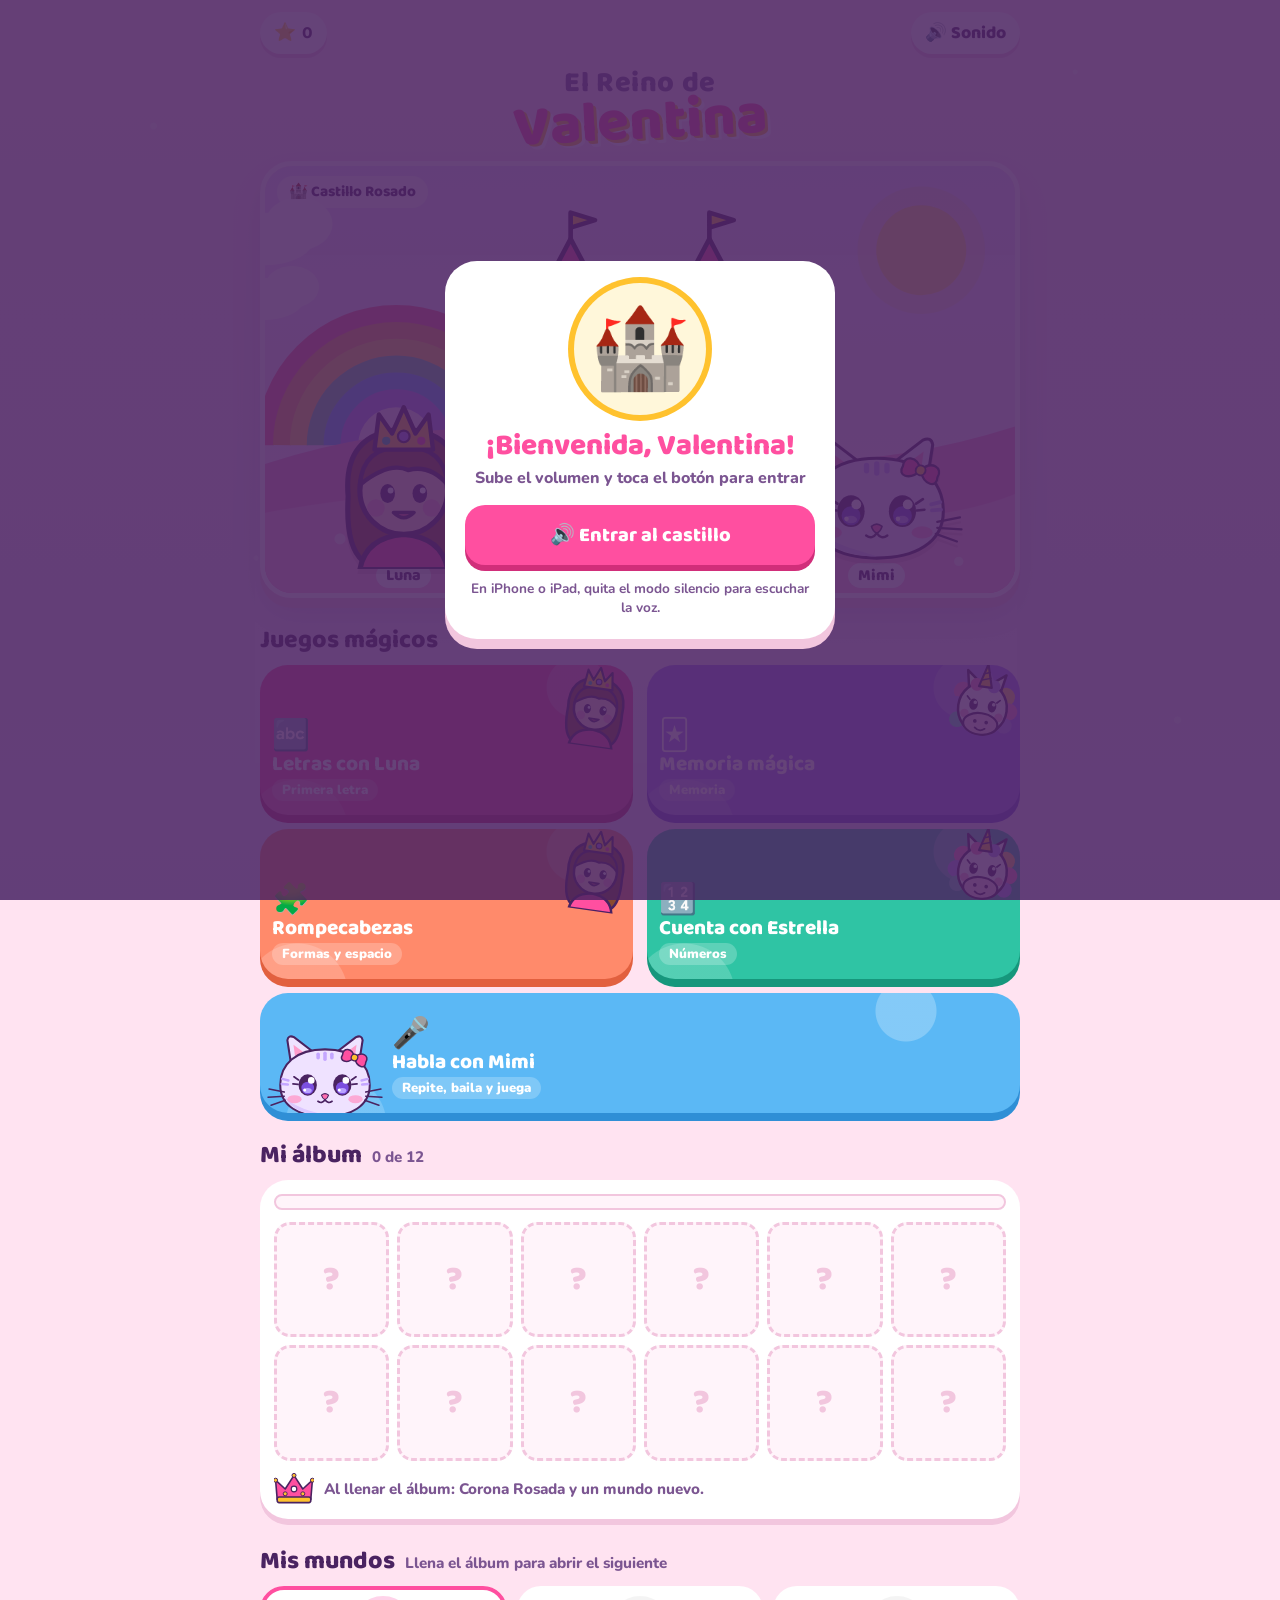
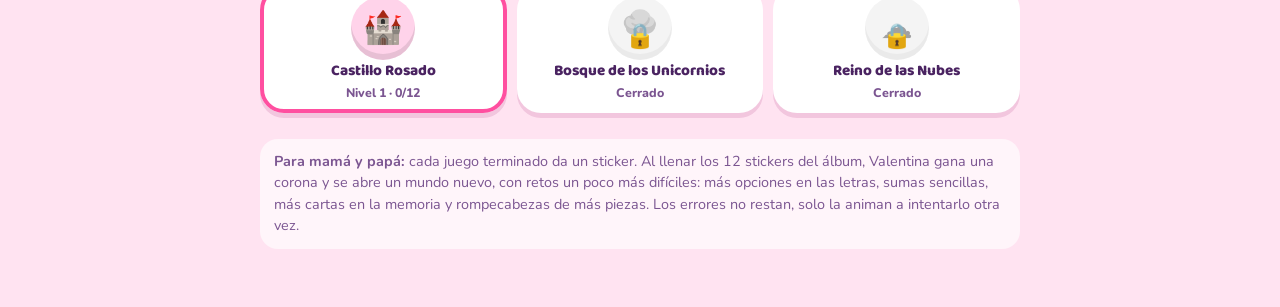
==== index.html @ f0b8d840 "Publicar El Reino de Valentina Co-Authored-By: Claude Opus 5.5 <noreply@anthropic.com> Claude-Sessio" ====
<!doctype html>
<html lang="es"><head><meta charset="utf-8"><meta name="viewport" content="width=device-width,initial-scale=1,viewport-fit=cover">
<meta name="theme-color" content="#FFE3F1">
<link rel="manifest" href="manifest.webmanifest"><link rel="apple-touch-icon" href="apple-touch-icon.png">
<meta name="apple-mobile-web-app-capable" content="yes"><meta name="mobile-web-app-capable" content="yes">
<meta name="apple-mobile-web-app-title" content="Valentina"><meta name="apple-mobile-web-app-status-bar-style" content="default">
<title>El Reino de Valentina</title><meta name="robots" content="noindex">
<link rel="icon" href="data:image/svg+xml,%3Csvg xmlns='http://www.w3.org/2000/svg' viewBox='0 0 100 100'%3E%3Ctext y='.9em' font-size='90'%3E%F0%9F%8F%B0%3C/text%3E%3C/svg%3E">
<style>:root{padding-top:env(safe-area-inset-top,0px);padding-bottom:env(safe-area-inset-bottom,0px)}body{margin:0}img{max-width:100%}[hidden]{display:none!important}</style>
</head><body>
<title>El Reino de Valentina</title>
<meta name="claude:viewport-fit-sides" content="cover">
<link rel="preconnect" href="https://fonts.googleapis.com">
<link rel="stylesheet" href="https://fonts.googleapis.com/css2?family=Baloo+2:wght@600;700;800&family=Nunito:wght@700;800;900&display=swap">
<style>
/* Layout: storybook castle. Home = title, illustrated world banner with tappable friends, world map, game doors, sticker album.
   Play screens share one top bar + host bubble + stage. Single bright look on purpose; world tokens re-tint the sky. */
:root{
  --ink:#4A2361; --ink-soft:#7B5591; --card:#FFFFFF; --soft:#FFF4FA; --line:#F2C6DE;
  --rose:#FF4FA0; --rose-d:#D12E7A; --lilac:#A77BFF; --lilac-d:#7C4FE0;
  --mint:#2FC4A4; --mint-d:#16977C; --sun:#FFC22E; --sun-d:#E09800;
  --peach:#FF8A6B; --peach-d:#E2603F; --sky:#5BB8F5; --sky-d:#2F8FD6;
  --sky1:#FFE3F1; --sky2:#EFE0FF; --hill:#FFB8DA; --hill2:#F59ACB; --wacc:#FF4FA0;
  --display:"Baloo 2","Trebuchet MS",system-ui,sans-serif;
  --body:"Nunito","Trebuchet MS",system-ui,sans-serif;
  color-scheme:light;
}
*{box-sizing:border-box}
[hidden]{display:none!important}
html,body{min-height:100%}
body{
  background:
    radial-gradient(circle at 12% 14%, #ffffffb0 0 3px, transparent 4px),
    radial-gradient(circle at 84% 8%, #ffffffcc 0 2px, transparent 3px),
    radial-gradient(circle at 72% 38%, #ffffff99 0 3px, transparent 4px),
    radial-gradient(circle at 20% 62%, #ffffffaa 0 2px, transparent 3px),
    radial-gradient(circle at 92% 80%, #ffffffaa 0 3px, transparent 4px),
    linear-gradient(180deg, var(--sky1), var(--sky2));
  background-color:var(--sky1); background-attachment:fixed;
  color:var(--ink); font-family:var(--body); font-size:16px;
  padding-left:max(16px, env(safe-area-inset-left, 0px));
  padding-right:max(16px, env(safe-area-inset-right, 0px));
  padding-block:12px 44px; overflow-x:hidden;
  -webkit-tap-highlight-color:transparent; user-select:none; -webkit-user-select:none;
}
button,label.btnlike{font:inherit;color:inherit;cursor:pointer;border:0;background:none}
button:focus-visible,label:focus-visible{outline:4px solid var(--sun);outline-offset:3px}
.wrap{max-width:760px;margin:0 auto}
svg{display:block;width:100%;height:auto}
.eyes{transform-box:fill-box;transform-origin:50% 50%;animation:blink 4.5s infinite}
@keyframes blink{0%,94%,100%{transform:scaleY(1)}96.5%{transform:scaleY(.1)}}

/* top bar pills */
.bar{display:flex;align-items:center;justify-content:space-between;gap:8px;flex-wrap:wrap}
.pill{display:inline-flex;align-items:center;gap:6px;background:var(--card);border-radius:999px;padding:7px 14px;
  font-family:var(--display);font-weight:800;font-size:1.1rem;box-shadow:0 4px 0 var(--line);white-space:nowrap}
.pill b{font-variant-numeric:tabular-nums}
button.pill:active{transform:translateY(3px);box-shadow:0 1px 0 var(--line)}

/* title */
h1{font-family:var(--display);font-weight:800;font-size:clamp(2.2rem,8.5vw,3.6rem);line-height:.92;margin:16px 0 12px;text-align:center;text-wrap:balance}
h1 small{display:block;font-size:.5em;color:var(--ink-soft);letter-spacing:.02em}
h1 .name{color:var(--wacc);display:inline-block;transform:rotate(-3deg);text-shadow:3px 3px 0 var(--sun),6px 6px 0 #ffffff}

/* banner */
.banner{position:relative;border-radius:32px;overflow:hidden;aspect-ratio:400/230;max-width:100%;border:5px solid #fff;
  box-shadow:0 10px 0 var(--line),0 18px 30px #4A236122;background:var(--sky1)}
.banner>svg{position:absolute;inset:0;height:100%}
.chip{position:absolute;left:12px;top:10px;background:#ffffffe6;border-radius:999px;padding:4px 12px;font-family:var(--display);font-weight:800;font-size:.95rem}
.friend{position:absolute;bottom:1%;width:25%;display:flex;flex-direction:column;align-items:center}
.friend .av{width:100%;filter:drop-shadow(0 5px 0 #00000018);animation:idle 3.2s ease-in-out infinite}
.friend:nth-of-type(2) .av{animation-delay:-1s}.friend:nth-of-type(3) .av{animation-delay:-2s}
.friend span{font-family:var(--display);font-weight:800;font-size:clamp(.75rem,3vw,1rem);background:var(--card);border-radius:999px;padding:0 10px;margin-top:-6px}
@keyframes idle{50%{transform:translateY(-6px)}}
.bounce{animation:bounce .6s!important}
@keyframes bounce{0%,100%{transform:translateY(0)}30%{transform:translateY(-18px) rotate(-5deg)}60%{transform:translateY(0) rotate(4deg)}}
.cloud{animation:drift 26s linear infinite}
.cloud.b{animation-duration:38s;animation-delay:-14s}
@keyframes drift{from{transform:translateX(-120px)}to{transform:translateX(460px)}}

h2{font-family:var(--display);font-weight:800;font-size:1.55rem;margin:30px 0 12px;display:flex;align-items:baseline;gap:10px;flex-wrap:wrap;line-height:1}
h2 small{font-family:var(--body);font-size:.95rem;font-weight:800;color:var(--ink-soft)}

/* worlds */
.worlds{display:grid;grid-template-columns:repeat(3,minmax(0,1fr));gap:10px}
.world{position:relative;background:var(--card);border-radius:24px;padding:10px 6px 12px;display:flex;flex-direction:column;align-items:center;gap:4px;
  box-shadow:0 5px 0 var(--line);text-align:center}
.world .medal{width:64px;height:64px;border-radius:50%;display:grid;place-items:center;font-size:2rem;background:var(--wc);box-shadow:inset 0 -6px 0 #00000018}
.world strong{font-family:var(--display);font-weight:800;font-size:.95rem;line-height:1.05}
.world em{font-style:normal;font-weight:800;font-size:.78rem;color:var(--ink-soft)}
.world.on{outline:4px solid var(--wacc);outline-offset:-4px}
.world.locked .medal{filter:grayscale(1);opacity:.45}
.world .crown{position:absolute;top:-10px;right:4px;width:36px;transform:rotate(14deg)}
.world .lock{position:absolute;top:34px;font-size:1.5rem}

/* game doors */
.doors{display:grid;grid-template-columns:repeat(2,minmax(0,1fr));gap:14px}
.door{--c:var(--rose);--cd:var(--rose-d);position:relative;overflow:hidden;color:#fff;border-radius:28px;padding:12px 12px 14px;min-height:150px;
  background:radial-gradient(circle at 85% 15%,#ffffff40 0 30px,transparent 31px),radial-gradient(circle at 10% 110%,#ffffff2e 0 50px,transparent 51px),var(--c);
  box-shadow:0 8px 0 var(--cd);text-align:left;display:flex;flex-direction:column;justify-content:flex-end;gap:4px;transition:transform .12s}
.door:active{transform:translateY(6px);box-shadow:0 2px 0 var(--cd)}
.door .dav{position:absolute;right:-6px;top:-4px;width:86px;transform:rotate(8deg)}
.door .icon{font-size:1.9rem;line-height:1}
.door strong{font-family:var(--display);font-weight:800;font-size:1.3rem;line-height:1.02;max-width:80%}
.door em{font-style:normal;font-weight:900;font-size:.82rem;background:#ffffff38;border-radius:999px;padding:2px 10px;align-self:flex-start}
.door.wide{grid-column:1/-1;min-height:120px;padding-left:132px}
.door.wide .dav{left:6px;right:auto;top:auto;bottom:-10px;width:118px;transform:none}
.door.wide .dav svg{animation:wiggle 2.4s ease-in-out infinite}
@keyframes wiggle{0%,100%{transform:rotate(-5deg)}50%{transform:rotate(5deg)}}

/* album */
.album-box{background:var(--card);border-radius:28px;padding:14px;box-shadow:0 6px 0 var(--line)}
.progress{height:16px;border-radius:999px;background:var(--soft);overflow:hidden;margin-bottom:12px;border:2px solid var(--line)}
.progress i{display:block;height:100%;background:repeating-linear-gradient(45deg,var(--wacc) 0 10px,var(--sun) 10px 20px);border-radius:999px;transition:width .6s}
.album{display:grid;grid-template-columns:repeat(6,minmax(0,1fr));gap:8px}
.slot{aspect-ratio:1;border-radius:16px;display:grid;place-items:center;font-size:clamp(1.3rem,6vw,2.1rem);background:var(--soft);border:3px dashed var(--line);color:var(--line);font-family:var(--display);font-weight:800}
.slot.got{border:3px solid var(--sun);background:#FFF7DA;animation:pop .5s}
.reward{display:flex;align-items:center;gap:10px;margin-top:12px;font-weight:800;color:var(--ink-soft);font-size:.95rem}
.reward .mini-crown{width:40px;flex:none}
@keyframes pop{0%{transform:scale(.3)}70%{transform:scale(1.15)}100%{transform:scale(1)}}
.parents{font-size:.9rem;color:var(--ink-soft);background:#ffffffa6;border-radius:18px;padding:12px 14px;margin-top:26px;line-height:1.5}

/* play */
#dots{display:flex;gap:3px;font-size:1.2rem}
.speech{display:flex;align-items:center;gap:10px;margin:14px 0 10px}
.host{width:92px;flex:none;animation:idle 3s ease-in-out infinite}
.bubble{position:relative;flex:1;min-width:0;background:var(--card);border-radius:24px;padding:12px 16px;box-shadow:0 6px 0 var(--line)}
.bubble::before{content:"";position:absolute;left:-12px;top:50%;margin-top:-10px;border:10px solid transparent;border-right:14px solid var(--card);border-left:0}
#prompt{font-family:var(--display);font-weight:800;font-size:clamp(1.25rem,5.2vw,1.75rem);line-height:1.1;margin:0 0 6px;text-wrap:balance}
.mini{font-weight:900;font-size:.88rem;color:var(--lilac-d);background:#F3ECFF;border-radius:999px;padding:4px 12px}
#stage{background:#ffffffb8;border-radius:28px;padding:16px 12px;min-height:160px;display:grid;place-items:center;border:4px solid #fff;box-shadow:0 6px 0 var(--line)}

.count-wrap{display:flex;flex-wrap:wrap;align-items:center;justify-content:center;gap:12px}
.count-grid{display:flex;flex-wrap:wrap;justify-content:center;gap:10px;max-width:420px}
.count-grid.group{max-width:190px;background:var(--soft);border-radius:22px;padding:10px;border:3px dashed var(--line)}
.plus{font-family:var(--display);font-weight:800;font-size:2.4rem;color:var(--wacc)}
.obj{position:relative;width:58px;height:58px;font-size:2.2rem;border-radius:50%;background:#fff;transition:transform .15s;box-shadow:0 3px 0 var(--line)}
.obj.counted{background:#FFF1C4;box-shadow:0 0 0 4px var(--sun);transform:scale(1.08)}
.obj i{position:absolute;right:-6px;top:-6px;font-style:normal;font-family:var(--display);font-weight:800;font-size:.95rem;width:24px;height:24px;line-height:24px;border-radius:50%;background:var(--rose);color:#fff}
.tip{font-weight:800;color:var(--ink-soft);font-size:.9rem;margin:10px 0 0;text-align:center;width:100%}

.word{display:flex;flex-direction:column;align-items:center;gap:10px}
.word .pic{font-size:4.6rem;width:126px;height:126px;display:grid;place-items:center;background:var(--soft);border-radius:50%;box-shadow:0 0 0 6px #fff,0 0 0 11px var(--line)}
.word .txt{font-family:var(--display);font-weight:800;font-size:2.5rem;letter-spacing:.05em;line-height:1}
.word .txt u{text-decoration:none;color:var(--rose);display:inline-block;min-width:1ch;border-bottom:5px dashed var(--rose)}
.word .txt u.got{border-bottom-color:transparent;color:#fff;background:var(--rose);border-radius:12px;padding:0 6px;animation:pop .5s}

.opts{display:grid;grid-template-columns:repeat(3,minmax(0,1fr));gap:12px;margin-top:16px}
.opts.four{grid-template-columns:repeat(4,minmax(0,1fr));gap:10px}
.opt{--c:var(--rose);--cd:var(--rose-d);background:var(--c);color:#fff;border-radius:24px;min-height:90px;padding:6px;
  font-family:var(--display);font-weight:800;font-size:clamp(2.1rem,10vw,3rem);line-height:1;box-shadow:0 8px 0 var(--cd);
  display:flex;align-items:center;justify-content:center;gap:4px;transition:transform .1s}
.opts.four .opt{font-size:clamp(1.8rem,8.4vw,2.6rem);min-height:80px}
.opt small{font-size:.55em;opacity:.85}
.opt:active{transform:translateY(6px);box-shadow:0 2px 0 var(--cd)}
.opt.c1{--c:var(--lilac);--cd:var(--lilac-d)} .opt.c2{--c:var(--mint);--cd:var(--mint-d)} .opt.c3{--c:var(--peach);--cd:var(--peach-d)}
.opt.right{--c:var(--sun);--cd:var(--sun-d);animation:pop .5s}
.opt.wrong{animation:shake .45s}
@keyframes shake{20%{transform:translateX(-10px)}40%{transform:translateX(10px)}60%{transform:translateX(-6px)}80%{transform:translateX(6px)}}

.mem{display:grid;grid-template-columns:repeat(var(--cols),minmax(0,1fr));gap:10px;width:100%;max-width:440px}
.card{aspect-ratio:3/4;position:relative;transform-style:preserve-3d;transition:transform .4s}
.card.up{transform:rotateY(180deg)}
.card .back,.card .face{position:absolute;inset:0;border-radius:18px;backface-visibility:hidden;-webkit-backface-visibility:hidden;display:grid;place-items:center}
.card .back{background:var(--lilac) repeating-linear-gradient(45deg,#ffffff22 0 8px,transparent 8px 16px);box-shadow:0 5px 0 var(--lilac-d)}
.card .back::after{content:"👑";font-size:1.6rem}
.card .face{background:#fff;transform:rotateY(180deg);font-size:clamp(2rem,9vw,2.8rem);box-shadow:0 5px 0 var(--line)}
.card.done .face{background:#FFF1C4;box-shadow:0 0 0 4px var(--sun)}

/* puzzle */
.puz{width:100%;max-width:440px;display:flex;flex-direction:column;align-items:center;gap:14px}
.board{position:relative;width:100%;aspect-ratio:4/3;border-radius:18px;background:#fff;box-shadow:0 0 0 4px #fff,0 0 0 8px var(--line);overflow:hidden}
.board::before{content:"";position:absolute;inset:0;background:var(--img) center/100% 100%;opacity:.22}
.board .cell{position:absolute;border:2px dashed #4A236133}
.board.done .cell{display:none}
.board.done{animation:pop .6s;box-shadow:0 0 0 4px #fff,0 0 0 9px var(--sun)}
.tray{display:flex;flex-wrap:wrap;justify-content:center;gap:10px;min-height:60px;width:100%}
.piece{border-radius:12px;background-image:var(--img);background-repeat:no-repeat;box-shadow:0 0 0 3px #fff,0 6px 0 3px var(--line);touch-action:none;cursor:grab;flex:none}
.piece.drag{position:fixed;z-index:40;transform:scale(1.06);box-shadow:0 0 0 3px #fff,0 14px 20px #4A236144;cursor:grabbing}
.piece.placed{position:absolute;border-radius:0;box-shadow:none;cursor:default;animation:snap .3s}
@keyframes snap{50%{filter:brightness(1.3)}}
.piece.no{animation:shake .45s}

/* Mimi room */
.room{position:relative;margin-top:14px;border-radius:32px;overflow:hidden;border:5px solid #fff;box-shadow:0 10px 0 var(--line),0 18px 30px #4A236122;
  aspect-ratio:10/11;max-width:100%;
  background:
    radial-gradient(circle at 12px 12px,#ffffff80 0 3px,transparent 4px) 0 0/34px 34px,
    linear-gradient(180deg,#D9C6FF,#F6DDF6 70%)}
.room .wall-stripe{position:absolute;left:0;right:0;top:58%;height:5%;background:#fff;opacity:.6}
.room .win{position:absolute;left:6%;top:7%;width:30%;aspect-ratio:1;border-radius:46% 46% 10px 10px;border:6px solid #fff;overflow:hidden;
  background:radial-gradient(circle at 70% 30%,#FFF6C9 0 12%,transparent 13%),radial-gradient(circle at 25% 60%,#fff 0 2px,transparent 3px),radial-gradient(circle at 55% 75%,#fff 0 2px,transparent 3px),radial-gradient(circle at 35% 25%,#fff 0 1.5px,transparent 2.5px),linear-gradient(180deg,#5B4BB5,#9E7CE8)}
.room .win::before,.room .win::after{content:"";position:absolute;background:#fff}
.room .win::before{left:50%;top:0;bottom:0;width:5px;margin-left:-2.5px}.room .win::after{top:50%;left:0;right:0;height:5px;margin-top:-2.5px}
.room .shelf{position:absolute;right:6%;top:18%;width:32%;display:flex;justify-content:space-around;align-items:flex-end;font-size:clamp(1.3rem,6vw,2rem);line-height:1;
  border-bottom:8px solid #E0AE7E;border-radius:2px;padding-bottom:2px}
.room .garland{position:absolute;left:0;right:0;top:0;height:30px;display:flex;justify-content:space-around;pointer-events:none}
.room .garland i{width:22px;height:26px;clip-path:polygon(0 0,100% 0,50% 100%);background:var(--c)}
.room .floor{position:absolute;left:0;right:0;bottom:0;height:28%;background:repeating-linear-gradient(90deg,#F4CFA6 0 54px,#E9BD90 54px 57px);border-top:7px solid #E3AF80}
.room .rug{position:absolute;left:10%;right:10%;bottom:5%;height:17%;border-radius:50%;
  background:radial-gradient(ellipse at center,#FFB8DA 0 38%,#fff 39% 43%,#FF9CCB 44% 100%);box-shadow:0 0 0 5px #fff}
.room .notes{position:absolute;inset:0;pointer-events:none;overflow:hidden;z-index:3}
.room .notes span{position:absolute;bottom:30%;font-size:1.8rem;animation:float 2.4s ease-out forwards}
@keyframes float{from{transform:translateY(0) scale(.6);opacity:1}to{transform:translateY(-220px) scale(1.2) rotate(20deg);opacity:0}}
.room.party::after{content:"";position:absolute;left:-50%;top:-50%;width:200%;height:200%;pointer-events:none;z-index:1;opacity:.35;
  background:conic-gradient(#FF4FA0,#FFC22E,#2FC4A4,#5BB8F5,#A77BFF,#FF4FA0);animation:spin360 3s linear infinite}
.mimi-wrap{position:absolute;left:50%;bottom:4%;width:62%;transform:translateX(-50%);z-index:2}
#mimiSays{position:absolute;left:50%;top:6%;transform:translateX(-50%);z-index:4;background:#fff;border-radius:999px;padding:6px 16px;font-family:var(--display);font-weight:800;font-size:1.05rem;
  box-shadow:0 5px 0 var(--line);white-space:nowrap}
#mimiBig{display:block;width:100%;touch-action:manipulation;padding:0}
#mimiBig .tail{transform-box:fill-box;transform-origin:0% 90%;animation:tail 1.6s ease-in-out infinite}
@keyframes tail{50%{transform:rotate(12deg)}}
#mimiBig #mHead,#mimiBig #mBody,#mimiBig #mPawL,#mimiBig #mPawR{transform-box:fill-box}
#mimiBig #mHead{transform-origin:50% 92%}#mimiBig #mBody{transform-origin:50% 100%;animation:breathe 3.4s ease-in-out infinite}
#mimiBig #mPawL{transform-origin:80% 10%}#mimiBig #mPawR{transform-origin:20% 10%}
@keyframes breathe{50%{transform:scale(1.02,.985)}}
#mimiBig .mouth-open{transform-box:fill-box;transform-origin:50% 0%;transform:scaleY(0)}
#mimiBig .happy-eyes,#mimiBig .wow-eyes{opacity:0}
#mimiBig.happy .eyes,#mimiBig.wow .eyes{opacity:0}
#mimiBig.happy .happy-eyes{opacity:1}#mimiBig.wow .wow-eyes{opacity:1}
#mimiBig.jump{animation:jump .7s}
@keyframes jump{30%{transform:translateY(-16%) scaleY(1.04)}60%{transform:translateY(0) scaleY(.94)}}
#mimiBig.spin{animation:spin360 .85s ease-in-out}
@keyframes spin360{to{transform:rotate(360deg)}}
#mimiBig.wig #mHead,#mimiBig.listen #mHead{animation:headwig .9s ease-in-out}
#mimiBig.listen #mHead{animation-duration:2s;animation-iteration-count:infinite}
@keyframes headwig{25%{transform:rotate(-10deg)}75%{transform:rotate(10deg)}}
#mimiBig.pose{animation:pose .9s}
@keyframes pose{30%{transform:scale(1.08) rotate(-4deg)}60%{transform:scale(1.04) rotate(4deg)}}
#mimiBig.pose #mPawR{animation:pawR .45s 2}
#mimiBig.dance{animation:hop .44s ease-in-out infinite}
#mimiBig.dance #mBody{animation:sway .88s ease-in-out infinite}
#mimiBig.dance #mHead{animation:headwig .88s ease-in-out infinite}
#mimiBig.dance #mPawL{animation:pawL .44s ease-in-out infinite}
#mimiBig.dance #mPawR{animation:pawR .44s ease-in-out infinite}
#mimiBig.dance .tail{animation-duration:.44s}
@keyframes hop{50%{transform:translateY(-6%)}}
@keyframes sway{25%{transform:rotate(-6deg)}75%{transform:rotate(6deg)}}
@keyframes pawL{50%{transform:rotate(70deg)}}
@keyframes pawR{50%{transform:rotate(-70deg)}}
#mimiBig.talk{animation:hop .34s ease-in-out infinite}
#mimiBig.chomp .mouth-open{animation:chomp .3s ease-in-out 6}
@keyframes chomp{50%{transform:scaleY(1)}}
.room-ctrl{display:grid;grid-template-columns:repeat(4,minmax(0,1fr));gap:10px;margin-top:18px;justify-items:center}
.big-btn{width:100%;max-width:120px;aspect-ratio:1;border-radius:50%;display:grid;place-items:center;align-content:center;gap:2px;color:#fff;font-family:var(--display);font-weight:800;
  font-size:clamp(.82rem,3.6vw,1.05rem);background:var(--c,var(--rose));box-shadow:0 7px 0 var(--cd,var(--rose-d));position:relative;line-height:1;text-align:center}
.big-btn b{font-size:clamp(1.8rem,8vw,2.6rem);line-height:1}
.big-btn:active{transform:translateY(6px);box-shadow:none}
.big-btn.rec{--c:var(--mint);--cd:var(--mint-d)}
.big-btn.rec::after,.big-btn.main::after{content:"";position:absolute;inset:-7px;border-radius:50%;border:5px solid var(--c,var(--rose));animation:ring 1.4s infinite}
@keyframes ring{from{transform:scale(.9);opacity:1}to{transform:scale(1.22);opacity:0}}
#playBack{display:block;margin:14px auto 0}
.dress{background:var(--card);border-radius:24px;padding:12px;margin-top:16px;box-shadow:0 6px 0 var(--line);display:grid;gap:10px}
.dress-row{display:flex;justify-content:center;gap:10px;flex-wrap:wrap}
.swatch{width:54px;height:54px;border-radius:50%;font-size:1.7rem;display:grid;place-items:center;background:var(--soft);border:3px solid var(--line)}
.swatch.on{border-color:var(--rose);background:#FFE3F1;box-shadow:0 0 0 3px #fff,0 0 0 6px var(--rose)}
.swatch.fur{background:linear-gradient(135deg,var(--sw) 0 60%,var(--sw2) 60%)}
.room-note{font-size:.85rem;font-weight:800;color:var(--ink-soft);text-align:center;margin:14px auto 0;max-width:470px;line-height:1.45}
#audioIn{position:absolute;width:1px;height:1px;opacity:0;pointer-events:none}

/* overlays */
.overlay{position:fixed;inset:0;background:#4A236199;display:grid;place-items:center;z-index:50;overflow:auto;
  padding:max(16px,env(safe-area-inset-top,0px)) max(16px,env(safe-area-inset-right,0px)) max(16px,env(safe-area-inset-bottom,0px)) max(16px,env(safe-area-inset-left,0px))}
#start{background:#4A2361d9}
.prize{background:var(--card);border-radius:32px;padding:22px 20px;text-align:center;max-width:390px;width:100%;box-shadow:0 10px 0 var(--line);animation:pop .5s}
.prize .big{font-size:5rem;width:132px;height:132px;margin:0 auto;display:grid;place-items:center;border-radius:50%;background:#FFF7DA;box-shadow:0 0 0 6px var(--sun);animation:spinIn 1.4s ease-out}
.prize .big svg{width:96px}
@keyframes spinIn{from{transform:rotate(-200deg) scale(.2)}to{transform:none}}
.prize h3{font-family:var(--display);font-weight:800;font-size:1.85rem;line-height:1.05;margin:16px 0 6px;color:var(--rose);text-wrap:balance}
.prize p{margin:0 0 16px;color:var(--ink-soft);font-weight:800;line-height:1.35}
.prize .row{display:grid;gap:10px}
.btn{border-radius:20px;padding:14px;font-family:var(--display);font-weight:800;font-size:1.25rem;color:#fff;background:var(--rose);box-shadow:0 6px 0 var(--rose-d)}
.btn.alt{background:var(--lilac);box-shadow:0 6px 0 var(--lilac-d)}
.btn.gold{background:var(--sun);box-shadow:0 6px 0 var(--sun-d);color:var(--ink)}
.btn:active{transform:translateY(5px);box-shadow:none}
.prize .note{font-size:.85rem;font-weight:700;margin:14px 0 0;line-height:1.4}
#fx{position:fixed;inset:0;width:100%;height:100%;pointer-events:none;z-index:60}
.fly{position:fixed;z-index:45;font-size:2rem;pointer-events:none}

@media (max-width:420px){
  .host{width:74px} .obj{width:50px;height:50px;font-size:1.9rem}
  .opt{min-height:80px} .door{min-height:136px} .door .dav{width:72px}
  .door.wide{padding-left:112px} .door.wide .dav{width:100px}
  .world .medal{width:52px;height:52px;font-size:1.6rem} .world .lock{top:28px}
}
@media (prefers-reduced-motion:reduce){ *{animation:none!important;transition:none!important} }
</style>

<main class="wrap">
  <!-- HOME -->
  <section id="home">
    <div class="bar">
      <span class="pill" aria-label="Estrellas">⭐ <b id="starsHome">0</b></span>
      <button class="pill" id="soundBtn">🔊 Sonido</button>
    </div>
    <h1><small>El Reino de</small><span class="name">Valentina</span></h1>
    <div class="banner" id="banner"></div>

    <h2>Juegos mágicos</h2>
    <div class="doors" id="doors"></div>

    <h2>Mi álbum <small id="stkCount">0 de 12</small></h2>
    <div class="album-box">
      <div class="progress"><i id="prog" style="width:0%"></i></div>
      <div class="album" id="album"></div>
      <div class="reward" id="reward"></div>
    </div>

    <h2>Mis mundos <small>Llena el álbum para abrir el siguiente</small></h2>
    <div class="worlds" id="worlds"></div>

    <p class="parents"><b>Para mamá y papá:</b> cada juego terminado da un sticker. Al llenar los 12 stickers del álbum, Valentina gana una corona y se abre un mundo nuevo, con retos un poco más difíciles: más opciones en las letras, sumas sencillas, más cartas en la memoria y rompecabezas de más piezas. Los errores no restan, solo la animan a intentarlo otra vez.</p>
  </section>

  <!-- GAME -->
  <section id="play" hidden>
    <div class="bar">
      <button class="pill" id="backBtn">🏰 Volver</button>
      <div id="dots" aria-label="Progreso"></div>
      <span class="pill" aria-label="Estrellas">⭐ <b id="starsPlay">0</b></span>
    </div>
    <div class="speech">
      <div class="host" id="host"></div>
      <div class="bubble">
        <p id="prompt"></p>
        <button class="mini" id="repeatBtn">🔊 Escuchar otra vez</button>
      </div>
    </div>
    <div id="stage"></div>
    <div class="opts" id="opts"></div>
  </section>

  <!-- MIMI ROOM -->
  <section id="mimi" hidden>
    <div class="bar">
      <button class="pill" id="mimiBack">🏰 Volver</button>
      <span class="pill">🐱 El cuarto de Mimi</span>
    </div>
    <div class="room" id="room">
      <div class="garland"><i style="--c:#FF6F91"></i><i style="--c:#FFC22E"></i><i style="--c:#2FC4A4"></i><i style="--c:#5BB8F5"></i><i style="--c:#A77BFF"></i><i style="--c:#FF6F91"></i><i style="--c:#FFC22E"></i></div>
      <div class="win"></div>
      <div class="shelf"><span>🧸</span><span>🌷</span><span>🧶</span></div>
      <div class="wall-stripe"></div>
      <div class="floor"></div><div class="rug"></div>
      <div class="notes" id="notes"></div>
      <span id="mimiSays" hidden></span>
      <div class="mimi-wrap"><button id="mimiBig" aria-label="Tocar a Mimi"></button></div>
    </div>
    <button class="btn" id="playBack" hidden>▶️ ¡Escucha a Mimi!</button>
    <div class="room-ctrl">
      <button class="big-btn main" id="talkBtn" hidden><b>🎤</b>Háblale</button>
      <label class="big-btn main btnlike" id="talkLabel" for="audioIn"><b>🎤</b>Grábate</label>
      <input type="file" id="audioIn" accept="audio/*">
      <button class="big-btn" id="feedBtn" style="--c:var(--peach);--cd:var(--peach-d)"><b>🐟</b>Comida</button>
      <button class="big-btn" id="danceBtn" style="--c:var(--lilac);--cd:var(--lilac-d)"><b>💃</b>Bailar</button>
      <button class="big-btn" id="dressBtn" style="--c:var(--mint);--cd:var(--mint-d)"><b>👗</b>Vestir</button>
    </div>
    <div class="dress" id="dress" hidden>
      <div class="dress-row" id="accRow"></div>
      <div class="dress-row" id="furRow"></div>
    </div>
    <p class="room-note" id="roomNote"></p>
    <p class="room-note">Toca a Mimi en la cabeza, la barriga, la cola o el cascabel: cada parte reacciona distinto.</p>
  </section>
</main>

<div class="overlay" id="done" hidden>
  <div class="prize">
    <div class="big" id="prizeBig">🦄</div>
    <h3 id="prizeTitle">¡Lo lograste, Valentina!</h3>
    <p id="prizeText">Ganaste un sticker nuevo</p>
    <div class="row">
      <button class="btn gold" id="nextWorldBtn" hidden>Ir al mundo nuevo</button>
      <button class="btn" id="againBtn">Jugar otra vez</button>
      <button class="btn alt" id="homeBtn">Volver al castillo</button>
    </div>
  </div>
</div>

<div class="overlay" id="start">
  <div class="prize">
    <div class="big">🏰</div>
    <h3>¡Bienvenida, Valentina!</h3>
    <p>Sube el volumen y toca el botón para entrar</p>
    <div class="row"><button class="btn" id="enterBtn">🔊 Entrar al castillo</button></div>
    <p class="note">En iPhone o iPad, quita el modo silencio para escuchar la voz.</p>
  </div>
</div>
<canvas id="fx"></canvas>

<script src="voces.js"></script>
<script>
const $ = s => document.querySelector(s);
const INK = '#4A2361';
const rnd = n => Math.floor(Math.random() * n);
const pick = a => a[rnd(a.length)];
const shuffle = a => { a = a.slice(); for (let i = a.length - 1; i > 0; i--) { const j = rnd(i + 1); [a[i], a[j]] = [a[j], a[i]]; } return a; };
const wait = ms => new Promise(r => setTimeout(r, ms));

/* ---------------- saved progress ---------------- */
let store = { stars: 0, sound: true, world: 0, unlocked: 1, stickers: [0, 0, 0] };
try {
  const s = JSON.parse(localStorage.getItem('reinoValentina') || 'null');
  if (s) { if (typeof s.stickers === 'number') s.stickers = [s.stickers, 0, 0]; store = Object.assign(store, s); }
} catch (e) {}
function save(){ try { localStorage.setItem('reinoValentina', JSON.stringify(store)); } catch (e) {} }
const LV = () => store.world;

/* ---------------- worlds ---------------- */
const WORLDS = [
  { name: 'Castillo Rosado', icon: '🏰', crown: '#FF4FA0', crownName: 'Corona Rosada', sky1: '#FFE3F1', sky2: '#EFE0FF', hill: '#FFB8DA', hill2: '#F59ACB', acc: '#FF4FA0', wc: '#FFD3EA',
    stickers: ['🦄', '👑', '🐱', '🌈', '💎', '🎀', '🌸', '🧁', '🦋', '🍓', '🌙', '🏰'] },
  { name: 'Bosque de los Unicornios', icon: '🌳', crown: '#2FC4A4', crownName: 'Corona Esmeralda', sky1: '#DDF7EC', sky2: '#E9E2FF', hill: '#8FDDB0', hill2: '#5CC495', acc: '#16977C', wc: '#C9F2DF',
    stickers: ['🍄', '🦔', '🐿️', '🌻', '🐞', '🌿', '🦉', '🍎', '🐝', '🌷', '🐇', '🍀'] },
  { name: 'Reino de las Nubes', icon: '☁️', crown: '#5BB8F5', crownName: 'Corona de Cielo', sky1: '#DCEFFF', sky2: '#FFE6F3', hill: '#FFFFFF', hill2: '#E3F0FF', acc: '#2F8FD6', wc: '#D4EAFF',
    stickers: ['☁️', '🌈', '🎈', '⭐', '🌙', '🎠', '🕊️', '☀️', '🌟', '🦢', '🍭', '💫'] }
];
function applyTheme(){
  const w = WORLDS[LV()], r = document.documentElement.style;
  r.setProperty('--sky1', w.sky1); r.setProperty('--sky2', w.sky2); r.setProperty('--hill', w.hill); r.setProperty('--hill2', w.hill2); r.setProperty('--wacc', w.acc);
}

/* ---------------- characters (original designs) ---------------- */
const CH = {
  kitty: a => KITTY_SMALL(a),
  unicorn: (a = '') => `<svg ${a} viewBox="0 0 120 120" aria-hidden="true">
    <circle cx="30" cy="46" r="13" fill="#FF8CC6"/><circle cx="23" cy="66" r="12" fill="#B99BFF"/><circle cx="27" cy="86" r="11" fill="#6FE0C6"/>
    <circle cx="90" cy="46" r="13" fill="#FFD25E"/><circle cx="97" cy="66" r="12" fill="#FF8CC6"/><circle cx="93" cy="86" r="11" fill="#B99BFF"/>
    <path d="M38 42 L33 16 L54 32 Z" fill="#fff" stroke="${INK}" stroke-width="3.5" stroke-linejoin="round"/>
    <path d="M82 42 L87 16 L66 32 Z" fill="#fff" stroke="${INK}" stroke-width="3.5" stroke-linejoin="round"/>
    <ellipse cx="60" cy="66" rx="34" ry="36" fill="#fff" stroke="${INK}" stroke-width="3.5"/>
    <circle cx="48" cy="34" r="9" fill="#FF8CC6"/><circle cx="72" cy="34" r="9" fill="#B99BFF"/>
    <path d="M60 4 L51 36 L69 36 Z" fill="#FFC22E" stroke="${INK}" stroke-width="3" stroke-linejoin="round"/>
    <path d="M54 27 L66 23 M56 18 L64 15" stroke="${INK}" stroke-width="2" stroke-linecap="round"/>
    <g class="eyes"><ellipse cx="47" cy="62" rx="6" ry="8" fill="${INK}"/><circle cx="49" cy="59" r="2.5" fill="#fff"/>
    <ellipse cx="73" cy="62" rx="6" ry="8" fill="${INK}"/><circle cx="75" cy="59" r="2.5" fill="#fff"/></g>
    <path d="M41 56 l-4 -4 M79 56 l4 -4" stroke="${INK}" stroke-width="2.5" stroke-linecap="round"/>
    <circle cx="36" cy="76" r="6" fill="#FF9CCB" opacity=".75"/><circle cx="84" cy="76" r="6" fill="#FF9CCB" opacity=".75"/>
    <ellipse cx="60" cy="88" rx="24" ry="15" fill="#FFD6EA" stroke="${INK}" stroke-width="3"/>
    <circle cx="52" cy="85" r="2.6" fill="${INK}"/><circle cx="68" cy="85" r="2.6" fill="${INK}"/>
    <path d="M53 94 q7 6 14 0" fill="none" stroke="${INK}" stroke-width="2.5" stroke-linecap="round"/>
  </svg>`,
  princess: (a = '') => `<svg ${a} viewBox="0 0 120 120" aria-hidden="true">
    <path d="M22 70 Q18 26 60 24 Q102 26 98 70 Q100 104 88 114 L32 114 Q20 104 22 70 Z" fill="#8A4A2F" stroke="${INK}" stroke-width="3.5"/>
    <path d="M30 120 Q34 98 60 96 Q86 98 90 120 Z" fill="#FF4FA0" stroke="${INK}" stroke-width="3.5" stroke-linejoin="round"/>
    <circle cx="60" cy="66" r="30" fill="#FFDCC8" stroke="${INK}" stroke-width="3.5"/>
    <path d="M30 62 Q32 36 60 36 Q88 36 90 62 Q78 48 63 52 Q50 46 30 62 Z" fill="#8A4A2F" stroke="${INK}" stroke-width="3" stroke-linejoin="round"/>
    <path d="M40 38 L43 14 L52 27 L60 9 L68 27 L77 14 L80 38 Z" fill="#FFC22E" stroke="${INK}" stroke-width="3" stroke-linejoin="round"/>
    <circle cx="60" cy="29" r="4" fill="#A77BFF" stroke="${INK}" stroke-width="1.5"/><circle cx="48" cy="32" r="2.8" fill="#2FC4A4"/><circle cx="72" cy="32" r="2.8" fill="#FF4FA0"/>
    <g class="eyes"><ellipse cx="49" cy="68" rx="5" ry="6.5" fill="${INK}"/><circle cx="51" cy="66" r="2" fill="#fff"/>
    <ellipse cx="71" cy="68" rx="5" ry="6.5" fill="${INK}"/><circle cx="73" cy="66" r="2" fill="#fff"/></g>
    <circle cx="41" cy="78" r="6" fill="#FF9CCB" opacity=".75"/><circle cx="79" cy="78" r="6" fill="#FF9CCB" opacity=".75"/>
    <path d="M53 81 q7 7 14 0 z" fill="#FF6F91" stroke="${INK}" stroke-width="2.5" stroke-linejoin="round"/>
  </svg>`
};
const FRIENDS = [{ id: 'princess', name: 'Luna', key: 'hi_princess' }, { id: 'unicorn', name: 'Estrella', key: 'hi_unicorn' }, { id: 'kitty', name: 'Mimi', key: 'hi_kitty' }];

const crownSVG = (c, a = '') => `<svg ${a} viewBox="0 0 100 80" aria-hidden="true">
  <path d="M8 66 L4 18 L28 40 L50 6 L72 40 L96 18 L92 66 Z" fill="${c}" stroke="${INK}" stroke-width="4" stroke-linejoin="round"/>
  <rect x="8" y="60" width="84" height="14" rx="5" fill="#FFC22E" stroke="${INK}" stroke-width="4"/>
  <circle cx="50" cy="40" r="7" fill="#fff" stroke="${INK}" stroke-width="3"/><circle cx="28" cy="52" r="5" fill="#FFC22E" stroke="${INK}" stroke-width="2.5"/><circle cx="72" cy="52" r="5" fill="#FFC22E" stroke="${INK}" stroke-width="2.5"/>
  <circle cx="4" cy="18" r="5" fill="#FFC22E" stroke="${INK}" stroke-width="2.5"/><circle cx="50" cy="6" r="5" fill="#FFC22E" stroke="${INK}" stroke-width="2.5"/><circle cx="96" cy="18" r="5" fill="#FFC22E" stroke="${INK}" stroke-width="2.5"/></svg>`;

/* Mimi, the kitten: one head drawing used for the small avatar (literal colors) and the big room Mimi (color tokens) */
const FURS = [
  { fur: '#EFE2FF', fur2: '#DCC8FF', stripe: '#C4A6FF', belly: '#FFFFFF', bow: '#FF4FA0', label: 'Lila' },
  { fur: '#FFFFFF', fur2: '#F1ECF7', stripe: '#E2D7F2', belly: '#FFF1F8', bow: '#A77BFF', label: 'Blanca' },
  { fur: '#FFD7AE', fur2: '#FFC28A', stripe: '#F79A4A', belly: '#FFF6EC', bow: '#2FC4A4', label: 'Naranja' },
  { fur: '#E3E6F0', fur2: '#CDD2E0', stripe: '#9EA6BD', belly: '#FFFFFF', bow: '#FF4FA0', label: 'Gris' },
  { fur: '#FFDDEE', fur2: '#FFC6E2', stripe: '#FF9CCB', belly: '#FFFFFF', bow: '#A77BFF', label: 'Rosa' }
];
const VARF = { fur: 'var(--fur)', fur2: 'var(--fur2)', stripe: 'var(--stripe)', belly: 'var(--belly)', bow: 'var(--bow)' };
const sf = c => `style="fill:${c}"`;
const bowSVG = F => `<g transform="translate(178 56) rotate(18)"><path d="M0 0 C-10 -18 -28 -12 -24 2 C-28 16 -10 18 0 0Z M0 0 C10 -18 28 -12 24 2 C28 16 10 18 0 0Z" ${sf(F.bow)} stroke="${INK}" stroke-width="3" stroke-linejoin="round"/><circle r="6.5" fill="#FFC22E" stroke="${INK}" stroke-width="2.5"/></g>`;
function kittyHead(F, big){
  const eye = (x, flip) => `<ellipse cx="${x}" cy="110" rx="18" ry="21" fill="${INK}"/><ellipse cx="${x}" cy="116" rx="12.5" ry="12.5" fill="#7B4FE0"/><ellipse cx="${x}" cy="121" rx="8" ry="5" fill="#B9A2FF"/>
    <circle cx="${x + 7}" cy="101" r="6.5" fill="#fff"/><circle cx="${x - 6}" cy="120" r="3" fill="#fff"/>`;
  return `
  <path d="M56 86 L46 22 Q48 11 59 16 L106 52 Z" ${sf(F.fur)} stroke="${INK}" stroke-width="4" stroke-linejoin="round"/>
  <path d="M184 86 L194 22 Q192 11 181 16 L134 52 Z" ${sf(F.fur)} stroke="${INK}" stroke-width="4" stroke-linejoin="round"/>
  <path d="M63 68 L58 31 L89 54 Z" fill="#FF9CCB"/><path d="M177 68 L182 31 L151 54 Z" fill="#FF9CCB"/>
  <path d="M120 40 C178 40 208 70 208 110 C208 152 170 172 120 172 C70 172 32 152 32 110 C32 70 62 40 120 40 Z" ${sf(F.fur)} stroke="${INK}" stroke-width="4"/>
  <path d="M40 132 C52 158 84 170 120 170 C100 162 60 156 40 132Z" ${sf(F.fur2)}/>
  <rect x="103" y="46" width="7" height="14" rx="3.5" ${sf(F.stripe)}/><rect x="116.5" y="44" width="7" height="19" rx="3.5" ${sf(F.stripe)}/><rect x="130" y="46" width="7" height="14" rx="3.5" ${sf(F.stripe)}/>
  <path d="M36 98 l12 3 M35 108 l12 1 M204 98 l-12 3 M205 108 l-12 1" style="stroke:${F.stripe}" stroke-width="5" stroke-linecap="round"/>
  <g class="eyes">${eye(86)}${eye(154)}
    <path d="M68 100 l-9 -6 M67 109 l-10 -1 M172 100 l9 -6 M173 109 l10 -1" stroke="${INK}" stroke-width="3.5" stroke-linecap="round"/></g>
  ${big ? `<g class="happy-eyes"><path d="M68 116 Q86 94 104 116 M136 116 Q154 94 172 116" fill="none" stroke="${INK}" stroke-width="6" stroke-linecap="round"/></g>
  <g class="wow-eyes"><circle cx="86" cy="110" r="15" fill="#fff" stroke="${INK}" stroke-width="4"/><circle cx="86" cy="110" r="7" fill="${INK}"/><circle cx="154" cy="110" r="15" fill="#fff" stroke="${INK}" stroke-width="4"/><circle cx="154" cy="110" r="7" fill="${INK}"/></g>` : ''}
  <ellipse cx="60" cy="138" rx="14" ry="8" fill="#FF9CCB" opacity=".8"/><ellipse cx="180" cy="138" rx="14" ry="8" fill="#FF9CCB" opacity=".8"/>
  ${big ? `<g class="mouth-open"><ellipse cx="120" cy="149" rx="11" ry="12" fill="#C2185B" stroke="${INK}" stroke-width="2.5"/><ellipse cx="120" cy="155" rx="7" ry="4.5" fill="#FF8FB1"/></g>` : ''}
  <path d="M113 130 q7 -6 14 0 q-2 7 -7 9 q-5 -2 -7 -9z" fill="#FF6FB0" stroke="${INK}" stroke-width="2.2" stroke-linejoin="round"/>
  <path d="M120 139 q-6 9 -14 3 M120 139 q6 9 14 3" fill="none" stroke="${INK}" stroke-width="3.2" stroke-linecap="round"/>
  <path d="M40 124 L10 118 M40 132 L8 134 M42 140 L14 150 M200 124 L230 118 M200 132 L232 134 M198 140 L226 150" stroke="${INK}" stroke-width="3" stroke-linecap="round"/>`;
}
const KITTY_SMALL = (a = '') => `<svg ${a} viewBox="4 -4 232 190" aria-hidden="true">${kittyHead(FURS[0])}${bowSVG(FURS[0])}</svg>`;

const ACC = {
  bow: bowSVG(VARF),
  crown: `<g transform="translate(120 42)"><path d="M-30 0 L-34 -30 L-16 -14 L0 -36 L16 -14 L34 -30 L30 0 Z" fill="#FFC22E" stroke="${INK}" stroke-width="3.5" stroke-linejoin="round"/><circle cx="0" cy="-12" r="5" fill="#FF4FA0" stroke="${INK}" stroke-width="2"/><circle cx="-18" cy="-6" r="3.5" fill="#2FC4A4"/><circle cx="18" cy="-6" r="3.5" fill="#A77BFF"/></g>`,
  flower: [[66, 62, '#FF6F91'], [90, 47, '#FFA552'], [120, 41, '#B48CFF'], [150, 47, '#62B6FF'], [174, 62, '#FF6F91']].map(([x, y, c]) =>
    `<g transform="translate(${x} ${y})" stroke="${INK}" stroke-width="2"><circle cy="-7" r="6.5" fill="${c}"/><circle cx="7" cy="-1" r="6.5" fill="${c}"/><circle cx="4" cy="7" r="6.5" fill="${c}"/><circle cx="-4" cy="7" r="6.5" fill="${c}"/><circle cx="-7" cy="-1" r="6.5" fill="${c}"/><circle r="4.5" fill="#FFD84D"/></g>`).join(''),
  hat: `<g transform="translate(100 44) rotate(-16)"><path d="M-22 0 L0 -58 L22 0 Z" fill="#62B6FF" stroke="${INK}" stroke-width="3.5" stroke-linejoin="round"/><path d="M-13 -22 L13 -22 M-17 -10 L17 -10" stroke="#fff" stroke-width="5"/><circle cy="-60" r="8" fill="#FFC22E" stroke="${INK}" stroke-width="3"/></g>`,
  glasses: `<g stroke="${INK}" stroke-width="3" stroke-linejoin="round"><path d="M86 128 C58 112 62 86 86 100 C110 86 114 112 86 128Z" fill="#FF4FA0" fill-opacity=".9"/><path d="M154 128 C126 112 130 86 154 100 C178 86 182 112 154 128Z" fill="#FF4FA0" fill-opacity=".9"/><path d="M106 104 Q120 96 134 104" fill="none"/><path d="M75 100 l6 -4" stroke="#fff" stroke-width="3" stroke-linecap="round"/><path d="M143 100 l6 -4" stroke="#fff" stroke-width="3" stroke-linecap="round"/></g>`
};
const TOP_ACC = ['crown', 'flower', 'hat'];

const MIMI_BIG = `<svg viewBox="0 -40 240 330" aria-hidden="true">
  <ellipse cx="120" cy="284" rx="78" ry="9" fill="#4A23611f"/>
  <g class="tail"><path d="M168 250 C224 252 238 200 216 166 C206 148 186 152 192 168" fill="none" stroke="${INK}" stroke-width="27" stroke-linecap="round"/>
    <path d="M168 250 C224 252 238 200 216 166 C206 148 186 152 192 168" fill="none" style="stroke:var(--fur)" stroke-width="19" stroke-linecap="round"/>
    <path d="M226 210 l-14 -2 M224 188 l-13 4 M214 168 l-10 8" style="stroke:var(--stripe)" stroke-width="6" stroke-linecap="round"/></g>
  <g id="mBody">
    <path d="M120 150 C164 150 184 192 182 232 C180 264 158 276 120 276 C82 276 60 264 58 232 C56 192 76 150 120 150 Z" ${sf(VARF.fur)} stroke="${INK}" stroke-width="4"/>
    <ellipse cx="120" cy="232" rx="35" ry="37" ${sf(VARF.belly)}/>
    <ellipse cx="93" cy="276" rx="23" ry="12" ${sf(VARF.fur)} stroke="${INK}" stroke-width="4"/><ellipse cx="147" cy="276" rx="23" ry="12" ${sf(VARF.fur)} stroke="${INK}" stroke-width="4"/>
    <g fill="#FF9CCB"><circle cx="85" cy="274" r="3.2"/><circle cx="93" cy="270" r="3.2"/><circle cx="101" cy="274" r="3.2"/><circle cx="139" cy="274" r="3.2"/><circle cx="147" cy="270" r="3.2"/><circle cx="155" cy="274" r="3.2"/></g>
    <path d="M84 172 Q120 192 156 172" fill="none" stroke="#FF4FA0" stroke-width="10" stroke-linecap="round"/>
    <g class="bell"><circle cx="120" cy="188" r="9" fill="#FFC22E" stroke="${INK}" stroke-width="2.5"/><path d="M114 188 h12" stroke="${INK}" stroke-width="2"/><circle cx="120" cy="193" r="1.8" fill="${INK}"/></g>
  </g>
  <g id="mPawL"><g transform="rotate(24 72 214)"><ellipse cx="72" cy="214" rx="15" ry="30" ${sf(VARF.fur)} stroke="${INK}" stroke-width="4"/><ellipse cx="72" cy="236" rx="7" ry="5" fill="#FF9CCB"/></g></g>
  <g id="mPawR"><g transform="rotate(-24 168 214)"><ellipse cx="168" cy="214" rx="15" ry="30" ${sf(VARF.fur)} stroke="${INK}" stroke-width="4"/><ellipse cx="168" cy="236" rx="7" ry="5" fill="#FF9CCB"/></g></g>
  <g id="mHead">${kittyHead(VARF, true)}
    ${Object.keys(ACC).map(k => `<g class="acc acc-${k}">${ACC[k]}</g>`).join('')}
  </g>
</svg>`;

/* ---------------- sound effects ---------------- */
let ac;
function ensureAc(){ try { ac = ac || new (window.AudioContext || window.webkitAudioContext)(); if (ac.state !== 'running') ac.resume(); } catch (e) {} return ac; }
const hasVoice = 'speechSynthesis' in window && 'SpeechSynthesisUtterance' in window;
const SILENT = '[data-uri]';
function unlockAudio(){
  try { if (navigator.audioSession) navigator.audioSession.type = 'playback'; } catch (e) {}
  try { ensureAc(); const s = ac.createBufferSource(); s.buffer = ac.createBuffer(1, 1, 22050); s.connect(ac.destination); s.start(0); } catch (e) {}
  try { const a = new Audio(SILENT); a.volume = .01; const p = a.play(); if (p) p.catch(() => {}); } catch (e) {}
  try { if (hasVoice) { const u = new SpeechSynthesisUtterance(' '); u.volume = 0; speechSynthesis.speak(u); pickVoice(); } } catch (e) {}
}
document.addEventListener('pointerdown', () => { try { if (ac && ac.state !== 'running') ac.resume(); } catch (e) {} }, true);
function tone(f, t0, dur, type = 'sine', vol = .14, dest){
  if (!store.sound) return;
  try {
    ensureAc();
    const o = ac.createOscillator(), g = ac.createGain(), t = ac.currentTime + t0;
    o.type = type; o.frequency.value = f;
    g.gain.setValueAtTime(0, t); g.gain.linearRampToValueAtTime(vol, t + .02); g.gain.exponentialRampToValueAtTime(.001, t + dur);
    o.connect(g); g.connect(dest || ac.destination); o.start(t); o.stop(t + dur + .05);
  } catch (e) {}
}
const sfx = {
  ok(){ [523, 659, 784, 1047].forEach((f, i) => tone(f, i * .09, .35, 'triangle')); },
  no(){ tone(330, 0, .25); tone(262, .18, .3); },
  tap(){ tone(880, 0, .12, 'sine', .08); },
  flip(){ tone(660, 0, .1, 'triangle', .08); },
  snap(){ tone(988, 0, .12, 'triangle', .1); tone(1319, .07, .18, 'triangle', .1); },
  win(){ [523, 659, 784, 659, 784, 1047, 1319].forEach((f, i) => tone(f, i * .12, .4, 'triangle')); },
  fanfare(){ [392, 523, 659, 784, 659, 784, 1047, 1047, 1319, 1568].forEach((f, i) => tone(f, i * .14, .5, 'triangle', .13)); }
};
function meow(){
  if (!store.sound) return;
  try {
    ensureAc(); const t = ac.currentTime, k = .85 + Math.random() * .4;
    const o = ac.createOscillator(), f = ac.createBiquadFilter(), g = ac.createGain();
    o.type = 'sawtooth';
    o.frequency.setValueAtTime(520 * k, t); o.frequency.linearRampToValueAtTime(880 * k, t + .18); o.frequency.linearRampToValueAtTime(460 * k, t + .6);
    f.type = 'bandpass'; f.Q.value = 2.5; f.frequency.setValueAtTime(900, t); f.frequency.linearRampToValueAtTime(1900, t + .2); f.frequency.linearRampToValueAtTime(800, t + .6);
    g.gain.setValueAtTime(0, t); g.gain.linearRampToValueAtTime(.32, t + .05); g.gain.setValueAtTime(.26, t + .4); g.gain.exponentialRampToValueAtTime(.001, t + .65);
    o.connect(f); f.connect(g); g.connect(ac.destination); o.start(t); o.stop(t + .7);
  } catch (e) {}
}

/* ---------------- voice (recorded clips, browser voice as fallback) ---------------- */
let esVoice = null;
function pickVoice(){ try { const v = speechSynthesis.getVoices(); esVoice = v.find(x => /es[-_](CO|MX|US|419)/i.test(x.lang)) || v.find(x => /^es/i.test(x.lang)) || null; } catch (e) {} }
try { pickVoice(); speechSynthesis.onvoiceschanged = pickVoice; } catch (e) {}
const VBUF = {}; let vSrc = null, sayId = 0;
function b64ToBuf(b){ const s = atob(b), a = new Uint8Array(s.length); for (let i = 0; i < s.length; i++) a[i] = s.charCodeAt(i); return a.buffer; }
function decode(ab){ return new Promise((res, rej) => { try { const p = ac.decodeAudioData(ab, res, rej); if (p && p.then) p.then(res, rej); } catch (e) { rej(e); } }); }
function getClip(k){
  if (VBUF[k]) return Promise.resolve(VBUF[k]);
  const b = window.VOICE && window.VOICE[k]; if (!b || !ac) return Promise.resolve(null);
  return decode(b64ToBuf(b)).then(buf => (VBUF[k] = buf), () => null);
}
function preloadVoices(){ if (window.VOICE && ac) Object.keys(window.VOICE).forEach((k, i) => setTimeout(() => getClip(k), 200 + i * 12)); }
function stopVoice(){
  try { if (vSrc) { const s = vSrc; vSrc = null; s.stop(); } } catch (e) {}
  try { if (hasVoice && (speechSynthesis.speaking || speechSynthesis.pending)) speechSynthesis.cancel(); } catch (e) {}
}
let lastU = null;
function robot(t, done){
  if (!hasVoice) return done();
  try {
    if (!esVoice) pickVoice();
    const u = new SpeechSynthesisUtterance(t);
    u.lang = esVoice ? esVoice.lang : 'es-ES'; if (esVoice) u.voice = esVoice;
    u.rate = .9; u.pitch = 1.15; u.onend = done; u.onerror = done; lastU = u;
    setTimeout(() => { try { speechSynthesis.resume(); speechSynthesis.speak(u); } catch (e) { done(); } }, 90);
    setTimeout(done, 7000);
  } catch (e) { done(); }
}
/* say(key) -> Promise that resolves when the phrase ends (or is interrupted) */
function say(key, rate = 1){
  return new Promise(res => {
    let fin = false; const done = () => { if (!fin) { fin = true; res(); } };
    if (!store.sound) return done();
    const id = ++sayId; stopVoice();
    const txt = (window.VOICE_TEXT && window.VOICE_TEXT[key]) || key;
    if (!(window.VOICE && window.VOICE[key])) return robot(txt, done);
    ensureAc();
    getClip(key).then(buf => {
      if (id !== sayId) return done();
      if (!buf) return robot(txt, done);
      try {
        const s = ac.createBufferSource(), g = ac.createGain(); g.gain.value = 1.2;
        s.buffer = buf; s.playbackRate.value = rate; s.connect(g); g.connect(ac.destination); s.onended = done; s.start(0); vSrc = s;
        setTimeout(done, buf.duration / rate * 1000 + 500);
      } catch (e) { robot(txt, done); }
    });
  });
}

/* ---------------- home ---------------- */
function bannerSVG(w){
  const W = WORLDS[w];
  const cloud = (x, y, s, cls) => `<g class="cloud ${cls}"><g transform="translate(${x} ${y}) scale(${s})" fill="#fff"><ellipse cx="0" cy="0" rx="26" ry="14"/><ellipse cx="18" cy="-8" rx="18" ry="14"/><ellipse cx="-16" cy="-4" rx="14" ry="11"/></g></g>`;
  const rainbow = (cx, cy, r0) => ['#FF6F91', '#FFA552', '#FFD84D', '#6FD69C', '#62B6FF', '#B48CFF'].map((c, i) => { const r = r0 - i * 9; return `<path d="M${cx - r} ${cy} A${r} ${r} 0 0 1 ${cx + r} ${cy}" fill="none" stroke="${c}" stroke-width="9.5"/>`; }).join('');
  let land = '';
  if (w === 0) land = rainbow(70, 150, 70) + `<g transform="translate(150 38)" stroke="${INK}" stroke-width="2.5" stroke-linejoin="round">
      <rect x="22" y="52" width="56" height="70" fill="#FFF0F7"/><rect x="0" y="34" width="26" height="88" fill="#FFE1F0"/><rect x="74" y="34" width="26" height="88" fill="#FFE1F0"/>
      <path d="M-5 36 L13 2 L31 36Z" fill="#FF4FA0"/><path d="M69 36 L87 2 L105 36Z" fill="#FF4FA0"/><path d="M30 54 L50 18 L70 54Z" fill="#A77BFF"/>
      <path d="M13 2 V-12 L26 -8 L13 -4" fill="#FFC22E"/><path d="M87 2 V-12 L100 -8 L87 -4" fill="#FFC22E"/>
      <path d="M40 122 V102 a10 10 0 0 1 20 0 V122Z" fill="#A77BFF"/><circle cx="13" cy="62" r="5" fill="#FFC22E"/><circle cx="87" cy="62" r="5" fill="#FFC22E"/><circle cx="50" cy="74" r="6" fill="#FFC22E"/></g>`;
  if (w === 1) {
    const tree = (x, y, s, c) => `<g transform="translate(${x} ${y}) scale(${s})" stroke="${INK}" stroke-width="2.5"><rect x="-5" y="0" width="10" height="34" fill="#B5793F"/><circle cx="0" cy="-8" r="26" fill="${c}"/><circle cx="-8" cy="-14" r="5" fill="#ffffff66" stroke="none"/></g>`;
    const mush = (x, y) => `<g transform="translate(${x} ${y})" stroke="${INK}" stroke-width="2.5"><rect x="-5" y="-4" width="10" height="16" rx="3" fill="#FFF3E0"/><path d="M-17 -2 Q0 -26 17 -2Z" fill="#FF5C7A"/><circle cx="-6" cy="-10" r="3" fill="#fff" stroke="none"/><circle cx="6" cy="-13" r="2.5" fill="#fff" stroke="none"/></g>`;
    land = tree(60, 110, 1, '#3FBF8A') + tree(120, 96, 1.2, '#6FD69C') + tree(280, 100, 1.15, '#3FBF8A') + tree(345, 112, .95, '#7FE0B0') + tree(200, 92, .8, '#A3E6C4') + mush(160, 150) + mush(250, 152);
  }
  if (w === 2) land = rainbow(200, 160, 110) + `<g transform="translate(160 54)" stroke="${INK}" stroke-width="2.5" stroke-linejoin="round">
      <rect x="10" y="40" width="60" height="58" fill="#EAF4FF"/><rect x="0" y="22" width="20" height="76" fill="#D4EAFF"/><rect x="60" y="22" width="20" height="76" fill="#D4EAFF"/>
      <path d="M-4 24 L10 -6 L24 24Z" fill="#62B6FF"/><path d="M56 24 L70 -6 L84 24Z" fill="#62B6FF"/><path d="M18 42 L40 8 L62 42Z" fill="#B48CFF"/>
      <path d="M32 98 V84 a8 8 0 0 1 16 0 V98Z" fill="#B48CFF"/><circle cx="40" cy="60" r="5" fill="#FFC22E"/></g>`;
  return `<svg viewBox="0 0 400 230" preserveAspectRatio="xMidYMid slice" aria-hidden="true">
    <defs><linearGradient id="bsky" x1="0" y1="0" x2="0" y2="1"><stop offset="0" stop-color="${W.sky2}"/><stop offset="1" stop-color="${W.sky1}"/></linearGradient></defs>
    <rect width="400" height="230" fill="url(#bsky)"/>
    <circle cx="350" cy="46" r="24" fill="#FFE27A"/><circle cx="350" cy="46" r="34" fill="#FFE27A" opacity=".3"/>
    ${cloud(0, 40, 1, '')}${cloud(0, 72, .8, 'b')}
    ${land}
    <path d="M0 160 Q100 128 200 150 T400 140 V230 H0Z" fill="${W.hill2}"/>
    <path d="M0 186 Q120 164 230 182 T400 176 V230 H0Z" fill="${W.hill}"/>
    ${w === 2 ? '<path d="M0 186 Q120 164 230 182 T400 176" fill="none" stroke="#D4EAFF" stroke-width="4"/>' : ''}
    <g fill="#ffffffaa"><circle cx="40" cy="200" r="3"/><circle cx="150" cy="210" r="2.5"/><circle cx="260" cy="205" r="3"/><circle cx="370" cy="212" r="2.5"/></g>
  </svg>`;
}
function renderHome(){
  applyTheme();
  const w = LV(), W = WORLDS[w], n = Math.min(store.stickers[w], 12);
  $('#starsHome').textContent = store.stars;
  $('#soundBtn').textContent = store.sound ? '🔊 Sonido' : '🔇 Silencio';
  $('#banner').innerHTML = bannerSVG(w) + `<span class="chip">${W.icon} ${W.name}</span>` +
    FRIENDS.map((f, i) => `<button class="friend" data-i="${i}" style="left:${[6, 37.5, 69][i]}%" aria-label="${f.name}"><div class="av">${CH[f.id]()}</div><span>${f.name}</span></button>`).join('');
  $('#stkCount').textContent = `${n} de 12`;
  $('#prog').style.width = (n / 12 * 100) + '%';
  $('#album').innerHTML = W.stickers.map((s, i) => `<div class="slot ${i < n ? 'got' : ''}">${i < n ? s : '?'}</div>`).join('');
  $('#reward').innerHTML = n >= 12
    ? `<span class="mini-crown">${crownSVG(W.crown)}</span> ¡Álbum completo! Ganaste la ${W.crownName}.`
    : `<span class="mini-crown">${crownSVG(W.crown)}</span> Al llenar el álbum: ${W.crownName}${w < 2 ? ' y un mundo nuevo' : ' y el título de reina'}.`;
  $('#worlds').innerHTML = WORLDS.map((x, i) => {
    const open = i < store.unlocked, full = store.stickers[i] >= 12;
    return `<button class="world ${i === w ? 'on' : ''} ${open ? '' : 'locked'}" data-w="${i}" style="--wc:${x.wc}">
      ${full ? `<span class="crown">${crownSVG(x.crown)}</span>` : ''}<span class="medal">${x.icon}</span>${open ? '' : '<span class="lock">🔒</span>'}
      <strong>${x.name}</strong><em>${open ? `Nivel ${i + 1} · ${Math.min(store.stickers[i], 12)}/12` : 'Cerrado'}</em></button>`;
  }).join('');
}
$('#banner').addEventListener('click', e => {
  const b = e.target.closest('.friend'); if (!b) return;
  const av = b.querySelector('.av'); av.classList.remove('bounce'); void av.offsetWidth; av.classList.add('bounce');
  setTimeout(() => av.classList.remove('bounce'), 650);
  sfx.tap(); say(FRIENDS[+b.dataset.i].key, b.dataset.i === '2' ? 1.14 : 1);
});
$('#worlds').addEventListener('click', e => {
  const b = e.target.closest('.world'); if (!b) return;
  const i = +b.dataset.w;
  if (i >= store.unlocked) { sfx.no(); say('locked'); return; }
  store.world = i; save(); renderHome(); sfx.ok(); say('world' + i);
});

const GAMES = {
  letras: { name: 'Letras con Luna', skill: 'Primera letra', icon: '🔤', host: 'princess', c: 'var(--rose)', cd: 'var(--rose-d)' },
  memoria: { name: 'Memoria mágica', skill: 'Memoria', icon: '🃏', host: 'unicorn', c: 'var(--lilac)', cd: 'var(--lilac-d)' },
  puzzle: { name: 'Rompecabezas', skill: 'Formas y espacio', icon: '🧩', host: 'princess', c: 'var(--peach)', cd: 'var(--peach-d)' },
  contar: { name: 'Cuenta con Estrella', skill: 'Números', icon: '🔢', host: 'unicorn', c: 'var(--mint)', cd: 'var(--mint-d)' }
};
$('#doors').innerHTML = Object.entries(GAMES).map(([k, g]) =>
  `<button class="door" data-k="${k}" style="--c:${g.c};--cd:${g.cd}"><span class="dav">${CH[g.host]()}</span><span class="icon">${g.icon}</span><strong>${g.name}</strong><em>${g.skill}</em></button>`).join('') +
  `<button class="door wide" data-k="mimi" style="--c:var(--sky);--cd:var(--sky-d)"><span class="dav">${CH.kitty()}</span><span class="icon">🎤</span><strong>Habla con Mimi</strong><em>Repite, baila y juega</em></button>`;
$('#doors').addEventListener('click', e => { const d = e.target.closest('.door'); if (!d) return; d.dataset.k === 'mimi' ? openMimi() : startGame(d.dataset.k); });
$('#soundBtn').addEventListener('click', () => {
  store.sound = !store.sound; save(); renderHome();
  if (store.sound) { unlockAudio(); sfx.tap(); say('sound_on'); } else stopVoice();
});

/* ---------------- game content ---------------- */
const COUNT_ITEMS = [['⭐', 'estrellas'], ['🧁', 'ponquecitos'], ['🌸', 'flores'], ['🎀', 'moños'], ['💎', 'diamantes'], ['🍓', 'fresas'], ['🦋', 'mariposas']];
const WORDS = [['🦋', 'Mariposa'], ['🐱', 'Gato'], ['🌙', 'Luna'], ['🍓', 'Fresa'], ['☀️', 'Sol'], ['🦆', 'Pato'], ['🌹', 'Rosa'], ['🐻', 'Oso'],
  ['🍇', 'Uva'], ['⭐', 'Estrella'], ['👑', 'Corona'], ['🌈', 'Arcoíris'], ['☁️', 'Nube'], ['🐢', 'Tortuga'], ['🐄', 'Vaca'], ['🏰', 'Castillo'],
  ['🐰', 'Conejo'], ['🍌', 'Banano'], ['🐸', 'Rana'], ['🎈', 'Globo'], ['🐭', 'Ratón'], ['🦁', 'León'], ['🍰', 'Torta'], ['🐝', 'Abeja']];
const LETTERS = 'ABCEFGLMNOPRSTUV'.split('');
const PRAISE = ['praise1', 'praise2', 'praise3', 'praise4', 'praise5', 'praise6', 'praise7'];
const RETRY = ['retry1', 'retry2', 'retry3'];

function letrasRound(){
  const lv = LV(), n = lv === 0 ? 3 : 4;
  let pool = WORDS.filter(x => x[1] !== G.lastWord); const [pic, w] = pick(pool); G.lastWord = w;
  const L = w[0].normalize('NFD')[0].toUpperCase();
  const s = new Set([L]); while (s.size < n) s.add(pick(LETTERS));
  const show = v => lv === 2 ? v.toLowerCase() : `${v}<small>${v.toLowerCase()}</small>`;
  return {
    prompt: `¿Con qué letra empieza ${w}?`, key: 'q_' + w,
    body: `<div class="word"><button class="pic" id="pic" aria-label="${w}">${pic}</button><div class="txt"><u id="first">?</u>${lv === 2 ? w.slice(1) : w.slice(1)}</div></div>`,
    options: shuffle([...s]).map(v => ({ html: show(v), correct: v === L })),
    bind(){ $('#pic').addEventListener('click', () => { sfx.tap(); say('w_' + w); }); },
    onRight: async () => { const u = $('#first'); u.textContent = lv === 2 ? w[0].toLowerCase() : w[0]; u.classList.add('got'); await say('ok_' + w); }
  };
}
function contarRound(){
  const lv = LV(), [it, name] = pick(COUNT_ITEMS);
  let n, body, key, prompt;
  const objs = k => Array.from({ length: k }, () => `<button class="obj">${it}</button>`).join('');
  if (lv < 2) {
    n = 1 + rnd(lv === 0 ? 6 : 10);
    const q = /as$|es$/.test(name) && !/diamantes|moños|ponquecitos/.test(name) ? 'Cuántas' : 'Cuántos';
    prompt = `¿${q} ${name} hay?`; key = 'c_' + name;
    body = `<div class="count-wrap"><div class="count-grid">${objs(n)}</div><p class="tip">Toca cada uno para contar</p></div>`;
  } else {
    const a = 1 + rnd(5), b = 1 + rnd(Math.min(5, 10 - a)); n = a + b;
    prompt = `${a} + ${b} = ¿Cuántos hay en total?`; key = 'sum';
    body = `<div class="count-wrap"><div class="count-grid group">${objs(a)}</div><span class="plus">+</span><div class="count-grid group">${objs(b)}</div><p class="tip">Toca todos para contar</p></div>`;
  }
  const s = new Set([n]); while (s.size < 3) { const d = n + pick([-2, -1, 1, 2]); if (d >= 1 && d <= 10) s.add(d); }
  return {
    prompt, key, body,
    options: shuffle([...s]).map(v => ({ html: v, correct: v === n })),
    bind(){ let k = 0; $('#stage').querySelectorAll('.obj').forEach(b => b.addEventListener('click', () => { if (b.classList.contains('counted')) return; k++; b.classList.add('counted'); b.insertAdjacentHTML('beforeend', `<i>${k}</i>`); sfx.tap(); say('n' + Math.min(k, 10)); })); },
    onRight: () => say('okn' + n)
  };
}

/* puzzle scenes, drawn as 400x300 pictures */
function sceneSVG(id){
  const stars = Array.from({ length: 18 }, (_, i) => `<circle cx="${(i * 73) % 400}" cy="${(i * 37) % 150 + 10}" r="${i % 3 ? 2 : 3.5}" fill="#FFF6C9"/>`).join('');
  const rb = (cx, cy, r0) => ['#FF6F91', '#FFA552', '#FFD84D', '#6FD69C', '#62B6FF', '#B48CFF'].map((c, i) => { const r = r0 - i * 14; return `<path d="M${cx - r} ${cy} A${r} ${r} 0 0 1 ${cx + r} ${cy}" fill="none" stroke="${c}" stroke-width="14"/>`; }).join('');
  const S = {
    castle: `<rect width="400" height="300" fill="#FFD6EC"/><circle cx="340" cy="56" r="30" fill="#FFE27A"/>
      <g transform="translate(205 52)" stroke="${INK}" stroke-width="3" stroke-linejoin="round"><rect x="30" y="70" width="110" height="130" fill="#FFF0F7"/>
      <rect x="0" y="40" width="40" height="160" fill="#FFE1F0"/><rect x="130" y="40" width="40" height="160" fill="#FFE1F0"/>
      <path d="M-6 42 L20 -10 L46 42Z" fill="#FF4FA0"/><path d="M124 42 L150 -10 L176 42Z" fill="#FF4FA0"/><path d="M44 72 L85 14 L126 72Z" fill="#A77BFF"/>
      <path d="M68 200 V160 a17 17 0 0 1 34 0 V200Z" fill="#A77BFF"/><circle cx="20" cy="80" r="8" fill="#FFC22E"/><circle cx="150" cy="80" r="8" fill="#FFC22E"/><circle cx="85" cy="110" r="10" fill="#FFC22E"/></g>
      <rect y="245" width="400" height="55" fill="#8FDB8A"/>${CH.princess('x="20" y="105" width="190" height="190"')}`,
    rainbow: `<rect width="400" height="300" fill="#C8E8FF"/>${rb(200, 250, 190)}
      <g fill="#fff"><ellipse cx="40" cy="250" rx="60" ry="30"/><ellipse cx="360" cy="250" rx="60" ry="30"/><ellipse cx="80" cy="60" rx="34" ry="16"/><ellipse cx="320" cy="50" rx="30" ry="14"/></g>
      <rect y="262" width="400" height="38" fill="#fff"/>${CH.unicorn('x="105" y="90" width="190" height="190"')}`,
    garden: `<rect width="400" height="300" fill="#FFF1C9"/><circle cx="60" cy="60" r="34" fill="#FFD84D"/><rect y="200" width="400" height="100" fill="#8FDB8A"/>
      ${[[40, 230, '#FF6F91'], [90, 270, '#B48CFF'], [330, 236, '#FFA552'], [370, 276, '#FF6F91'], [300, 280, '#62B6FF']].map(([x, y, c]) => `<g transform="translate(${x} ${y})"><circle r="9" cy="-12" fill="${c}"/><circle r="9" cx="12" fill="${c}"/><circle r="9" cy="12" fill="${c}"/><circle r="9" cx="-12" fill="${c}"/><circle r="7" fill="#FFD84D"/></g>`).join('')}
      <g transform="translate(320 170)" stroke="${INK}" stroke-width="3"><circle r="30" fill="#FF8CC6"/><path d="M-26 -12 Q0 6 26 -12 M-28 6 Q0 24 28 6 M-12 -26 Q4 0 -4 28" fill="none"/></g>
      ${CH.kitty('x="95" y="90" width="200" height="200"')}`,
    friends: `<rect width="400" height="300" fill="#3B2A6B"/>${stars}<circle cx="330" cy="60" r="28" fill="#FFF6C9"/><circle cx="342" cy="52" r="24" fill="#3B2A6B"/>
      <path d="M0 230 Q200 190 400 230 V300 H0Z" fill="#6E5BB8"/>
      ${CH.princess('x="10" y="140" width="140" height="140"')}${CH.unicorn('x="130" y="120" width="140" height="140"')}${CH.kitty('x="255" y="150" width="140" height="140"')}`
  };
  return `<svg xmlns="http://www.w3.org/2000/svg" viewBox="0 0 400 300" width="400" height="300">${S[id]}</svg>`;
}

/* ---------------- game engine ---------------- */
let G = null;
function show(id){ ['home', 'play', 'mimi'].forEach(s => $('#' + s).hidden = s !== id); window.scrollTo(0, 0); }
function renderDots(){ $('#dots').innerHTML = Array.from({ length: G.total }, (_, i) => i < G.round ? '💗' : '🤍').join(''); $('#starsPlay').textContent = store.stars; }
function startGame(key){
  const def = GAMES[key], lv = LV();
  G = { key, def, round: 0, locked: false, cur: null, token: {} };
  G.total = key === 'memoria' ? [3, 4, 6][lv] : key === 'puzzle' ? [3, 2, 2][lv] : 5;
  if (key === 'puzzle') G.scenes = shuffle(['castle', 'rainbow', 'garden', 'friends']);
  $('#host').innerHTML = CH[def.host]();
  show('play'); renderDots();
  if (key === 'memoria') memoryBoard(); else if (key === 'puzzle') puzzleRound(); else nextRound();
}
function setPrompt(text, key){ G.cur = Object.assign(G.cur || {}, { prompt: text, key }); $('#prompt').textContent = text; say(key); }
function nextRound(){
  const r = G.key === 'letras' ? letrasRound() : contarRound();
  G.cur = r; G.locked = false;
  $('#prompt').textContent = r.prompt;
  $('#stage').innerHTML = r.body;
  const o = $('#opts'); o.hidden = false; o.className = 'opts' + (r.options.length === 4 ? ' four' : '');
  o.innerHTML = r.options.map((x, i) => `<button class="opt c${i}" data-i="${i}">${x.html}</button>`).join('');
  r.bind && r.bind();
  say(r.key);
}
$('#opts').addEventListener('click', async e => {
  const b = e.target.closest('.opt'); if (!b || !G || G.locked || !G.cur.options) return;
  if (G.cur.options[+b.dataset.i].correct) {
    G.locked = true; const tok = G.token; b.classList.add('right'); sfx.ok(); addStar(b);
    G.round++; renderDots();
    await Promise.race([G.cur.onRight ? G.cur.onRight() : say(pick(PRAISE)), wait(7000)]);
    await wait(400);
    if (!G || G.token !== tok) return;
    if (G.round >= G.total) finish(); else nextRound();
  } else {
    b.classList.remove('wrong'); void b.offsetWidth; b.classList.add('wrong'); sfx.no(); say(pick(RETRY));
  }
});
$('#repeatBtn').addEventListener('click', () => { if (G && G.cur) say(G.cur.key); });
$('#backBtn').addEventListener('click', goHome);

function memoryBoard(){
  const pairs = G.total, faces = shuffle(['🦄', '🐱', '👑', '🌈', '🍓', '🦋', '🌙', '💎', '🧁', '🌸']).slice(0, pairs);
  const deck = shuffle([...faces, ...faces]);
  G.cur = {}; $('#opts').hidden = true;
  $('#stage').innerHTML = `<div class="mem" style="--cols:${pairs === 3 ? 3 : 4}">${deck.map((f, i) => `<button class="card" data-f="${f}" aria-label="Carta ${i + 1}"><span class="back"></span><span class="face">${f}</span></button>`).join('')}</div>`;
  setPrompt('Encuentra las parejas', 'mem_intro');
  let open = [];
  $('#stage .mem').addEventListener('click', e => {
    const c = e.target.closest('.card'); if (!c || c.classList.contains('up') || open.length >= 2) return;
    sfx.flip(); c.classList.add('up'); open.push(c);
    if (open.length < 2) return;
    const [a, b] = open;
    if (a.dataset.f === b.dataset.f) {
      setTimeout(() => {
        a.classList.add('done'); b.classList.add('done'); open = [];
        G.round++; renderDots(); sfx.ok(); addStar(b);
        if (G.round >= G.total) { const tok = G.token; say('mem_done').then(() => { if (G && G.token === tok) finish(); }); }
        else say(pick(PRAISE));
      }, 450);
    } else setTimeout(() => { a.classList.remove('up'); b.classList.remove('up'); open = []; }, 1000);
  });
}

function puzzleRound(){
  const lv = LV(), [c, r] = [[2, 2], [3, 2], [3, 3]][lv], scene = G.scenes[G.round % 4];
  const img = 'url("data:image/svg+xml,' + encodeURIComponent(sceneSVG(scene)) + '")';
  G.cur = {}; $('#opts').hidden = true;
  $('#stage').innerHTML = `<div class="puz"><div class="board" id="board"></div><div class="tray" id="tray"></div></div>`;
  const board = $('#board'), tray = $('#tray');
  board.style.setProperty('--img', img);
  const pieces = [];
  for (let i = 0; i < c * r; i++) {
    const col = i % c, row = Math.floor(i / c);
    const cell = document.createElement('div'); cell.className = 'cell';
    cell.style.cssText = `left:${col / c * 100}%;top:${row / r * 100}%;width:${100 / c}%;height:${100 / r}%`;
    board.appendChild(cell);
    const p = document.createElement('div'); p.className = 'piece'; p.dataset.col = col; p.dataset.row = row;
    p.style.backgroundImage = img;
    p.style.backgroundSize = `${c * 100}% ${r * 100}%`;
    p.style.backgroundPosition = `${c > 1 ? col / (c - 1) * 100 : 0}% ${r > 1 ? row / (r - 1) * 100 : 0}%`;
    pieces.push(p);
  }
  shuffle(pieces).forEach(p => tray.appendChild(p));
  const size = () => {
    const bw = board.clientWidth, bh = board.clientHeight, cw = bw / c, chh = bh / r;
    pieces.forEach(p => { if (p.classList.contains('placed')) { p.style.width = (100 / c) + '%'; p.style.height = (100 / r) + '%'; } else { p.style.width = cw * .9 + 'px'; p.style.height = chh * .9 + 'px'; } });
    return { cw, chh };
  };
  size(); G.resize = size;
  let placed = 0;
  pieces.forEach(p => {
    let dx = 0, dy = 0, drag = false;
    p.addEventListener('pointerdown', e => {
      if (p.classList.contains('placed')) return;
      e.preventDefault(); drag = true; try { p.setPointerCapture(e.pointerId); } catch (_) {}
      const { cw, chh } = size(); const rc = p.getBoundingClientRect();
      p.style.width = cw + 'px'; p.style.height = chh + 'px';
      dx = cw / 2; dy = chh / 2;
      p.classList.add('drag'); p.style.left = (e.clientX - dx) + 'px'; p.style.top = (e.clientY - dy) + 'px';
      sfx.tap();
    });
    p.addEventListener('pointermove', e => { if (!drag) return; p.style.left = (e.clientX - dx) + 'px'; p.style.top = (e.clientY - dy) + 'px'; });
    const drop = e => {
      if (!drag) return; drag = false;
      const br = board.getBoundingClientRect(), cw = br.width / c, chh = br.height / r;
      const col = +p.dataset.col, row = +p.dataset.row;
      const tx = br.left + col * cw + cw / 2, ty = br.top + row * chh + chh / 2;
      p.classList.remove('drag'); p.style.left = p.style.top = '';
      if (Math.abs(e.clientX - tx) < cw * .55 && Math.abs(e.clientY - ty) < chh * .55) {
        p.classList.add('placed'); p.style.left = (col / c * 100) + '%'; p.style.top = (row / r * 100) + '%';
        board.appendChild(p); size(); sfx.snap(); placed++;
        if (placed === c * r) puzzleDone(scene, board);
      } else {
        size(); p.classList.remove('no'); void p.offsetWidth; p.classList.add('no');
        if (e.clientY < br.bottom + 10) sfx.no();
      }
    };
    p.addEventListener('pointerup', drop); p.addEventListener('pointercancel', drop);
  });
  setPrompt('Arma el rompecabezas', 'puz_intro');
}
async function puzzleDone(scene, board){
  board.classList.add('done'); const tok = G.token;
  G.round++; renderDots(); addStar(board); sfx.win();
  await Promise.race([say('puz_' + scene), wait(7000)]); await wait(500);
  if (!G || G.token !== tok) return;
  if (G.round >= G.total) finish(); else puzzleRound();
}
window.addEventListener('resize', () => { if (G && G.resize && !$('#play').hidden) G.resize(); });

function addStar(fromEl){
  store.stars++; save();
  const r = fromEl.getBoundingClientRect(), t = $('#starsPlay').getBoundingClientRect();
  const s = document.createElement('span'); s.className = 'fly'; s.textContent = '⭐';
  s.style.left = (r.left + r.width / 2 - 16) + 'px'; s.style.top = (r.top + r.height / 2 - 16) + 'px';
  document.body.appendChild(s);
  const dx = t.left - r.left - r.width / 2 + 10, dy = t.top - r.top - r.height / 2 + 4;
  const done = () => { s.remove(); $('#starsPlay').textContent = store.stars; };
  try { s.animate([{ transform: 'translate(0,0) scale(1.4)' }, { transform: `translate(${dx}px,${dy}px) scale(.6)` }], { duration: 800, easing: 'cubic-bezier(.5,-0.4,.6,1)' }).onfinish = done; }
  catch (e) { done(); }
}

/* ---------------- rewards ---------------- */
function finish(){
  const w = LV(), W = WORLDS[w];
  let kind = 'sticker', big = '';
  if (store.stickers[w] < 12) {
    big = W.stickers[store.stickers[w]]; store.stickers[w]++;
    if (store.stickers[w] === 12) { kind = w < 2 ? 'album' : 'queen'; if (w < 2) store.unlocked = Math.max(store.unlocked, w + 2); }
  } else { kind = 'extra'; store.stars += 3; big = '⭐'; }
  save();
  $('#nextWorldBtn').hidden = kind !== 'album';
  $('#againBtn').hidden = kind === 'album' || kind === 'queen';
  if (kind === 'sticker') { $('#prizeBig').textContent = big; $('#prizeTitle').textContent = '¡Lo lograste, Valentina!'; $('#prizeText').textContent = `Ganaste un sticker nuevo. Llevas ${store.stickers[w]} de 12.`; sfx.win(); say('win_sticker'); }
  if (kind === 'extra') { $('#prizeBig').textContent = big; $('#prizeTitle').textContent = '¡Lo lograste!'; $('#prizeText').textContent = 'Este álbum ya está lleno, así que ganaste 3 estrellas extra.'; sfx.win(); say('extra'); }
  if (kind === 'album') {
    $('#prizeBig').innerHTML = crownSVG(W.crown); $('#prizeTitle').textContent = '¡Álbum completo!';
    $('#prizeText').textContent = `Ganaste la ${W.crownName} y se abrió el ${WORLDS[w + 1].name}.`; sfx.fanfare(); say('album_done');
  }
  if (kind === 'queen') {
    $('#prizeBig').innerHTML = crownSVG('#FFC22E'); $('#prizeTitle').textContent = '¡Reina de todo el reino!';
    $('#prizeText').textContent = 'Llenaste los tres álbumes. Puedes seguir jugando en cualquier mundo para ganar estrellas.'; sfx.fanfare(); say('queen');
  }
  $('#done').hidden = false; confetti(kind === 'album' || kind === 'queen' ? 260 : 140);
}
$('#againBtn').addEventListener('click', () => { $('#done').hidden = true; startGame(G.key); });
$('#homeBtn').addEventListener('click', () => { $('#done').hidden = true; goHome(); });
$('#nextWorldBtn').addEventListener('click', () => { $('#done').hidden = true; store.world = Math.min(store.unlocked - 1, 2); save(); goHome(); say('world' + store.world); });
function goHome(){ stopVoice(); if (G) G.token = null; G = null; renderHome(); show('home'); }

/* ---------------- Mimi's room ---------------- */
let micStream = null, rec = null, musicBus = null, talking = false, eating = false, pets = 0, tickles = 0;
store.mimi = Object.assign({ fur: 0, acc: { bow: true } }, store.mimi || {});
$('#mimiBig').innerHTML = MIMI_BIG;
const sayMimi = k => say(k, 1.14);
const mimiBusy = () => talking || rec || eating;

function applyMimiLook(){
  const m = $('#mimiBig'), F = FURS[store.mimi.fur] || FURS[0];
  ['fur', 'fur2', 'stripe', 'belly', 'bow'].forEach(k => m.style.setProperty('--' + k, F[k]));
  Object.keys(ACC).forEach(k => { m.querySelector('.acc-' + k).style.display = store.mimi.acc[k] ? '' : 'none'; });
  $('#accRow').innerHTML = [['bow', '🎀'], ['crown', '👑'], ['flower', '🌸'], ['hat', '🥳'], ['glasses', '🕶️']]
    .map(([k, e]) => `<button class="swatch ${store.mimi.acc[k] ? 'on' : ''}" data-acc="${k}" aria-label="${k}">${e}</button>`).join('');
  $('#furRow').innerHTML = FURS.map((f, i) => `<button class="swatch fur ${store.mimi.fur === i ? 'on' : ''}" data-fur="${i}" aria-label="Gatita ${f.label}" style="--sw:${f.fur};--sw2:${f.stripe}"></button>`).join('');
}
function mimiAnim(cls, ms){ const m = $('#mimiBig'); m.classList.remove('jump', 'spin', 'wig', 'pose'); void m.getBoundingClientRect(); m.classList.add(cls); setTimeout(() => m.classList.remove(cls), ms); }
function mood(cls, ms){ const m = $('#mimiBig'); m.classList.remove('happy', 'wow'); if (cls) m.classList.add(cls); clearTimeout(mood.t); if (ms) mood.t = setTimeout(() => m.classList.remove(cls), ms); }
function spawnNote(ch, n = 1){ for (let i = 0; i < n; i++) setTimeout(() => { const s = document.createElement('span'); s.textContent = ch; s.style.left = (22 + Math.random() * 56) + '%'; $('#notes').appendChild(s); setTimeout(() => s.remove(), 2500); }, i * 140); }
function setBubble(t){ const b = $('#mimiSays'); b.textContent = t || ''; b.hidden = !t; }

function purr(){
  if (!store.sound) return;
  try {
    ensureAc(); const t = ac.currentTime;
    const o = ac.createOscillator(), f = ac.createBiquadFilter(), g = ac.createGain(), lfo = ac.createOscillator(), lg = ac.createGain();
    o.type = 'sawtooth'; o.frequency.value = 55; f.type = 'lowpass'; f.frequency.value = 380;
    lfo.frequency.value = 24; lg.gain.value = .12; lfo.connect(lg); lg.connect(g.gain);
    g.gain.setValueAtTime(0, t); g.gain.linearRampToValueAtTime(.16, t + .15); g.gain.setValueAtTime(.16, t + 1.1); g.gain.linearRampToValueAtTime(0, t + 1.4);
    o.connect(f); f.connect(g); g.connect(ac.destination); o.start(t); lfo.start(t); o.stop(t + 1.5); lfo.stop(t + 1.5);
  } catch (e) {}
}
function giggle(){ [880, 1046, 932, 1175, 1046].forEach((f, i) => tone(f, i * .08, .1, 'triangle', .07)); }
function bell(){ tone(1568, 0, .5, 'sine', .08); tone(2093, .02, .4, 'sine', .05); }

async function openMimi(){
  G = null; show('mimi'); applyTheme(); applyMimiLook(); setBubble(''); $('#dress').hidden = true;
  mood('happy', 1500); mimiAnim('jump', 700); meow();
  setTimeout(() => sayMimi('mimi_intro'), 500);
  setMicMode(!!(navigator.mediaDevices && navigator.mediaDevices.getUserMedia && window.MediaRecorder) && !micBlocked);
}
let micBlocked = false;
function setMicMode(live){
  $('#talkBtn').hidden = !live; $('#talkLabel').hidden = live;
  $('#roomNote').innerHTML = live
    ? 'Toca <b>Háblale</b> y di algo. Cuando Valentina termina de hablar, Mimi lo repite con su voz chistosa. La primera vez, el celular pide permiso para usar el micrófono: toca «Permitir». Nada se guarda ni se envía.'
    : 'Toca <b>Grábate</b> y elige la grabadora de voz del celular. Graba lo que quieras decirle a Mimi y acepta: Mimi lo repite con su voz chistosa. La grabación no se guarda ni se envía.';
}
async function initMic(){
  if (micStream && micStream.active) return true;
  try {
    if (!navigator.mediaDevices || !navigator.mediaDevices.getUserMedia || !window.MediaRecorder) return false;
    try { if (navigator.audioSession) navigator.audioSession.type = 'play-and-record'; } catch (e) {}
    micStream = await navigator.mediaDevices.getUserMedia({ audio: { echoCancellation: true, noiseSuppression: true } });
    return true;
  } catch (e) { micStream = null; return false; }
}
function closeMic(){
  try { micStream && micStream.getTracks().forEach(t => t.stop()); } catch (e) {} micStream = null;
  try { if (navigator.audioSession) navigator.audioSession.type = 'playback'; } catch (e) {}
}
function leaveMimi(){ stopRec(true); stopMusic(); stopTalk(); closeMic(); goHome(); }
$('#mimiBack').addEventListener('click', leaveMimi);

/* touch zones: head = pet, belly = tickle, tail = spin, bell = ring */
$('#mimiBig').addEventListener('click', e => {
  if (mimiBusy()) return;
  const t = e.target;
  if (t.closest('.bell')) { bell(); mood('wow', 900); mimiAnim('jump', 700); spawnNote('🔔'); return; }
  if (t.closest('.tail')) { meow(); mimiAnim('spin', 850); mood('wow', 900); if (rnd(2)) setTimeout(() => sayMimi('mimi_tail'), 400); spawnNote('💫'); return; }
  if (t.closest('#mHead')) { purr(); mood('happy', 1600); mimiAnim('wig', 900); spawnNote('💗', 3); if (++pets % 2 === 1) setTimeout(() => sayMimi('mimi_pet'), 300); return; }
  giggle(); mood('happy', 1100); mimiAnim('jump', 700); spawnNote(pick(['✨', '💜', '💗']), 2);
  if (++tickles % 2 === 1) setTimeout(() => sayMimi(pick(['mimi_tickle1', 'mimi_tickle2'])), 300);
});

/* food */
$('#feedBtn').addEventListener('click', () => {
  if (mimiBusy()) return;
  eating = true; stopMusic();
  const food = pick(['🐟', '🍣', '🥛', '🧁']), from = $('#feedBtn').getBoundingClientRect(), to = $('#mimiBig .mouth-open').getBoundingClientRect();
  const s = document.createElement('span'); s.className = 'fly'; s.textContent = food; s.style.fontSize = '2.6rem';
  s.style.left = (from.left + from.width / 2 - 20) + 'px'; s.style.top = (from.top - 10) + 'px'; document.body.appendChild(s);
  mood('wow'); const mouth = $('#mimiBig .mouth-open'); mouth.style.transform = 'scaleY(1)';
  const dx = to.left + to.width / 2 - from.left - from.width / 2, dy = to.top - from.top + 10;
  const arrive = () => {
    s.remove(); mouth.style.transform = ''; $('#mimiBig').classList.add('chomp'); mood('happy');
    [0, .25, .5, .75].forEach(t => { tone(220, t, .08, 'square', .05); tone(330, t + .05, .06, 'square', .04); });
    setTimeout(() => sayMimi('mimi_yum'), 700);
    spawnNote('💗', 3);
    setTimeout(() => { $('#mimiBig').classList.remove('chomp'); mood('', 0); eating = false; }, 2300);
  };
  try { s.animate([{ transform: 'translate(0,0) scale(1)' }, { transform: `translate(${dx / 2}px,${dy - 80}px) scale(1.3) rotate(-20deg)`, offset: .5 }, { transform: `translate(${dx}px,${dy}px) scale(.5)` }], { duration: 900, easing: 'ease-in-out' }).onfinish = arrive; }
  catch (e) { arrive(); }
});

/* dress-up */
$('#dressBtn').addEventListener('click', () => { const d = $('#dress'); d.hidden = !d.hidden; sfx.tap(); if (!d.hidden) d.scrollIntoView({ behavior: 'smooth', block: 'nearest' }); });
$('#dress').addEventListener('click', e => {
  const a = e.target.closest('[data-acc]'), f = e.target.closest('[data-fur]');
  if (!a && !f) return;
  if (a) {
    const k = a.dataset.acc, on = !store.mimi.acc[k];
    if (on && TOP_ACC.includes(k)) TOP_ACC.forEach(x => store.mimi.acc[x] = false);
    store.mimi.acc[k] = on;
  }
  if (f) store.mimi.fur = +f.dataset.fur;
  save(); applyMimiLook(); sfx.ok(); spawnNote('✨', 2);
  if (!mimiBusy()) { mimiAnim('pose', 900); mood('happy', 1200); if (rnd(2)) sayMimi('mimi_pretty'); }
});

/* talking: live microphone when the browser allows it, otherwise the phone's own voice recorder (audio only) */
$('#talkBtn').addEventListener('click', async () => {
  if (rec) return stopRec();
  if (talking || eating) return;
  ensureAc();
  if (!micStream || !micStream.active) {
    setBubble('🎤 Toca «Permitir»');
    const ok = await initMic();
    setBubble('');
    if (!ok) { micBlocked = true; setMicMode(false); sayMimi('mimi_again'); return; }
  }
  startRec();
});
function startRec(){
  if (!micStream || talking || eating) return;
  stopVoice(); stopMusic(); ensureAc();
  let mr; try { mr = new MediaRecorder(micStream); } catch (e) { return; }
  const src = ac.createMediaStreamSource(micStream), an = ac.createAnalyser(); an.fftSize = 1024; src.connect(an);
  const data = new Float32Array(an.fftSize), chunks = [];
  let heard = false, quiet = 0; const t0 = performance.now();
  mr.ondataavailable = e => { if (e.data && e.data.size) chunks.push(e.data); };
  mr.onstop = () => {
    try { src.disconnect(); } catch (e) {}
    const cancelled = rec && rec.cancel; rec = null; setTalkBtn(false); setBubble(''); $('#mimiBig').classList.remove('listen');
    closeMic();
    if (cancelled) return;
    if (heard) playFunny(new Blob(chunks, { type: mr.mimeType || 'audio/webm' })); else sayMimi('mimi_again');
  };
  rec = { mr, cancel: false }; mr.start(); setTalkBtn(true); setBubble('👂 Te escucho…'); $('#mimiBig').classList.add('listen'); mood('wow');
  (function loop(){
    if (!rec || rec.mr !== mr || mr.state !== 'recording') return;
    an.getFloatTimeDomainData(data); let sum = 0; for (let i = 0; i < data.length; i++) sum += data[i] * data[i];
    const rms = Math.sqrt(sum / data.length), now = performance.now();
    if (rms > .03) { heard = true; quiet = 0; } else if (heard) { quiet = quiet || now; if (now - quiet > 1000) return stopRec(); }
    if (now - t0 > 7000 || (!heard && now - t0 > 6000)) return stopRec();
    requestAnimationFrame(loop);
  })();
}
function stopRec(cancel){
  if (!rec) return; if (cancel) rec.cancel = true;
  try { if (rec.mr.state !== 'inactive') rec.mr.stop(); } catch (e) {}
}
function setTalkBtn(on){ const b = $('#talkBtn'); b.classList.toggle('rec', on); b.innerHTML = on ? '<b>👂</b>Te escucho' : '<b>🎤</b>Háblale'; }
$('#talkLabel').addEventListener('click', () => { ensureAc(); stopVoice(); stopMusic(); });
$('#audioIn').addEventListener('change', e => { const f = e.target.files && e.target.files[0]; e.target.value = ''; if (f) playFunny(f); });

let talkStop = null;
function stopTalk(){ if (talkStop) { const f = talkStop; talkStop = null; f(); } }
function beginTalk(an, isDone){
  talking = true; setBubble(''); mood(''); const m = $('#mimiBig'), mouth = m.querySelector('.mouth-open');
  m.classList.add('talk'); const data = an ? new Float32Array(an.fftSize) : null; let live = true; const t0 = performance.now();
  (function loop(){
    if (!live) return;
    let v;
    if (an) { an.getFloatTimeDomainData(data); let sum = 0; for (let i = 0; i < data.length; i++) sum += data[i] * data[i]; v = Math.min(1.25, Math.sqrt(sum / data.length) * 9); }
    else v = .5 + .5 * Math.sin((performance.now() - t0) / 70);
    mouth.style.transform = `scaleY(${v.toFixed(2)})`;
    if (isDone && isDone()) return end();
    requestAnimationFrame(loop);
  })();
  const end = () => { if (!live) return; live = false; talking = false; talkStop = null; m.classList.remove('talk'); mouth.style.transform = ''; mood('happy', 1200); spawnNote('💗', 3); };
  talkStop = end;
  return end;
}
async function playFunny(blob){
  ensureAc(); stopVoice(); stopMusic(); setBubble('🎧 Escuchando…'); mood('wow');
  let buf = null;
  try { buf = await decode(await blob.arrayBuffer()); } catch (e) { buf = null; }
  if (buf && buf.duration > .2) return playBuffer(buf);
  playElement(blob);
}
function playBuffer(buf){
  const ch = buf.getChannelData(0); let st = 0;
  for (let i = 0; i < ch.length; i += 32) { if (Math.abs(ch[i]) > .05) { st = Math.max(0, i / buf.sampleRate - .1); break; } }
  const dur = Math.max(.3, Math.min(buf.duration - st, 9));
  const s = ac.createBufferSource(), an = ac.createAnalyser(), g = ac.createGain();
  s.buffer = buf; s.playbackRate.value = 1.6; g.gain.value = 1.8; an.fftSize = 512;
  s.connect(an); an.connect(g); g.connect(ac.destination);
  const end = beginTalk(an);
  s.onended = end; s.start(0, st, dur);
  talkStop = () => { try { s.stop(); } catch (e) {} end(); };
}
function playElement(blob){
  const url = URL.createObjectURL(blob), v = document.createElement('audio');
  v.src = url; v.muted = false;
  v.preservesPitch = false; v.webkitPreservesPitch = false; v.mozPreservesPitch = false;
  v.style.cssText = 'position:fixed;width:1px;height:1px;opacity:0;pointer-events:none;left:0;top:0';
  document.body.appendChild(v);
  let an = null;
  try { const src = ac.createMediaElementSource(v); an = ac.createAnalyser(); an.fftSize = 512; src.connect(an); an.connect(ac.destination); } catch (e) { an = null; }
  const cleanup = () => { try { v.pause(); } catch (e) {} v.remove(); URL.revokeObjectURL(url); $('#playBack').hidden = true; };
  const go = () => {
    $('#playBack').hidden = true; v.playbackRate = 1.6;
    const p = v.play();
    const started = () => { const end = beginTalk(an, () => v.ended || v.paused || v.currentTime > 9); talkStop = () => { end(); cleanup(); }; v.onended = () => { end(); cleanup(); }; };
    if (p && p.then) p.then(started, () => { setBubble('▶️ Toca para escuchar'); $('#playBack').hidden = false; $('#playBack').onclick = go; });
    else started();
  };
  v.onerror = () => { cleanup(); setBubble(''); mood(''); sayMimi('mimi_again'); };
  if (v.readyState >= 1) go(); else v.onloadedmetadata = go;
}

/* dance party */
$('#danceBtn').addEventListener('click', () => {
  if (mimiBusy()) return;
  if (musicBus) { stopMusic(); return; }
  ensureAc();
  $('#mimiBig').classList.add('dance'); $('#room').classList.add('party'); mood('happy');
  sayMimi('mimi_dance');
  try { musicBus = ac.createGain(); musicBus.gain.value = 1; musicBus.connect(ac.destination); } catch (e) { musicBus = { disconnect(){} }; }
  const mel = [523, 659, 784, 659, 880, 784, 659, 523, 587, 698, 880, 698, 988, 880, 784, 659], bass = [131, 131, 175, 196];
  for (let i = 0; i < 48; i++) {
    tone(mel[i % 16], .7 + i * .22, .2, 'triangle', .08, musicBus.connect ? musicBus : undefined);
    if (i % 2 === 0) tone(bass[Math.floor(i / 8) % 4], .7 + i * .22, .18, 'sine', .14, musicBus.connect ? musicBus : undefined);
    if (i % 4 === 0) tone(2400, .7 + i * .22, .03, 'square', .02, musicBus.connect ? musicBus : undefined);
  }
  musicBus._iv = setInterval(() => spawnNote(pick(['🎵', '🎶', '✨', '💖', '⭐'])), 380);
  musicBus._to = setTimeout(stopMusic, 11400);
});
function stopMusic(){
  $('#mimiBig').classList.remove('dance'); $('#room').classList.remove('party');
  if (!musicBus) return;
  clearInterval(musicBus._iv); clearTimeout(musicBus._to);
  try { musicBus.disconnect(); } catch (e) {}
  musicBus = null; mood('', 0);
}

/* ---------------- confetti ---------------- */
function confetti(count){
  if (matchMedia('(prefers-reduced-motion: reduce)').matches) return;
  const cv = $('#fx'), x = cv.getContext('2d'), W = cv.width = innerWidth, H = cv.height = innerHeight;
  const cols = ['#FF4FA0', '#A77BFF', '#2FC4A4', '#FFC22E', '#FF8A6B', '#5BB8F5', '#FFFFFF'];
  const ps = Array.from({ length: count }, () => ({ x: W / 2, y: H * .45, vx: (Math.random() - .5) * 15, vy: -Math.random() * 15 - 4, s: 6 + Math.random() * 8, r: Math.random() * 6, c: pick(cols), h: Math.random() < .3 }));
  const t0 = performance.now();
  (function step(t){
    x.clearRect(0, 0, W, H);
    ps.forEach(p => {
      p.vy += .35; p.x += p.vx; p.y += p.vy; p.r += .1; x.fillStyle = p.c;
      x.save(); x.translate(p.x, p.y); x.rotate(p.r);
      if (p.h) { x.beginPath(); x.arc(0, 0, p.s / 2, 0, 7); x.fill(); } else x.fillRect(-p.s / 2, -p.s / 4, p.s, p.s / 2);
      x.restore();
    });
    if (t - t0 < 3200) requestAnimationFrame(step); else x.clearRect(0, 0, W, H);
  })(t0);
}

/* ---------------- start ---------------- */
$('#enterBtn').addEventListener('click', () => {
  unlockAudio();
  if (!store.sound) { store.sound = true; save(); renderHome(); }
  $('#start').hidden = true;
  preloadVoices(); sfx.win();
  setTimeout(() => say('welcome'), 300);
});
renderHome();
</script>

<script>if('serviceWorker' in navigator) addEventListener('load', () => navigator.serviceWorker.register('sw.js').catch(() => {}));</script>
</body></html>
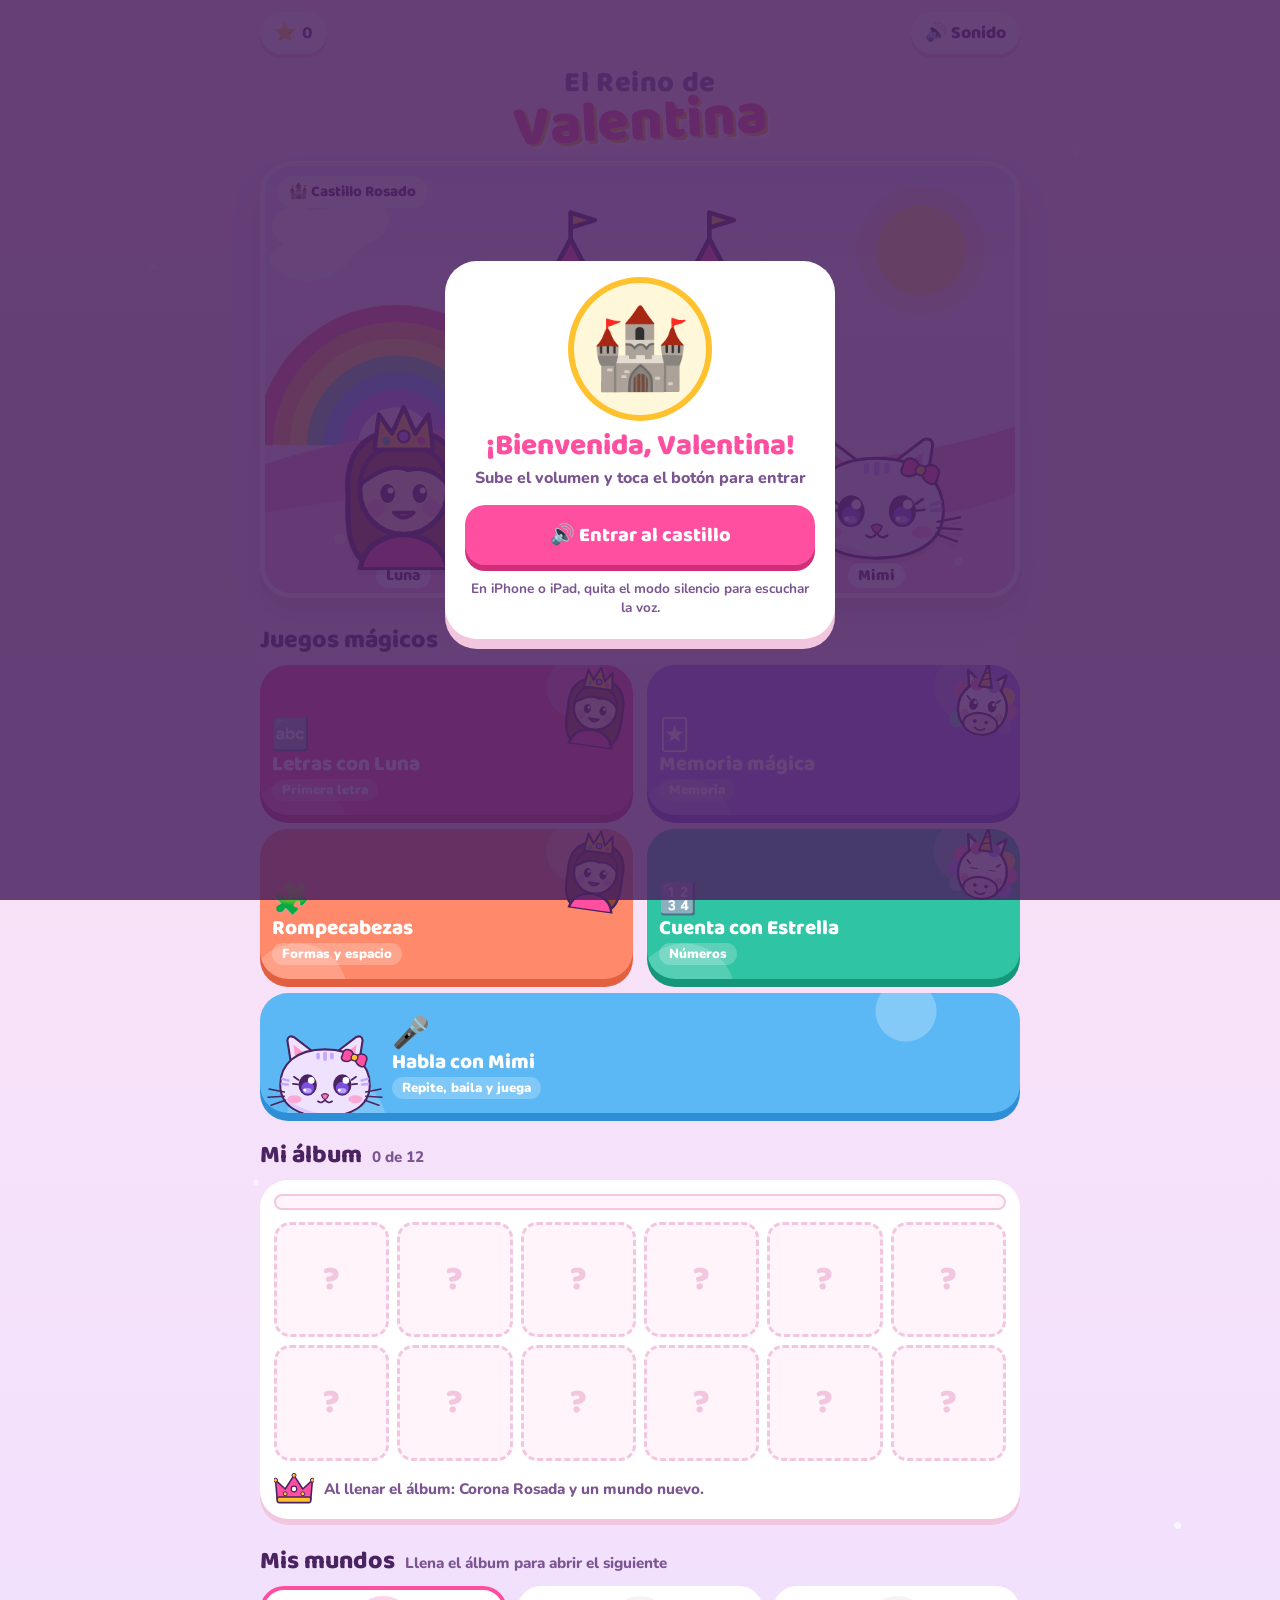
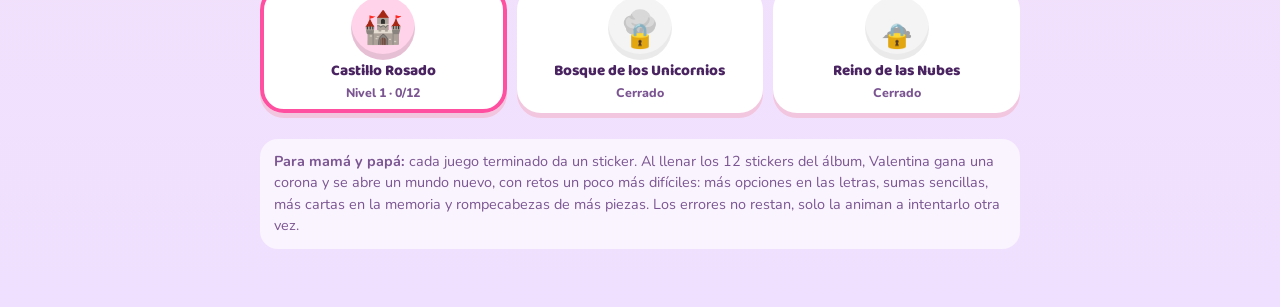
==== commit d682b79b: "Juego más liviano: cuarto de Mimi aparte, voces bajo demanda, cartas y rompecabezas optimizados Co-A" ====
--- a/index.html
+++ b/index.html
@@ -1,67 +1,23 @@
 <!doctype html>
 <html lang="es"><head><meta charset="utf-8"><meta name="viewport" content="width=device-width,initial-scale=1,viewport-fit=cover">
-<meta name="theme-color" content="#FFE3F1">
+<meta name="theme-color" content="#FFE3F1"><meta name="robots" content="noindex">
 <link rel="manifest" href="manifest.webmanifest"><link rel="apple-touch-icon" href="apple-touch-icon.png">
 <meta name="apple-mobile-web-app-capable" content="yes"><meta name="mobile-web-app-capable" content="yes">
 <meta name="apple-mobile-web-app-title" content="Valentina"><meta name="apple-mobile-web-app-status-bar-style" content="default">
-<title>El Reino de Valentina</title><meta name="robots" content="noindex">
-<link rel="icon" href="data:image/svg+xml,%3Csvg xmlns='http://www.w3.org/2000/svg' viewBox='0 0 100 100'%3E%3Ctext y='.9em' font-size='90'%3E%F0%9F%8F%B0%3C/text%3E%3C/svg%3E">
+<link rel="icon" href="icono-192.png">
 <style>:root{padding-top:env(safe-area-inset-top,0px);padding-bottom:env(safe-area-inset-bottom,0px)}body{margin:0}img{max-width:100%}[hidden]{display:none!important}</style>
 </head><body>
 <title>El Reino de Valentina</title>
 <meta name="claude:viewport-fit-sides" content="cover">
 <link rel="preconnect" href="https://fonts.googleapis.com">
 <link rel="stylesheet" href="https://fonts.googleapis.com/css2?family=Baloo+2:wght@600;700;800&family=Nunito:wght@700;800;900&display=swap">
+<link rel="stylesheet" href="comun.css">
 <style>
-/* Layout: storybook castle. Home = title, illustrated world banner with tappable friends, world map, game doors, sticker album.
-   Play screens share one top bar + host bubble + stage. Single bright look on purpose; world tokens re-tint the sky. */
-:root{
-  --ink:#4A2361; --ink-soft:#7B5591; --card:#FFFFFF; --soft:#FFF4FA; --line:#F2C6DE;
-  --rose:#FF4FA0; --rose-d:#D12E7A; --lilac:#A77BFF; --lilac-d:#7C4FE0;
-  --mint:#2FC4A4; --mint-d:#16977C; --sun:#FFC22E; --sun-d:#E09800;
-  --peach:#FF8A6B; --peach-d:#E2603F; --sky:#5BB8F5; --sky-d:#2F8FD6;
-  --sky1:#FFE3F1; --sky2:#EFE0FF; --hill:#FFB8DA; --hill2:#F59ACB; --wacc:#FF4FA0;
-  --display:"Baloo 2","Trebuchet MS",system-ui,sans-serif;
-  --body:"Nunito","Trebuchet MS",system-ui,sans-serif;
-  color-scheme:light;
-}
-*{box-sizing:border-box}
-[hidden]{display:none!important}
-html,body{min-height:100%}
-body{
-  background:
-    radial-gradient(circle at 12% 14%, #ffffffb0 0 3px, transparent 4px),
-    radial-gradient(circle at 84% 8%, #ffffffcc 0 2px, transparent 3px),
-    radial-gradient(circle at 72% 38%, #ffffff99 0 3px, transparent 4px),
-    radial-gradient(circle at 20% 62%, #ffffffaa 0 2px, transparent 3px),
-    radial-gradient(circle at 92% 80%, #ffffffaa 0 3px, transparent 4px),
-    linear-gradient(180deg, var(--sky1), var(--sky2));
-  background-color:var(--sky1); background-attachment:fixed;
-  color:var(--ink); font-family:var(--body); font-size:16px;
-  padding-left:max(16px, env(safe-area-inset-left, 0px));
-  padding-right:max(16px, env(safe-area-inset-right, 0px));
-  padding-block:12px 44px; overflow-x:hidden;
-  -webkit-tap-highlight-color:transparent; user-select:none; -webkit-user-select:none;
-}
-button,label.btnlike{font:inherit;color:inherit;cursor:pointer;border:0;background:none}
-button:focus-visible,label:focus-visible{outline:4px solid var(--sun);outline-offset:3px}
-.wrap{max-width:760px;margin:0 auto}
-svg{display:block;width:100%;height:auto}
-.eyes{transform-box:fill-box;transform-origin:50% 50%;animation:blink 4.5s infinite}
-@keyframes blink{0%,94%,100%{transform:scaleY(1)}96.5%{transform:scaleY(.1)}}
-
-/* top bar pills */
-.bar{display:flex;align-items:center;justify-content:space-between;gap:8px;flex-wrap:wrap}
-.pill{display:inline-flex;align-items:center;gap:6px;background:var(--card);border-radius:999px;padding:7px 14px;
-  font-family:var(--display);font-weight:800;font-size:1.1rem;box-shadow:0 4px 0 var(--line);white-space:nowrap}
-.pill b{font-variant-numeric:tabular-nums}
-button.pill:active{transform:translateY(3px);box-shadow:0 1px 0 var(--line)}
-
+/* Castle and games page. Mimi's room lives in mimi.html so the phone frees its memory when she leaves it. */
 /* title */
 h1{font-family:var(--display);font-weight:800;font-size:clamp(2.2rem,8.5vw,3.6rem);line-height:.92;margin:16px 0 12px;text-align:center;text-wrap:balance}
 h1 small{display:block;font-size:.5em;color:var(--ink-soft);letter-spacing:.02em}
 h1 .name{color:var(--wacc);display:inline-block;transform:rotate(-3deg);text-shadow:3px 3px 0 var(--sun),6px 6px 0 #ffffff}
-
 /* banner */
 .banner{position:relative;border-radius:32px;overflow:hidden;aspect-ratio:400/230;max-width:100%;border:5px solid #fff;
   box-shadow:0 10px 0 var(--line),0 18px 30px #4A236122;background:var(--sky1)}
@@ -71,16 +27,12 @@
 .friend .av{width:100%;filter:drop-shadow(0 5px 0 #00000018);animation:idle 3.2s ease-in-out infinite}
 .friend:nth-of-type(2) .av{animation-delay:-1s}.friend:nth-of-type(3) .av{animation-delay:-2s}
 .friend span{font-family:var(--display);font-weight:800;font-size:clamp(.75rem,3vw,1rem);background:var(--card);border-radius:999px;padding:0 10px;margin-top:-6px}
-@keyframes idle{50%{transform:translateY(-6px)}}
-.bounce{animation:bounce .6s!important}
-@keyframes bounce{0%,100%{transform:translateY(0)}30%{transform:translateY(-18px) rotate(-5deg)}60%{transform:translateY(0) rotate(4deg)}}
-.cloud{animation:drift 26s linear infinite}
-.cloud.b{animation-duration:38s;animation-delay:-14s}
-@keyframes drift{from{transform:translateX(-120px)}to{transform:translateX(460px)}}
-
+.hcloud{position:absolute;left:0;width:17%;z-index:0;pointer-events:none;will-change:transform;animation:drift 30s linear infinite}
+.hcloud.a{top:5%}.hcloud.b{top:15%;width:12%;animation-duration:44s;animation-delay:-20s;opacity:.85}
+@keyframes drift{from{transform:translateX(-120%)}to{transform:translateX(620%)}}
+.friend{z-index:1}.friend .av{will-change:transform}
 h2{font-family:var(--display);font-weight:800;font-size:1.55rem;margin:30px 0 12px;display:flex;align-items:baseline;gap:10px;flex-wrap:wrap;line-height:1}
 h2 small{font-family:var(--body);font-size:.95rem;font-weight:800;color:var(--ink-soft)}
-
 /* worlds */
 .worlds{display:grid;grid-template-columns:repeat(3,minmax(0,1fr));gap:10px}
 .world{position:relative;background:var(--card);border-radius:24px;padding:10px 6px 12px;display:flex;flex-direction:column;align-items:center;gap:4px;
@@ -105,7 +57,7 @@
 .door em{font-style:normal;font-weight:900;font-size:.82rem;background:#ffffff38;border-radius:999px;padding:2px 10px;align-self:flex-start}
 .door.wide{grid-column:1/-1;min-height:120px;padding-left:132px}
 .door.wide .dav{left:6px;right:auto;top:auto;bottom:-10px;width:118px;transform:none}
-.door.wide .dav svg{animation:wiggle 2.4s ease-in-out infinite}
+.door.wide .dav svg{animation:wiggle 2.4s ease-in-out infinite;will-change:transform}
 @keyframes wiggle{0%,100%{transform:rotate(-5deg)}50%{transform:rotate(5deg)}}
 
 /* album */
@@ -117,13 +69,12 @@
 .slot.got{border:3px solid var(--sun);background:#FFF7DA;animation:pop .5s}
 .reward{display:flex;align-items:center;gap:10px;margin-top:12px;font-weight:800;color:var(--ink-soft);font-size:.95rem}
 .reward .mini-crown{width:40px;flex:none}
-@keyframes pop{0%{transform:scale(.3)}70%{transform:scale(1.15)}100%{transform:scale(1)}}
 .parents{font-size:.9rem;color:var(--ink-soft);background:#ffffffa6;border-radius:18px;padding:12px 14px;margin-top:26px;line-height:1.5}
 
 /* play */
 #dots{display:flex;gap:3px;font-size:1.2rem}
 .speech{display:flex;align-items:center;gap:10px;margin:14px 0 10px}
-.host{width:92px;flex:none;animation:idle 3s ease-in-out infinite}
+.host{width:92px;flex:none;animation:idle 3s ease-in-out infinite;will-change:transform}
 .bubble{position:relative;flex:1;min-width:0;background:var(--card);border-radius:24px;padding:12px 16px;box-shadow:0 6px 0 var(--line)}
 .bubble::before{content:"";position:absolute;left:-12px;top:50%;margin-top:-10px;border:10px solid transparent;border-right:14px solid var(--card);border-left:0}
 #prompt{font-family:var(--display);font-weight:800;font-size:clamp(1.25rem,5.2vw,1.75rem);line-height:1.1;margin:0 0 6px;text-wrap:balance}
@@ -159,12 +110,14 @@
 @keyframes shake{20%{transform:translateX(-10px)}40%{transform:translateX(10px)}60%{transform:translateX(-6px)}80%{transform:translateX(6px)}}
 
 .mem{display:grid;grid-template-columns:repeat(var(--cols),minmax(0,1fr));gap:10px;width:100%;max-width:440px}
-.card{aspect-ratio:3/4;position:relative;transform-style:preserve-3d;transition:transform .4s}
-.card.up{transform:rotateY(180deg)}
-.card .back,.card .face{position:absolute;inset:0;border-radius:18px;backface-visibility:hidden;-webkit-backface-visibility:hidden;display:grid;place-items:center}
+.card{aspect-ratio:3/4;position:relative;transition:transform .13s ease-in}
+.card.flip{transform:scaleX(0)}
+.card .back,.card .face{position:absolute;inset:0;border-radius:18px;display:grid;place-items:center}
+.card .face{visibility:hidden}
+.card.up .face{visibility:visible}.card.up .back{visibility:hidden}
 .card .back{background:var(--lilac) repeating-linear-gradient(45deg,#ffffff22 0 8px,transparent 8px 16px);box-shadow:0 5px 0 var(--lilac-d)}
 .card .back::after{content:"👑";font-size:1.6rem}
-.card .face{background:#fff;transform:rotateY(180deg);font-size:clamp(2rem,9vw,2.8rem);box-shadow:0 5px 0 var(--line)}
+.card .face{background:#fff;font-size:clamp(2rem,9vw,2.8rem);box-shadow:0 5px 0 var(--line)}
 .card.done .face{background:#FFF1C4;box-shadow:0 0 0 4px var(--sun)}
 
 /* puzzle */
@@ -176,114 +129,16 @@
 .board.done{animation:pop .6s;box-shadow:0 0 0 4px #fff,0 0 0 9px var(--sun)}
 .tray{display:flex;flex-wrap:wrap;justify-content:center;gap:10px;min-height:60px;width:100%}
 .piece{border-radius:12px;background-image:var(--img);background-repeat:no-repeat;box-shadow:0 0 0 3px #fff,0 6px 0 3px var(--line);touch-action:none;cursor:grab;flex:none}
-.piece.drag{position:fixed;z-index:40;transform:scale(1.06);box-shadow:0 0 0 3px #fff,0 14px 20px #4A236144;cursor:grabbing}
+.piece.drag{position:fixed;z-index:40;will-change:transform;box-shadow:0 0 0 3px #fff,0 14px 20px #4A236144;cursor:grabbing}
 .piece.placed{position:absolute;border-radius:0;box-shadow:none;cursor:default;animation:snap .3s}
 @keyframes snap{50%{filter:brightness(1.3)}}
 .piece.no{animation:shake .45s}
-
-/* Mimi room */
-.room{position:relative;margin-top:14px;border-radius:32px;overflow:hidden;border:5px solid #fff;box-shadow:0 10px 0 var(--line),0 18px 30px #4A236122;
-  aspect-ratio:10/11;max-width:100%;
-  background:
-    radial-gradient(circle at 12px 12px,#ffffff80 0 3px,transparent 4px) 0 0/34px 34px,
-    linear-gradient(180deg,#D9C6FF,#F6DDF6 70%)}
-.room .wall-stripe{position:absolute;left:0;right:0;top:58%;height:5%;background:#fff;opacity:.6}
-.room .win{position:absolute;left:6%;top:7%;width:30%;aspect-ratio:1;border-radius:46% 46% 10px 10px;border:6px solid #fff;overflow:hidden;
-  background:radial-gradient(circle at 70% 30%,#FFF6C9 0 12%,transparent 13%),radial-gradient(circle at 25% 60%,#fff 0 2px,transparent 3px),radial-gradient(circle at 55% 75%,#fff 0 2px,transparent 3px),radial-gradient(circle at 35% 25%,#fff 0 1.5px,transparent 2.5px),linear-gradient(180deg,#5B4BB5,#9E7CE8)}
-.room .win::before,.room .win::after{content:"";position:absolute;background:#fff}
-.room .win::before{left:50%;top:0;bottom:0;width:5px;margin-left:-2.5px}.room .win::after{top:50%;left:0;right:0;height:5px;margin-top:-2.5px}
-.room .shelf{position:absolute;right:6%;top:18%;width:32%;display:flex;justify-content:space-around;align-items:flex-end;font-size:clamp(1.3rem,6vw,2rem);line-height:1;
-  border-bottom:8px solid #E0AE7E;border-radius:2px;padding-bottom:2px}
-.room .garland{position:absolute;left:0;right:0;top:0;height:30px;display:flex;justify-content:space-around;pointer-events:none}
-.room .garland i{width:22px;height:26px;clip-path:polygon(0 0,100% 0,50% 100%);background:var(--c)}
-.room .floor{position:absolute;left:0;right:0;bottom:0;height:28%;background:repeating-linear-gradient(90deg,#F4CFA6 0 54px,#E9BD90 54px 57px);border-top:7px solid #E3AF80}
-.room .rug{position:absolute;left:10%;right:10%;bottom:5%;height:17%;border-radius:50%;
-  background:radial-gradient(ellipse at center,#FFB8DA 0 38%,#fff 39% 43%,#FF9CCB 44% 100%);box-shadow:0 0 0 5px #fff}
-.room .notes{position:absolute;inset:0;pointer-events:none;overflow:hidden;z-index:3}
-.room .notes span{position:absolute;bottom:30%;font-size:1.8rem;animation:float 2.4s ease-out forwards}
-@keyframes float{from{transform:translateY(0) scale(.6);opacity:1}to{transform:translateY(-220px) scale(1.2) rotate(20deg);opacity:0}}
-.room.party::after{content:"";position:absolute;left:-50%;top:-50%;width:200%;height:200%;pointer-events:none;z-index:1;opacity:.35;
-  background:conic-gradient(#FF4FA0,#FFC22E,#2FC4A4,#5BB8F5,#A77BFF,#FF4FA0);animation:spin360 3s linear infinite}
-.mimi-wrap{position:absolute;left:50%;bottom:4%;width:62%;transform:translateX(-50%);z-index:2}
-#mimiSays{position:absolute;left:50%;top:6%;transform:translateX(-50%);z-index:4;background:#fff;border-radius:999px;padding:6px 16px;font-family:var(--display);font-weight:800;font-size:1.05rem;
-  box-shadow:0 5px 0 var(--line);white-space:nowrap}
-#mimiBig{display:block;width:100%;touch-action:manipulation;padding:0}
-#mimiBig .tail{transform-box:fill-box;transform-origin:0% 90%;animation:tail 1.6s ease-in-out infinite}
-@keyframes tail{50%{transform:rotate(12deg)}}
-#mimiBig #mHead,#mimiBig #mBody,#mimiBig #mPawL,#mimiBig #mPawR{transform-box:fill-box}
-#mimiBig #mHead{transform-origin:50% 92%}#mimiBig #mBody{transform-origin:50% 100%;animation:breathe 3.4s ease-in-out infinite}
-#mimiBig #mPawL{transform-origin:80% 10%}#mimiBig #mPawR{transform-origin:20% 10%}
-@keyframes breathe{50%{transform:scale(1.02,.985)}}
-#mimiBig .mouth-open{transform-box:fill-box;transform-origin:50% 0%;transform:scaleY(0)}
-#mimiBig .happy-eyes,#mimiBig .wow-eyes{opacity:0}
-#mimiBig.happy .eyes,#mimiBig.wow .eyes{opacity:0}
-#mimiBig.happy .happy-eyes{opacity:1}#mimiBig.wow .wow-eyes{opacity:1}
-#mimiBig.jump{animation:jump .7s}
-@keyframes jump{30%{transform:translateY(-16%) scaleY(1.04)}60%{transform:translateY(0) scaleY(.94)}}
-#mimiBig.spin{animation:spin360 .85s ease-in-out}
-@keyframes spin360{to{transform:rotate(360deg)}}
-#mimiBig.wig #mHead,#mimiBig.listen #mHead{animation:headwig .9s ease-in-out}
-#mimiBig.listen #mHead{animation-duration:2s;animation-iteration-count:infinite}
-@keyframes headwig{25%{transform:rotate(-10deg)}75%{transform:rotate(10deg)}}
-#mimiBig.pose{animation:pose .9s}
-@keyframes pose{30%{transform:scale(1.08) rotate(-4deg)}60%{transform:scale(1.04) rotate(4deg)}}
-#mimiBig.pose #mPawR{animation:pawR .45s 2}
-#mimiBig.dance{animation:hop .44s ease-in-out infinite}
-#mimiBig.dance #mBody{animation:sway .88s ease-in-out infinite}
-#mimiBig.dance #mHead{animation:headwig .88s ease-in-out infinite}
-#mimiBig.dance #mPawL{animation:pawL .44s ease-in-out infinite}
-#mimiBig.dance #mPawR{animation:pawR .44s ease-in-out infinite}
-#mimiBig.dance .tail{animation-duration:.44s}
-@keyframes hop{50%{transform:translateY(-6%)}}
-@keyframes sway{25%{transform:rotate(-6deg)}75%{transform:rotate(6deg)}}
-@keyframes pawL{50%{transform:rotate(70deg)}}
-@keyframes pawR{50%{transform:rotate(-70deg)}}
-#mimiBig.talk{animation:hop .34s ease-in-out infinite}
-#mimiBig.chomp .mouth-open{animation:chomp .3s ease-in-out 6}
-@keyframes chomp{50%{transform:scaleY(1)}}
-.room-ctrl{display:grid;grid-template-columns:repeat(4,minmax(0,1fr));gap:10px;margin-top:18px;justify-items:center}
-.big-btn{width:100%;max-width:120px;aspect-ratio:1;border-radius:50%;display:grid;place-items:center;align-content:center;gap:2px;color:#fff;font-family:var(--display);font-weight:800;
-  font-size:clamp(.82rem,3.6vw,1.05rem);background:var(--c,var(--rose));box-shadow:0 7px 0 var(--cd,var(--rose-d));position:relative;line-height:1;text-align:center}
-.big-btn b{font-size:clamp(1.8rem,8vw,2.6rem);line-height:1}
-.big-btn:active{transform:translateY(6px);box-shadow:none}
-.big-btn.rec{--c:var(--mint);--cd:var(--mint-d)}
-.big-btn.rec::after,.big-btn.main::after{content:"";position:absolute;inset:-7px;border-radius:50%;border:5px solid var(--c,var(--rose));animation:ring 1.4s infinite}
-@keyframes ring{from{transform:scale(.9);opacity:1}to{transform:scale(1.22);opacity:0}}
-#playBack{display:block;margin:14px auto 0}
-.dress{background:var(--card);border-radius:24px;padding:12px;margin-top:16px;box-shadow:0 6px 0 var(--line);display:grid;gap:10px}
-.dress-row{display:flex;justify-content:center;gap:10px;flex-wrap:wrap}
-.swatch{width:54px;height:54px;border-radius:50%;font-size:1.7rem;display:grid;place-items:center;background:var(--soft);border:3px solid var(--line)}
-.swatch.on{border-color:var(--rose);background:#FFE3F1;box-shadow:0 0 0 3px #fff,0 0 0 6px var(--rose)}
-.swatch.fur{background:linear-gradient(135deg,var(--sw) 0 60%,var(--sw2) 60%)}
-.room-note{font-size:.85rem;font-weight:800;color:var(--ink-soft);text-align:center;margin:14px auto 0;max-width:470px;line-height:1.45}
-#audioIn{position:absolute;width:1px;height:1px;opacity:0;pointer-events:none}
-
-/* overlays */
-.overlay{position:fixed;inset:0;background:#4A236199;display:grid;place-items:center;z-index:50;overflow:auto;
-  padding:max(16px,env(safe-area-inset-top,0px)) max(16px,env(safe-area-inset-right,0px)) max(16px,env(safe-area-inset-bottom,0px)) max(16px,env(safe-area-inset-left,0px))}
-#start{background:#4A2361d9}
-.prize{background:var(--card);border-radius:32px;padding:22px 20px;text-align:center;max-width:390px;width:100%;box-shadow:0 10px 0 var(--line);animation:pop .5s}
-.prize .big{font-size:5rem;width:132px;height:132px;margin:0 auto;display:grid;place-items:center;border-radius:50%;background:#FFF7DA;box-shadow:0 0 0 6px var(--sun);animation:spinIn 1.4s ease-out}
-.prize .big svg{width:96px}
-@keyframes spinIn{from{transform:rotate(-200deg) scale(.2)}to{transform:none}}
-.prize h3{font-family:var(--display);font-weight:800;font-size:1.85rem;line-height:1.05;margin:16px 0 6px;color:var(--rose);text-wrap:balance}
-.prize p{margin:0 0 16px;color:var(--ink-soft);font-weight:800;line-height:1.35}
-.prize .row{display:grid;gap:10px}
-.btn{border-radius:20px;padding:14px;font-family:var(--display);font-weight:800;font-size:1.25rem;color:#fff;background:var(--rose);box-shadow:0 6px 0 var(--rose-d)}
-.btn.alt{background:var(--lilac);box-shadow:0 6px 0 var(--lilac-d)}
-.btn.gold{background:var(--sun);box-shadow:0 6px 0 var(--sun-d);color:var(--ink)}
-.btn:active{transform:translateY(5px);box-shadow:none}
-.prize .note{font-size:.85rem;font-weight:700;margin:14px 0 0;line-height:1.4}
-#fx{position:fixed;inset:0;width:100%;height:100%;pointer-events:none;z-index:60}
-.fly{position:fixed;z-index:45;font-size:2rem;pointer-events:none}
-
 @media (max-width:420px){
   .host{width:74px} .obj{width:50px;height:50px;font-size:1.9rem}
   .opt{min-height:80px} .door{min-height:136px} .door .dav{width:72px}
   .door.wide{padding-left:112px} .door.wide .dav{width:100px}
   .world .medal{width:52px;height:52px;font-size:1.6rem} .world .lock{top:28px}
 }
-@media (prefers-reduced-motion:reduce){ *{animation:none!important;transition:none!important} }
 </style>
 
 <main class="wrap">
@@ -330,38 +185,6 @@
     <div class="opts" id="opts"></div>
   </section>
 
-  <!-- MIMI ROOM -->
-  <section id="mimi" hidden>
-    <div class="bar">
-      <button class="pill" id="mimiBack">🏰 Volver</button>
-      <span class="pill">🐱 El cuarto de Mimi</span>
-    </div>
-    <div class="room" id="room">
-      <div class="garland"><i style="--c:#FF6F91"></i><i style="--c:#FFC22E"></i><i style="--c:#2FC4A4"></i><i style="--c:#5BB8F5"></i><i style="--c:#A77BFF"></i><i style="--c:#FF6F91"></i><i style="--c:#FFC22E"></i></div>
-      <div class="win"></div>
-      <div class="shelf"><span>🧸</span><span>🌷</span><span>🧶</span></div>
-      <div class="wall-stripe"></div>
-      <div class="floor"></div><div class="rug"></div>
-      <div class="notes" id="notes"></div>
-      <span id="mimiSays" hidden></span>
-      <div class="mimi-wrap"><button id="mimiBig" aria-label="Tocar a Mimi"></button></div>
-    </div>
-    <button class="btn" id="playBack" hidden>▶️ ¡Escucha a Mimi!</button>
-    <div class="room-ctrl">
-      <button class="big-btn main" id="talkBtn" hidden><b>🎤</b>Háblale</button>
-      <label class="big-btn main btnlike" id="talkLabel" for="audioIn"><b>🎤</b>Grábate</label>
-      <input type="file" id="audioIn" accept="audio/*">
-      <button class="big-btn" id="feedBtn" style="--c:var(--peach);--cd:var(--peach-d)"><b>🐟</b>Comida</button>
-      <button class="big-btn" id="danceBtn" style="--c:var(--lilac);--cd:var(--lilac-d)"><b>💃</b>Bailar</button>
-      <button class="big-btn" id="dressBtn" style="--c:var(--mint);--cd:var(--mint-d)"><b>👗</b>Vestir</button>
-    </div>
-    <div class="dress" id="dress" hidden>
-      <div class="dress-row" id="accRow"></div>
-      <div class="dress-row" id="furRow"></div>
-    </div>
-    <p class="room-note" id="roomNote"></p>
-    <p class="room-note">Toca a Mimi en la cabeza, la barriga, la cola o el cascabel: cada parte reacciona distinto.</p>
-  </section>
 </main>
 
 <div class="overlay" id="done" hidden>
@@ -388,22 +211,9 @@
 </div>
 <canvas id="fx"></canvas>
 
-<script src="voces.js"></script>
+<script src="voz/textos.js"></script>
+<script src="comun.js"></script>
 <script>
-const $ = s => document.querySelector(s);
-const INK = '#4A2361';
-const rnd = n => Math.floor(Math.random() * n);
-const pick = a => a[rnd(a.length)];
-const shuffle = a => { a = a.slice(); for (let i = a.length - 1; i > 0; i--) { const j = rnd(i + 1); [a[i], a[j]] = [a[j], a[i]]; } return a; };
-const wait = ms => new Promise(r => setTimeout(r, ms));
-
-/* ---------------- saved progress ---------------- */
-let store = { stars: 0, sound: true, world: 0, unlocked: 1, stickers: [0, 0, 0] };
-try {
-  const s = JSON.parse(localStorage.getItem('reinoValentina') || 'null');
-  if (s) { if (typeof s.stickers === 'number') s.stickers = [s.stickers, 0, 0]; store = Object.assign(store, s); }
-} catch (e) {}
-function save(){ try { localStorage.setItem('reinoValentina', JSON.stringify(store)); } catch (e) {} }
 const LV = () => store.world;
 
 /* ---------------- worlds ---------------- */
@@ -420,39 +230,6 @@
   r.setProperty('--sky1', w.sky1); r.setProperty('--sky2', w.sky2); r.setProperty('--hill', w.hill); r.setProperty('--hill2', w.hill2); r.setProperty('--wacc', w.acc);
 }
 
-/* ---------------- characters (original designs) ---------------- */
-const CH = {
-  kitty: a => KITTY_SMALL(a),
-  unicorn: (a = '') => `<svg ${a} viewBox="0 0 120 120" aria-hidden="true">
-    <circle cx="30" cy="46" r="13" fill="#FF8CC6"/><circle cx="23" cy="66" r="12" fill="#B99BFF"/><circle cx="27" cy="86" r="11" fill="#6FE0C6"/>
-    <circle cx="90" cy="46" r="13" fill="#FFD25E"/><circle cx="97" cy="66" r="12" fill="#FF8CC6"/><circle cx="93" cy="86" r="11" fill="#B99BFF"/>
-    <path d="M38 42 L33 16 L54 32 Z" fill="#fff" stroke="${INK}" stroke-width="3.5" stroke-linejoin="round"/>
-    <path d="M82 42 L87 16 L66 32 Z" fill="#fff" stroke="${INK}" stroke-width="3.5" stroke-linejoin="round"/>
-    <ellipse cx="60" cy="66" rx="34" ry="36" fill="#fff" stroke="${INK}" stroke-width="3.5"/>
-    <circle cx="48" cy="34" r="9" fill="#FF8CC6"/><circle cx="72" cy="34" r="9" fill="#B99BFF"/>
-    <path d="M60 4 L51 36 L69 36 Z" fill="#FFC22E" stroke="${INK}" stroke-width="3" stroke-linejoin="round"/>
-    <path d="M54 27 L66 23 M56 18 L64 15" stroke="${INK}" stroke-width="2" stroke-linecap="round"/>
-    <g class="eyes"><ellipse cx="47" cy="62" rx="6" ry="8" fill="${INK}"/><circle cx="49" cy="59" r="2.5" fill="#fff"/>
-    <ellipse cx="73" cy="62" rx="6" ry="8" fill="${INK}"/><circle cx="75" cy="59" r="2.5" fill="#fff"/></g>
-    <path d="M41 56 l-4 -4 M79 56 l4 -4" stroke="${INK}" stroke-width="2.5" stroke-linecap="round"/>
-    <circle cx="36" cy="76" r="6" fill="#FF9CCB" opacity=".75"/><circle cx="84" cy="76" r="6" fill="#FF9CCB" opacity=".75"/>
-    <ellipse cx="60" cy="88" rx="24" ry="15" fill="#FFD6EA" stroke="${INK}" stroke-width="3"/>
-    <circle cx="52" cy="85" r="2.6" fill="${INK}"/><circle cx="68" cy="85" r="2.6" fill="${INK}"/>
-    <path d="M53 94 q7 6 14 0" fill="none" stroke="${INK}" stroke-width="2.5" stroke-linecap="round"/>
-  </svg>`,
-  princess: (a = '') => `<svg ${a} viewBox="0 0 120 120" aria-hidden="true">
-    <path d="M22 70 Q18 26 60 24 Q102 26 98 70 Q100 104 88 114 L32 114 Q20 104 22 70 Z" fill="#8A4A2F" stroke="${INK}" stroke-width="3.5"/>
-    <path d="M30 120 Q34 98 60 96 Q86 98 90 120 Z" fill="#FF4FA0" stroke="${INK}" stroke-width="3.5" stroke-linejoin="round"/>
-    <circle cx="60" cy="66" r="30" fill="#FFDCC8" stroke="${INK}" stroke-width="3.5"/>
-    <path d="M30 62 Q32 36 60 36 Q88 36 90 62 Q78 48 63 52 Q50 46 30 62 Z" fill="#8A4A2F" stroke="${INK}" stroke-width="3" stroke-linejoin="round"/>
-    <path d="M40 38 L43 14 L52 27 L60 9 L68 27 L77 14 L80 38 Z" fill="#FFC22E" stroke="${INK}" stroke-width="3" stroke-linejoin="round"/>
-    <circle cx="60" cy="29" r="4" fill="#A77BFF" stroke="${INK}" stroke-width="1.5"/><circle cx="48" cy="32" r="2.8" fill="#2FC4A4"/><circle cx="72" cy="32" r="2.8" fill="#FF4FA0"/>
-    <g class="eyes"><ellipse cx="49" cy="68" rx="5" ry="6.5" fill="${INK}"/><circle cx="51" cy="66" r="2" fill="#fff"/>
-    <ellipse cx="71" cy="68" rx="5" ry="6.5" fill="${INK}"/><circle cx="73" cy="66" r="2" fill="#fff"/></g>
-    <circle cx="41" cy="78" r="6" fill="#FF9CCB" opacity=".75"/><circle cx="79" cy="78" r="6" fill="#FF9CCB" opacity=".75"/>
-    <path d="M53 81 q7 7 14 0 z" fill="#FF6F91" stroke="${INK}" stroke-width="2.5" stroke-linejoin="round"/>
-  </svg>`
-};
 const FRIENDS = [{ id: 'princess', name: 'Luna', key: 'hi_princess' }, { id: 'unicorn', name: 'Estrella', key: 'hi_unicorn' }, { id: 'kitty', name: 'Mimi', key: 'hi_kitty' }];
 
 const crownSVG = (c, a = '') => `<svg ${a} viewBox="0 0 100 80" aria-hidden="true">
@@ -462,162 +239,6 @@
   <circle cx="4" cy="18" r="5" fill="#FFC22E" stroke="${INK}" stroke-width="2.5"/><circle cx="50" cy="6" r="5" fill="#FFC22E" stroke="${INK}" stroke-width="2.5"/><circle cx="96" cy="18" r="5" fill="#FFC22E" stroke="${INK}" stroke-width="2.5"/></svg>`;
 
 /* Mimi, the kitten: one head drawing used for the small avatar (literal colors) and the big room Mimi (color tokens) */
-const FURS = [
-  { fur: '#EFE2FF', fur2: '#DCC8FF', stripe: '#C4A6FF', belly: '#FFFFFF', bow: '#FF4FA0', label: 'Lila' },
-  { fur: '#FFFFFF', fur2: '#F1ECF7', stripe: '#E2D7F2', belly: '#FFF1F8', bow: '#A77BFF', label: 'Blanca' },
-  { fur: '#FFD7AE', fur2: '#FFC28A', stripe: '#F79A4A', belly: '#FFF6EC', bow: '#2FC4A4', label: 'Naranja' },
-  { fur: '#E3E6F0', fur2: '#CDD2E0', stripe: '#9EA6BD', belly: '#FFFFFF', bow: '#FF4FA0', label: 'Gris' },
-  { fur: '#FFDDEE', fur2: '#FFC6E2', stripe: '#FF9CCB', belly: '#FFFFFF', bow: '#A77BFF', label: 'Rosa' }
-];
-const VARF = { fur: 'var(--fur)', fur2: 'var(--fur2)', stripe: 'var(--stripe)', belly: 'var(--belly)', bow: 'var(--bow)' };
-const sf = c => `style="fill:${c}"`;
-const bowSVG = F => `<g transform="translate(178 56) rotate(18)"><path d="M0 0 C-10 -18 -28 -12 -24 2 C-28 16 -10 18 0 0Z M0 0 C10 -18 28 -12 24 2 C28 16 10 18 0 0Z" ${sf(F.bow)} stroke="${INK}" stroke-width="3" stroke-linejoin="round"/><circle r="6.5" fill="#FFC22E" stroke="${INK}" stroke-width="2.5"/></g>`;
-function kittyHead(F, big){
-  const eye = (x, flip) => `<ellipse cx="${x}" cy="110" rx="18" ry="21" fill="${INK}"/><ellipse cx="${x}" cy="116" rx="12.5" ry="12.5" fill="#7B4FE0"/><ellipse cx="${x}" cy="121" rx="8" ry="5" fill="#B9A2FF"/>
-    <circle cx="${x + 7}" cy="101" r="6.5" fill="#fff"/><circle cx="${x - 6}" cy="120" r="3" fill="#fff"/>`;
-  return `
-  <path d="M56 86 L46 22 Q48 11 59 16 L106 52 Z" ${sf(F.fur)} stroke="${INK}" stroke-width="4" stroke-linejoin="round"/>
-  <path d="M184 86 L194 22 Q192 11 181 16 L134 52 Z" ${sf(F.fur)} stroke="${INK}" stroke-width="4" stroke-linejoin="round"/>
-  <path d="M63 68 L58 31 L89 54 Z" fill="#FF9CCB"/><path d="M177 68 L182 31 L151 54 Z" fill="#FF9CCB"/>
-  <path d="M120 40 C178 40 208 70 208 110 C208 152 170 172 120 172 C70 172 32 152 32 110 C32 70 62 40 120 40 Z" ${sf(F.fur)} stroke="${INK}" stroke-width="4"/>
-  <path d="M40 132 C52 158 84 170 120 170 C100 162 60 156 40 132Z" ${sf(F.fur2)}/>
-  <rect x="103" y="46" width="7" height="14" rx="3.5" ${sf(F.stripe)}/><rect x="116.5" y="44" width="7" height="19" rx="3.5" ${sf(F.stripe)}/><rect x="130" y="46" width="7" height="14" rx="3.5" ${sf(F.stripe)}/>
-  <path d="M36 98 l12 3 M35 108 l12 1 M204 98 l-12 3 M205 108 l-12 1" style="stroke:${F.stripe}" stroke-width="5" stroke-linecap="round"/>
-  <g class="eyes">${eye(86)}${eye(154)}
-    <path d="M68 100 l-9 -6 M67 109 l-10 -1 M172 100 l9 -6 M173 109 l10 -1" stroke="${INK}" stroke-width="3.5" stroke-linecap="round"/></g>
-  ${big ? `<g class="happy-eyes"><path d="M68 116 Q86 94 104 116 M136 116 Q154 94 172 116" fill="none" stroke="${INK}" stroke-width="6" stroke-linecap="round"/></g>
-  <g class="wow-eyes"><circle cx="86" cy="110" r="15" fill="#fff" stroke="${INK}" stroke-width="4"/><circle cx="86" cy="110" r="7" fill="${INK}"/><circle cx="154" cy="110" r="15" fill="#fff" stroke="${INK}" stroke-width="4"/><circle cx="154" cy="110" r="7" fill="${INK}"/></g>` : ''}
-  <ellipse cx="60" cy="138" rx="14" ry="8" fill="#FF9CCB" opacity=".8"/><ellipse cx="180" cy="138" rx="14" ry="8" fill="#FF9CCB" opacity=".8"/>
-  ${big ? `<g class="mouth-open"><ellipse cx="120" cy="149" rx="11" ry="12" fill="#C2185B" stroke="${INK}" stroke-width="2.5"/><ellipse cx="120" cy="155" rx="7" ry="4.5" fill="#FF8FB1"/></g>` : ''}
-  <path d="M113 130 q7 -6 14 0 q-2 7 -7 9 q-5 -2 -7 -9z" fill="#FF6FB0" stroke="${INK}" stroke-width="2.2" stroke-linejoin="round"/>
-  <path d="M120 139 q-6 9 -14 3 M120 139 q6 9 14 3" fill="none" stroke="${INK}" stroke-width="3.2" stroke-linecap="round"/>
-  <path d="M40 124 L10 118 M40 132 L8 134 M42 140 L14 150 M200 124 L230 118 M200 132 L232 134 M198 140 L226 150" stroke="${INK}" stroke-width="3" stroke-linecap="round"/>`;
-}
-const KITTY_SMALL = (a = '') => `<svg ${a} viewBox="4 -4 232 190" aria-hidden="true">${kittyHead(FURS[0])}${bowSVG(FURS[0])}</svg>`;
-
-const ACC = {
-  bow: bowSVG(VARF),
-  crown: `<g transform="translate(120 42)"><path d="M-30 0 L-34 -30 L-16 -14 L0 -36 L16 -14 L34 -30 L30 0 Z" fill="#FFC22E" stroke="${INK}" stroke-width="3.5" stroke-linejoin="round"/><circle cx="0" cy="-12" r="5" fill="#FF4FA0" stroke="${INK}" stroke-width="2"/><circle cx="-18" cy="-6" r="3.5" fill="#2FC4A4"/><circle cx="18" cy="-6" r="3.5" fill="#A77BFF"/></g>`,
-  flower: [[66, 62, '#FF6F91'], [90, 47, '#FFA552'], [120, 41, '#B48CFF'], [150, 47, '#62B6FF'], [174, 62, '#FF6F91']].map(([x, y, c]) =>
-    `<g transform="translate(${x} ${y})" stroke="${INK}" stroke-width="2"><circle cy="-7" r="6.5" fill="${c}"/><circle cx="7" cy="-1" r="6.5" fill="${c}"/><circle cx="4" cy="7" r="6.5" fill="${c}"/><circle cx="-4" cy="7" r="6.5" fill="${c}"/><circle cx="-7" cy="-1" r="6.5" fill="${c}"/><circle r="4.5" fill="#FFD84D"/></g>`).join(''),
-  hat: `<g transform="translate(100 44) rotate(-16)"><path d="M-22 0 L0 -58 L22 0 Z" fill="#62B6FF" stroke="${INK}" stroke-width="3.5" stroke-linejoin="round"/><path d="M-13 -22 L13 -22 M-17 -10 L17 -10" stroke="#fff" stroke-width="5"/><circle cy="-60" r="8" fill="#FFC22E" stroke="${INK}" stroke-width="3"/></g>`,
-  glasses: `<g stroke="${INK}" stroke-width="3" stroke-linejoin="round"><path d="M86 128 C58 112 62 86 86 100 C110 86 114 112 86 128Z" fill="#FF4FA0" fill-opacity=".9"/><path d="M154 128 C126 112 130 86 154 100 C178 86 182 112 154 128Z" fill="#FF4FA0" fill-opacity=".9"/><path d="M106 104 Q120 96 134 104" fill="none"/><path d="M75 100 l6 -4" stroke="#fff" stroke-width="3" stroke-linecap="round"/><path d="M143 100 l6 -4" stroke="#fff" stroke-width="3" stroke-linecap="round"/></g>`
-};
-const TOP_ACC = ['crown', 'flower', 'hat'];
-
-const MIMI_BIG = `<svg viewBox="0 -40 240 330" aria-hidden="true">
-  <ellipse cx="120" cy="284" rx="78" ry="9" fill="#4A23611f"/>
-  <g class="tail"><path d="M168 250 C224 252 238 200 216 166 C206 148 186 152 192 168" fill="none" stroke="${INK}" stroke-width="27" stroke-linecap="round"/>
-    <path d="M168 250 C224 252 238 200 216 166 C206 148 186 152 192 168" fill="none" style="stroke:var(--fur)" stroke-width="19" stroke-linecap="round"/>
-    <path d="M226 210 l-14 -2 M224 188 l-13 4 M214 168 l-10 8" style="stroke:var(--stripe)" stroke-width="6" stroke-linecap="round"/></g>
-  <g id="mBody">
-    <path d="M120 150 C164 150 184 192 182 232 C180 264 158 276 120 276 C82 276 60 264 58 232 C56 192 76 150 120 150 Z" ${sf(VARF.fur)} stroke="${INK}" stroke-width="4"/>
-    <ellipse cx="120" cy="232" rx="35" ry="37" ${sf(VARF.belly)}/>
-    <ellipse cx="93" cy="276" rx="23" ry="12" ${sf(VARF.fur)} stroke="${INK}" stroke-width="4"/><ellipse cx="147" cy="276" rx="23" ry="12" ${sf(VARF.fur)} stroke="${INK}" stroke-width="4"/>
-    <g fill="#FF9CCB"><circle cx="85" cy="274" r="3.2"/><circle cx="93" cy="270" r="3.2"/><circle cx="101" cy="274" r="3.2"/><circle cx="139" cy="274" r="3.2"/><circle cx="147" cy="270" r="3.2"/><circle cx="155" cy="274" r="3.2"/></g>
-    <path d="M84 172 Q120 192 156 172" fill="none" stroke="#FF4FA0" stroke-width="10" stroke-linecap="round"/>
-    <g class="bell"><circle cx="120" cy="188" r="9" fill="#FFC22E" stroke="${INK}" stroke-width="2.5"/><path d="M114 188 h12" stroke="${INK}" stroke-width="2"/><circle cx="120" cy="193" r="1.8" fill="${INK}"/></g>
-  </g>
-  <g id="mPawL"><g transform="rotate(24 72 214)"><ellipse cx="72" cy="214" rx="15" ry="30" ${sf(VARF.fur)} stroke="${INK}" stroke-width="4"/><ellipse cx="72" cy="236" rx="7" ry="5" fill="#FF9CCB"/></g></g>
-  <g id="mPawR"><g transform="rotate(-24 168 214)"><ellipse cx="168" cy="214" rx="15" ry="30" ${sf(VARF.fur)} stroke="${INK}" stroke-width="4"/><ellipse cx="168" cy="236" rx="7" ry="5" fill="#FF9CCB"/></g></g>
-  <g id="mHead">${kittyHead(VARF, true)}
-    ${Object.keys(ACC).map(k => `<g class="acc acc-${k}">${ACC[k]}</g>`).join('')}
-  </g>
-</svg>`;
-
-/* ---------------- sound effects ---------------- */
-let ac;
-function ensureAc(){ try { ac = ac || new (window.AudioContext || window.webkitAudioContext)(); if (ac.state !== 'running') ac.resume(); } catch (e) {} return ac; }
-const hasVoice = 'speechSynthesis' in window && 'SpeechSynthesisUtterance' in window;
-const SILENT = '[data-uri]';
-function unlockAudio(){
-  try { if (navigator.audioSession) navigator.audioSession.type = 'playback'; } catch (e) {}
-  try { ensureAc(); const s = ac.createBufferSource(); s.buffer = ac.createBuffer(1, 1, 22050); s.connect(ac.destination); s.start(0); } catch (e) {}
-  try { const a = new Audio(SILENT); a.volume = .01; const p = a.play(); if (p) p.catch(() => {}); } catch (e) {}
-  try { if (hasVoice) { const u = new SpeechSynthesisUtterance(' '); u.volume = 0; speechSynthesis.speak(u); pickVoice(); } } catch (e) {}
-}
-document.addEventListener('pointerdown', () => { try { if (ac && ac.state !== 'running') ac.resume(); } catch (e) {} }, true);
-function tone(f, t0, dur, type = 'sine', vol = .14, dest){
-  if (!store.sound) return;
-  try {
-    ensureAc();
-    const o = ac.createOscillator(), g = ac.createGain(), t = ac.currentTime + t0;
-    o.type = type; o.frequency.value = f;
-    g.gain.setValueAtTime(0, t); g.gain.linearRampToValueAtTime(vol, t + .02); g.gain.exponentialRampToValueAtTime(.001, t + dur);
-    o.connect(g); g.connect(dest || ac.destination); o.start(t); o.stop(t + dur + .05);
-  } catch (e) {}
-}
-const sfx = {
-  ok(){ [523, 659, 784, 1047].forEach((f, i) => tone(f, i * .09, .35, 'triangle')); },
-  no(){ tone(330, 0, .25); tone(262, .18, .3); },
-  tap(){ tone(880, 0, .12, 'sine', .08); },
-  flip(){ tone(660, 0, .1, 'triangle', .08); },
-  snap(){ tone(988, 0, .12, 'triangle', .1); tone(1319, .07, .18, 'triangle', .1); },
-  win(){ [523, 659, 784, 659, 784, 1047, 1319].forEach((f, i) => tone(f, i * .12, .4, 'triangle')); },
-  fanfare(){ [392, 523, 659, 784, 659, 784, 1047, 1047, 1319, 1568].forEach((f, i) => tone(f, i * .14, .5, 'triangle', .13)); }
-};
-function meow(){
-  if (!store.sound) return;
-  try {
-    ensureAc(); const t = ac.currentTime, k = .85 + Math.random() * .4;
-    const o = ac.createOscillator(), f = ac.createBiquadFilter(), g = ac.createGain();
-    o.type = 'sawtooth';
-    o.frequency.setValueAtTime(520 * k, t); o.frequency.linearRampToValueAtTime(880 * k, t + .18); o.frequency.linearRampToValueAtTime(460 * k, t + .6);
-    f.type = 'bandpass'; f.Q.value = 2.5; f.frequency.setValueAtTime(900, t); f.frequency.linearRampToValueAtTime(1900, t + .2); f.frequency.linearRampToValueAtTime(800, t + .6);
-    g.gain.setValueAtTime(0, t); g.gain.linearRampToValueAtTime(.32, t + .05); g.gain.setValueAtTime(.26, t + .4); g.gain.exponentialRampToValueAtTime(.001, t + .65);
-    o.connect(f); f.connect(g); g.connect(ac.destination); o.start(t); o.stop(t + .7);
-  } catch (e) {}
-}
-
-/* ---------------- voice (recorded clips, browser voice as fallback) ---------------- */
-let esVoice = null;
-function pickVoice(){ try { const v = speechSynthesis.getVoices(); esVoice = v.find(x => /es[-_](CO|MX|US|419)/i.test(x.lang)) || v.find(x => /^es/i.test(x.lang)) || null; } catch (e) {} }
-try { pickVoice(); speechSynthesis.onvoiceschanged = pickVoice; } catch (e) {}
-const VBUF = {}; let vSrc = null, sayId = 0;
-function b64ToBuf(b){ const s = atob(b), a = new Uint8Array(s.length); for (let i = 0; i < s.length; i++) a[i] = s.charCodeAt(i); return a.buffer; }
-function decode(ab){ return new Promise((res, rej) => { try { const p = ac.decodeAudioData(ab, res, rej); if (p && p.then) p.then(res, rej); } catch (e) { rej(e); } }); }
-function getClip(k){
-  if (VBUF[k]) return Promise.resolve(VBUF[k]);
-  const b = window.VOICE && window.VOICE[k]; if (!b || !ac) return Promise.resolve(null);
-  return decode(b64ToBuf(b)).then(buf => (VBUF[k] = buf), () => null);
-}
-function preloadVoices(){ if (window.VOICE && ac) Object.keys(window.VOICE).forEach((k, i) => setTimeout(() => getClip(k), 200 + i * 12)); }
-function stopVoice(){
-  try { if (vSrc) { const s = vSrc; vSrc = null; s.stop(); } } catch (e) {}
-  try { if (hasVoice && (speechSynthesis.speaking || speechSynthesis.pending)) speechSynthesis.cancel(); } catch (e) {}
-}
-let lastU = null;
-function robot(t, done){
-  if (!hasVoice) return done();
-  try {
-    if (!esVoice) pickVoice();
-    const u = new SpeechSynthesisUtterance(t);
-    u.lang = esVoice ? esVoice.lang : 'es-ES'; if (esVoice) u.voice = esVoice;
-    u.rate = .9; u.pitch = 1.15; u.onend = done; u.onerror = done; lastU = u;
-    setTimeout(() => { try { speechSynthesis.resume(); speechSynthesis.speak(u); } catch (e) { done(); } }, 90);
-    setTimeout(done, 7000);
-  } catch (e) { done(); }
-}
-/* say(key) -> Promise that resolves when the phrase ends (or is interrupted) */
-function say(key, rate = 1){
-  return new Promise(res => {
-    let fin = false; const done = () => { if (!fin) { fin = true; res(); } };
-    if (!store.sound) return done();
-    const id = ++sayId; stopVoice();
-    const txt = (window.VOICE_TEXT && window.VOICE_TEXT[key]) || key;
-    if (!(window.VOICE && window.VOICE[key])) return robot(txt, done);
-    ensureAc();
-    getClip(key).then(buf => {
-      if (id !== sayId) return done();
-      if (!buf) return robot(txt, done);
-      try {
-        const s = ac.createBufferSource(), g = ac.createGain(); g.gain.value = 1.2;
-        s.buffer = buf; s.playbackRate.value = rate; s.connect(g); g.connect(ac.destination); s.onended = done; s.start(0); vSrc = s;
-        setTimeout(done, buf.duration / rate * 1000 + 500);
-      } catch (e) { robot(txt, done); }
-    });
-  });
-}
 
 /* ---------------- home ---------------- */
 function bannerSVG(w){
@@ -643,7 +264,6 @@
     <defs><linearGradient id="bsky" x1="0" y1="0" x2="0" y2="1"><stop offset="0" stop-color="${W.sky2}"/><stop offset="1" stop-color="${W.sky1}"/></linearGradient></defs>
     <rect width="400" height="230" fill="url(#bsky)"/>
     <circle cx="350" cy="46" r="24" fill="#FFE27A"/><circle cx="350" cy="46" r="34" fill="#FFE27A" opacity=".3"/>
-    ${cloud(0, 40, 1, '')}${cloud(0, 72, .8, 'b')}
     ${land}
     <path d="M0 160 Q100 128 200 150 T400 140 V230 H0Z" fill="${W.hill2}"/>
     <path d="M0 186 Q120 164 230 182 T400 176 V230 H0Z" fill="${W.hill}"/>
@@ -656,7 +276,8 @@
   const w = LV(), W = WORLDS[w], n = Math.min(store.stickers[w], 12);
   $('#starsHome').textContent = store.stars;
   $('#soundBtn').textContent = store.sound ? '🔊 Sonido' : '🔇 Silencio';
-  $('#banner').innerHTML = bannerSVG(w) + `<span class="chip">${W.icon} ${W.name}</span>` +
+  const cl = `<svg viewBox="-34 -26 72 42" aria-hidden="true"><g fill="#fff"><ellipse cx="0" cy="0" rx="26" ry="14"/><ellipse cx="18" cy="-8" rx="18" ry="14"/><ellipse cx="-16" cy="-4" rx="14" ry="11"/></g></svg>`;
+  $('#banner').innerHTML = bannerSVG(w) + `<div class="hcloud a">${cl}</div><div class="hcloud b">${cl}</div><span class="chip">${W.icon} ${W.name}</span>` +
     FRIENDS.map((f, i) => `<button class="friend" data-i="${i}" style="left:${[6, 37.5, 69][i]}%" aria-label="${f.name}"><div class="av">${CH[f.id]()}</div><span>${f.name}</span></button>`).join('');
   $('#stkCount').textContent = `${n} de 12`;
   $('#prog').style.width = (n / 12 * 100) + '%';
@@ -693,7 +314,7 @@
 $('#doors').innerHTML = Object.entries(GAMES).map(([k, g]) =>
   `<button class="door" data-k="${k}" style="--c:${g.c};--cd:${g.cd}"><span class="dav">${CH[g.host]()}</span><span class="icon">${g.icon}</span><strong>${g.name}</strong><em>${g.skill}</em></button>`).join('') +
   `<button class="door wide" data-k="mimi" style="--c:var(--sky);--cd:var(--sky-d)"><span class="dav">${CH.kitty()}</span><span class="icon">🎤</span><strong>Habla con Mimi</strong><em>Repite, baila y juega</em></button>`;
-$('#doors').addEventListener('click', e => { const d = e.target.closest('.door'); if (!d) return; d.dataset.k === 'mimi' ? openMimi() : startGame(d.dataset.k); });
+$('#doors').addEventListener('click', e => { const d = e.target.closest('.door'); if (!d) return; if (d.dataset.k === 'mimi') { stopVoice(); sfx.tap(); setTimeout(() => location.href = 'mimi.html', 120); } else startGame(d.dataset.k); });
 $('#soundBtn').addEventListener('click', () => {
   store.sound = !store.sound; save(); renderHome();
   if (store.sound) { unlockAudio(); sfx.tap(); say('sound_on'); } else stopVoice();
@@ -718,7 +339,7 @@
     prompt: `¿Con qué letra empieza ${w}?`, key: 'q_' + w,
     body: `<div class="word"><button class="pic" id="pic" aria-label="${w}">${pic}</button><div class="txt"><u id="first">?</u>${lv === 2 ? w.slice(1) : w.slice(1)}</div></div>`,
     options: shuffle([...s]).map(v => ({ html: show(v), correct: v === L })),
-    bind(){ $('#pic').addEventListener('click', () => { sfx.tap(); say('w_' + w); }); },
+    bind(){ prefetchVoice('ok_' + w); $('#pic').addEventListener('click', () => { sfx.tap(); say('w_' + w); }); },
     onRight: async () => { const u = $('#first'); u.textContent = lv === 2 ? w[0].toLowerCase() : w[0]; u.classList.add('got'); await say('ok_' + w); }
   };
 }
@@ -740,7 +361,7 @@
   return {
     prompt, key, body,
     options: shuffle([...s]).map(v => ({ html: v, correct: v === n })),
-    bind(){ let k = 0; $('#stage').querySelectorAll('.obj').forEach(b => b.addEventListener('click', () => { if (b.classList.contains('counted')) return; k++; b.classList.add('counted'); b.insertAdjacentHTML('beforeend', `<i>${k}</i>`); sfx.tap(); say('n' + Math.min(k, 10)); })); },
+    bind(){ prefetchVoice('okn' + n); let k = 0; $('#stage').querySelectorAll('.obj').forEach(b => b.addEventListener('click', () => { if (b.classList.contains('counted')) return; k++; b.classList.add('counted'); b.insertAdjacentHTML('beforeend', `<i>${k}</i>`); sfx.tap(); say('n' + Math.min(k, 10)); })); },
     onRight: () => say('okn' + n)
   };
 }
@@ -772,7 +393,7 @@
 
 /* ---------------- game engine ---------------- */
 let G = null;
-function show(id){ ['home', 'play', 'mimi'].forEach(s => $('#' + s).hidden = s !== id); window.scrollTo(0, 0); }
+function show(id){ ['home', 'play'].forEach(s => $('#' + s).hidden = s !== id); window.scrollTo(0, 0); }
 function renderDots(){ $('#dots').innerHTML = Array.from({ length: G.total }, (_, i) => i < G.round ? '💗' : '🤍').join(''); $('#starsPlay').textContent = store.stars; }
 function startGame(key){
   const def = GAMES[key], lv = LV();
@@ -818,8 +439,8 @@
   setPrompt('Encuentra las parejas', 'mem_intro');
   let open = [];
   $('#stage .mem').addEventListener('click', e => {
-    const c = e.target.closest('.card'); if (!c || c.classList.contains('up') || open.length >= 2) return;
-    sfx.flip(); c.classList.add('up'); open.push(c);
+    const c = e.target.closest('.card'); if (!c || c._open || open.length >= 2) return;
+    sfx.flip(); flipCard(c, true); open.push(c);
     if (open.length < 2) return;
     const [a, b] = open;
     if (a.dataset.f === b.dataset.f) {
@@ -829,16 +450,39 @@
         if (G.round >= G.total) { const tok = G.token; say('mem_done').then(() => { if (G && G.token === tok) finish(); }); }
         else say(pick(PRAISE));
       }, 450);
-    } else setTimeout(() => { a.classList.remove('up'); b.classList.remove('up'); open = []; }, 1000);
+    } else setTimeout(() => { flipCard(a, false); flipCard(b, false); setTimeout(() => { open = []; }, 280); }, 1000);
   });
 }
-
-function puzzleRound(){
-  const lv = LV(), [c, r] = [[2, 2], [3, 2], [3, 3]][lv], scene = G.scenes[G.round % 4];
-  const img = 'url("data:image/svg+xml,' + encodeURIComponent(sceneSVG(scene)) + '")';
+/* flat flip: squeeze to zero width, swap face, open again (much lighter than a 3D turn on iPhone) */
+function flipCard(c, up){
+  c._open = up; c.classList.add('flip');
+  setTimeout(() => { c.classList.toggle('up', up); c.classList.remove('flip'); }, 135);
+}
+
+let puzUrl = null;
+function freePuzzle(){ if (puzUrl) { URL.revokeObjectURL(puzUrl); puzUrl = null; } }
+function sceneImage(id, w){
+  const svgUrl = 'data:image/svg+xml,' + encodeURIComponent(sceneSVG(id));
+  return new Promise(res => {
+    const im = new Image();
+    im.onload = () => {
+      try {
+        const k = Math.min(2, devicePixelRatio || 1), cv = document.createElement('canvas');
+        cv.width = Math.round(w * k); cv.height = Math.round(w * .75 * k);
+        cv.getContext('2d').drawImage(im, 0, 0, cv.width, cv.height);
+        cv.toBlob(b => { if (!b) return res(svgUrl); freePuzzle(); puzUrl = URL.createObjectURL(b); cv.width = cv.height = 0; res(puzUrl); }, 'image/png');
+      } catch (e) { res(svgUrl); }
+    };
+    im.onerror = () => res(svgUrl); im.src = svgUrl;
+  });
+}
+async function puzzleRound(){
+  const lv = LV(), [c, r] = [[2, 2], [3, 2], [3, 3]][lv], scene = G.scenes[G.round % 4], tok = G.token;
   G.cur = {}; $('#opts').hidden = true;
   $('#stage').innerHTML = `<div class="puz"><div class="board" id="board"></div><div class="tray" id="tray"></div></div>`;
   const board = $('#board'), tray = $('#tray');
+  const img = 'url("' + await sceneImage(scene, board.clientWidth || 360) + '")';
+  if (!G || G.token !== tok) return;
   board.style.setProperty('--img', img);
   const pieces = [];
   for (let i = 0; i < c * r; i++) {
@@ -861,23 +505,24 @@
   size(); G.resize = size;
   let placed = 0;
   pieces.forEach(p => {
-    let dx = 0, dy = 0, drag = false;
+    let dx = 0, dy = 0, sx = 0, sy = 0, drag = false;
     p.addEventListener('pointerdown', e => {
       if (p.classList.contains('placed')) return;
       e.preventDefault(); drag = true; try { p.setPointerCapture(e.pointerId); } catch (_) {}
       const { cw, chh } = size(); const rc = p.getBoundingClientRect();
       p.style.width = cw + 'px'; p.style.height = chh + 'px';
       dx = cw / 2; dy = chh / 2;
+      sx = e.clientX; sy = e.clientY;
       p.classList.add('drag'); p.style.left = (e.clientX - dx) + 'px'; p.style.top = (e.clientY - dy) + 'px';
-      sfx.tap();
+      p.style.transform = 'scale(1.06)'; sfx.tap();
     });
-    p.addEventListener('pointermove', e => { if (!drag) return; p.style.left = (e.clientX - dx) + 'px'; p.style.top = (e.clientY - dy) + 'px'; });
+    p.addEventListener('pointermove', e => { if (!drag) return; p.style.transform = `translate3d(${e.clientX - sx}px,${e.clientY - sy}px,0) scale(1.06)`; });
     const drop = e => {
       if (!drag) return; drag = false;
       const br = board.getBoundingClientRect(), cw = br.width / c, chh = br.height / r;
       const col = +p.dataset.col, row = +p.dataset.row;
       const tx = br.left + col * cw + cw / 2, ty = br.top + row * chh + chh / 2;
-      p.classList.remove('drag'); p.style.left = p.style.top = '';
+      p.classList.remove('drag'); p.style.left = p.style.top = ''; p.style.transform = '';
       if (Math.abs(e.clientX - tx) < cw * .55 && Math.abs(e.clientY - ty) < chh * .55) {
         p.classList.add('placed'); p.style.left = (col / c * 100) + '%'; p.style.top = (row / r * 100) + '%';
         board.appendChild(p); size(); sfx.snap(); placed++;
@@ -938,273 +583,21 @@
 $('#againBtn').addEventListener('click', () => { $('#done').hidden = true; startGame(G.key); });
 $('#homeBtn').addEventListener('click', () => { $('#done').hidden = true; goHome(); });
 $('#nextWorldBtn').addEventListener('click', () => { $('#done').hidden = true; store.world = Math.min(store.unlocked - 1, 2); save(); goHome(); say('world' + store.world); });
-function goHome(){ stopVoice(); if (G) G.token = null; G = null; renderHome(); show('home'); }
-
-/* ---------------- Mimi's room ---------------- */
-let micStream = null, rec = null, musicBus = null, talking = false, eating = false, pets = 0, tickles = 0;
-store.mimi = Object.assign({ fur: 0, acc: { bow: true } }, store.mimi || {});
-$('#mimiBig').innerHTML = MIMI_BIG;
-const sayMimi = k => say(k, 1.14);
-const mimiBusy = () => talking || rec || eating;
-
-function applyMimiLook(){
-  const m = $('#mimiBig'), F = FURS[store.mimi.fur] || FURS[0];
-  ['fur', 'fur2', 'stripe', 'belly', 'bow'].forEach(k => m.style.setProperty('--' + k, F[k]));
-  Object.keys(ACC).forEach(k => { m.querySelector('.acc-' + k).style.display = store.mimi.acc[k] ? '' : 'none'; });
-  $('#accRow').innerHTML = [['bow', '🎀'], ['crown', '👑'], ['flower', '🌸'], ['hat', '🥳'], ['glasses', '🕶️']]
-    .map(([k, e]) => `<button class="swatch ${store.mimi.acc[k] ? 'on' : ''}" data-acc="${k}" aria-label="${k}">${e}</button>`).join('');
-  $('#furRow').innerHTML = FURS.map((f, i) => `<button class="swatch fur ${store.mimi.fur === i ? 'on' : ''}" data-fur="${i}" aria-label="Gatita ${f.label}" style="--sw:${f.fur};--sw2:${f.stripe}"></button>`).join('');
-}
-function mimiAnim(cls, ms){ const m = $('#mimiBig'); m.classList.remove('jump', 'spin', 'wig', 'pose'); void m.getBoundingClientRect(); m.classList.add(cls); setTimeout(() => m.classList.remove(cls), ms); }
-function mood(cls, ms){ const m = $('#mimiBig'); m.classList.remove('happy', 'wow'); if (cls) m.classList.add(cls); clearTimeout(mood.t); if (ms) mood.t = setTimeout(() => m.classList.remove(cls), ms); }
-function spawnNote(ch, n = 1){ for (let i = 0; i < n; i++) setTimeout(() => { const s = document.createElement('span'); s.textContent = ch; s.style.left = (22 + Math.random() * 56) + '%'; $('#notes').appendChild(s); setTimeout(() => s.remove(), 2500); }, i * 140); }
-function setBubble(t){ const b = $('#mimiSays'); b.textContent = t || ''; b.hidden = !t; }
-
-function purr(){
-  if (!store.sound) return;
-  try {
-    ensureAc(); const t = ac.currentTime;
-    const o = ac.createOscillator(), f = ac.createBiquadFilter(), g = ac.createGain(), lfo = ac.createOscillator(), lg = ac.createGain();
-    o.type = 'sawtooth'; o.frequency.value = 55; f.type = 'lowpass'; f.frequency.value = 380;
-    lfo.frequency.value = 24; lg.gain.value = .12; lfo.connect(lg); lg.connect(g.gain);
-    g.gain.setValueAtTime(0, t); g.gain.linearRampToValueAtTime(.16, t + .15); g.gain.setValueAtTime(.16, t + 1.1); g.gain.linearRampToValueAtTime(0, t + 1.4);
-    o.connect(f); f.connect(g); g.connect(ac.destination); o.start(t); lfo.start(t); o.stop(t + 1.5); lfo.stop(t + 1.5);
-  } catch (e) {}
-}
-function giggle(){ [880, 1046, 932, 1175, 1046].forEach((f, i) => tone(f, i * .08, .1, 'triangle', .07)); }
-function bell(){ tone(1568, 0, .5, 'sine', .08); tone(2093, .02, .4, 'sine', .05); }
-
-async function openMimi(){
-  G = null; show('mimi'); applyTheme(); applyMimiLook(); setBubble(''); $('#dress').hidden = true;
-  mood('happy', 1500); mimiAnim('jump', 700); meow();
-  setTimeout(() => sayMimi('mimi_intro'), 500);
-  setMicMode(!!(navigator.mediaDevices && navigator.mediaDevices.getUserMedia && window.MediaRecorder) && !micBlocked);
-}
-let micBlocked = false;
-function setMicMode(live){
-  $('#talkBtn').hidden = !live; $('#talkLabel').hidden = live;
-  $('#roomNote').innerHTML = live
-    ? 'Toca <b>Háblale</b> y di algo. Cuando Valentina termina de hablar, Mimi lo repite con su voz chistosa. La primera vez, el celular pide permiso para usar el micrófono: toca «Permitir». Nada se guarda ni se envía.'
-    : 'Toca <b>Grábate</b> y elige la grabadora de voz del celular. Graba lo que quieras decirle a Mimi y acepta: Mimi lo repite con su voz chistosa. La grabación no se guarda ni se envía.';
-}
-async function initMic(){
-  if (micStream && micStream.active) return true;
-  try {
-    if (!navigator.mediaDevices || !navigator.mediaDevices.getUserMedia || !window.MediaRecorder) return false;
-    try { if (navigator.audioSession) navigator.audioSession.type = 'play-and-record'; } catch (e) {}
-    micStream = await navigator.mediaDevices.getUserMedia({ audio: { echoCancellation: true, noiseSuppression: true } });
-    return true;
-  } catch (e) { micStream = null; return false; }
-}
-function closeMic(){
-  try { micStream && micStream.getTracks().forEach(t => t.stop()); } catch (e) {} micStream = null;
-  try { if (navigator.audioSession) navigator.audioSession.type = 'playback'; } catch (e) {}
-}
-function leaveMimi(){ stopRec(true); stopMusic(); stopTalk(); closeMic(); goHome(); }
-$('#mimiBack').addEventListener('click', leaveMimi);
-
-/* touch zones: head = pet, belly = tickle, tail = spin, bell = ring */
-$('#mimiBig').addEventListener('click', e => {
-  if (mimiBusy()) return;
-  const t = e.target;
-  if (t.closest('.bell')) { bell(); mood('wow', 900); mimiAnim('jump', 700); spawnNote('🔔'); return; }
-  if (t.closest('.tail')) { meow(); mimiAnim('spin', 850); mood('wow', 900); if (rnd(2)) setTimeout(() => sayMimi('mimi_tail'), 400); spawnNote('💫'); return; }
-  if (t.closest('#mHead')) { purr(); mood('happy', 1600); mimiAnim('wig', 900); spawnNote('💗', 3); if (++pets % 2 === 1) setTimeout(() => sayMimi('mimi_pet'), 300); return; }
-  giggle(); mood('happy', 1100); mimiAnim('jump', 700); spawnNote(pick(['✨', '💜', '💗']), 2);
-  if (++tickles % 2 === 1) setTimeout(() => sayMimi(pick(['mimi_tickle1', 'mimi_tickle2'])), 300);
-});
-
-/* food */
-$('#feedBtn').addEventListener('click', () => {
-  if (mimiBusy()) return;
-  eating = true; stopMusic();
-  const food = pick(['🐟', '🍣', '🥛', '🧁']), from = $('#feedBtn').getBoundingClientRect(), to = $('#mimiBig .mouth-open').getBoundingClientRect();
-  const s = document.createElement('span'); s.className = 'fly'; s.textContent = food; s.style.fontSize = '2.6rem';
-  s.style.left = (from.left + from.width / 2 - 20) + 'px'; s.style.top = (from.top - 10) + 'px'; document.body.appendChild(s);
-  mood('wow'); const mouth = $('#mimiBig .mouth-open'); mouth.style.transform = 'scaleY(1)';
-  const dx = to.left + to.width / 2 - from.left - from.width / 2, dy = to.top - from.top + 10;
-  const arrive = () => {
-    s.remove(); mouth.style.transform = ''; $('#mimiBig').classList.add('chomp'); mood('happy');
-    [0, .25, .5, .75].forEach(t => { tone(220, t, .08, 'square', .05); tone(330, t + .05, .06, 'square', .04); });
-    setTimeout(() => sayMimi('mimi_yum'), 700);
-    spawnNote('💗', 3);
-    setTimeout(() => { $('#mimiBig').classList.remove('chomp'); mood('', 0); eating = false; }, 2300);
-  };
-  try { s.animate([{ transform: 'translate(0,0) scale(1)' }, { transform: `translate(${dx / 2}px,${dy - 80}px) scale(1.3) rotate(-20deg)`, offset: .5 }, { transform: `translate(${dx}px,${dy}px) scale(.5)` }], { duration: 900, easing: 'ease-in-out' }).onfinish = arrive; }
-  catch (e) { arrive(); }
-});
-
-/* dress-up */
-$('#dressBtn').addEventListener('click', () => { const d = $('#dress'); d.hidden = !d.hidden; sfx.tap(); if (!d.hidden) d.scrollIntoView({ behavior: 'smooth', block: 'nearest' }); });
-$('#dress').addEventListener('click', e => {
-  const a = e.target.closest('[data-acc]'), f = e.target.closest('[data-fur]');
-  if (!a && !f) return;
-  if (a) {
-    const k = a.dataset.acc, on = !store.mimi.acc[k];
-    if (on && TOP_ACC.includes(k)) TOP_ACC.forEach(x => store.mimi.acc[x] = false);
-    store.mimi.acc[k] = on;
-  }
-  if (f) store.mimi.fur = +f.dataset.fur;
-  save(); applyMimiLook(); sfx.ok(); spawnNote('✨', 2);
-  if (!mimiBusy()) { mimiAnim('pose', 900); mood('happy', 1200); if (rnd(2)) sayMimi('mimi_pretty'); }
-});
-
-/* talking: live microphone when the browser allows it, otherwise the phone's own voice recorder (audio only) */
-$('#talkBtn').addEventListener('click', async () => {
-  if (rec) return stopRec();
-  if (talking || eating) return;
-  ensureAc();
-  if (!micStream || !micStream.active) {
-    setBubble('🎤 Toca «Permitir»');
-    const ok = await initMic();
-    setBubble('');
-    if (!ok) { micBlocked = true; setMicMode(false); sayMimi('mimi_again'); return; }
-  }
-  startRec();
-});
-function startRec(){
-  if (!micStream || talking || eating) return;
-  stopVoice(); stopMusic(); ensureAc();
-  let mr; try { mr = new MediaRecorder(micStream); } catch (e) { return; }
-  const src = ac.createMediaStreamSource(micStream), an = ac.createAnalyser(); an.fftSize = 1024; src.connect(an);
-  const data = new Float32Array(an.fftSize), chunks = [];
-  let heard = false, quiet = 0; const t0 = performance.now();
-  mr.ondataavailable = e => { if (e.data && e.data.size) chunks.push(e.data); };
-  mr.onstop = () => {
-    try { src.disconnect(); } catch (e) {}
-    const cancelled = rec && rec.cancel; rec = null; setTalkBtn(false); setBubble(''); $('#mimiBig').classList.remove('listen');
-    closeMic();
-    if (cancelled) return;
-    if (heard) playFunny(new Blob(chunks, { type: mr.mimeType || 'audio/webm' })); else sayMimi('mimi_again');
-  };
-  rec = { mr, cancel: false }; mr.start(); setTalkBtn(true); setBubble('👂 Te escucho…'); $('#mimiBig').classList.add('listen'); mood('wow');
-  (function loop(){
-    if (!rec || rec.mr !== mr || mr.state !== 'recording') return;
-    an.getFloatTimeDomainData(data); let sum = 0; for (let i = 0; i < data.length; i++) sum += data[i] * data[i];
-    const rms = Math.sqrt(sum / data.length), now = performance.now();
-    if (rms > .03) { heard = true; quiet = 0; } else if (heard) { quiet = quiet || now; if (now - quiet > 1000) return stopRec(); }
-    if (now - t0 > 7000 || (!heard && now - t0 > 6000)) return stopRec();
-    requestAnimationFrame(loop);
-  })();
-}
-function stopRec(cancel){
-  if (!rec) return; if (cancel) rec.cancel = true;
-  try { if (rec.mr.state !== 'inactive') rec.mr.stop(); } catch (e) {}
-}
-function setTalkBtn(on){ const b = $('#talkBtn'); b.classList.toggle('rec', on); b.innerHTML = on ? '<b>👂</b>Te escucho' : '<b>🎤</b>Háblale'; }
-$('#talkLabel').addEventListener('click', () => { ensureAc(); stopVoice(); stopMusic(); });
-$('#audioIn').addEventListener('change', e => { const f = e.target.files && e.target.files[0]; e.target.value = ''; if (f) playFunny(f); });
-
-let talkStop = null;
-function stopTalk(){ if (talkStop) { const f = talkStop; talkStop = null; f(); } }
-function beginTalk(an, isDone){
-  talking = true; setBubble(''); mood(''); const m = $('#mimiBig'), mouth = m.querySelector('.mouth-open');
-  m.classList.add('talk'); const data = an ? new Float32Array(an.fftSize) : null; let live = true; const t0 = performance.now();
-  (function loop(){
-    if (!live) return;
-    let v;
-    if (an) { an.getFloatTimeDomainData(data); let sum = 0; for (let i = 0; i < data.length; i++) sum += data[i] * data[i]; v = Math.min(1.25, Math.sqrt(sum / data.length) * 9); }
-    else v = .5 + .5 * Math.sin((performance.now() - t0) / 70);
-    mouth.style.transform = `scaleY(${v.toFixed(2)})`;
-    if (isDone && isDone()) return end();
-    requestAnimationFrame(loop);
-  })();
-  const end = () => { if (!live) return; live = false; talking = false; talkStop = null; m.classList.remove('talk'); mouth.style.transform = ''; mood('happy', 1200); spawnNote('💗', 3); };
-  talkStop = end;
-  return end;
-}
-async function playFunny(blob){
-  ensureAc(); stopVoice(); stopMusic(); setBubble('🎧 Escuchando…'); mood('wow');
-  let buf = null;
-  try { buf = await decode(await blob.arrayBuffer()); } catch (e) { buf = null; }
-  if (buf && buf.duration > .2) return playBuffer(buf);
-  playElement(blob);
-}
-function playBuffer(buf){
-  const ch = buf.getChannelData(0); let st = 0;
-  for (let i = 0; i < ch.length; i += 32) { if (Math.abs(ch[i]) > .05) { st = Math.max(0, i / buf.sampleRate - .1); break; } }
-  const dur = Math.max(.3, Math.min(buf.duration - st, 9));
-  const s = ac.createBufferSource(), an = ac.createAnalyser(), g = ac.createGain();
-  s.buffer = buf; s.playbackRate.value = 1.6; g.gain.value = 1.8; an.fftSize = 512;
-  s.connect(an); an.connect(g); g.connect(ac.destination);
-  const end = beginTalk(an);
-  s.onended = end; s.start(0, st, dur);
-  talkStop = () => { try { s.stop(); } catch (e) {} end(); };
-}
-function playElement(blob){
-  const url = URL.createObjectURL(blob), v = document.createElement('audio');
-  v.src = url; v.muted = false;
-  v.preservesPitch = false; v.webkitPreservesPitch = false; v.mozPreservesPitch = false;
-  v.style.cssText = 'position:fixed;width:1px;height:1px;opacity:0;pointer-events:none;left:0;top:0';
-  document.body.appendChild(v);
-  let an = null;
-  try { const src = ac.createMediaElementSource(v); an = ac.createAnalyser(); an.fftSize = 512; src.connect(an); an.connect(ac.destination); } catch (e) { an = null; }
-  const cleanup = () => { try { v.pause(); } catch (e) {} v.remove(); URL.revokeObjectURL(url); $('#playBack').hidden = true; };
-  const go = () => {
-    $('#playBack').hidden = true; v.playbackRate = 1.6;
-    const p = v.play();
-    const started = () => { const end = beginTalk(an, () => v.ended || v.paused || v.currentTime > 9); talkStop = () => { end(); cleanup(); }; v.onended = () => { end(); cleanup(); }; };
-    if (p && p.then) p.then(started, () => { setBubble('▶️ Toca para escuchar'); $('#playBack').hidden = false; $('#playBack').onclick = go; });
-    else started();
-  };
-  v.onerror = () => { cleanup(); setBubble(''); mood(''); sayMimi('mimi_again'); };
-  if (v.readyState >= 1) go(); else v.onloadedmetadata = go;
-}
-
-/* dance party */
-$('#danceBtn').addEventListener('click', () => {
-  if (mimiBusy()) return;
-  if (musicBus) { stopMusic(); return; }
-  ensureAc();
-  $('#mimiBig').classList.add('dance'); $('#room').classList.add('party'); mood('happy');
-  sayMimi('mimi_dance');
-  try { musicBus = ac.createGain(); musicBus.gain.value = 1; musicBus.connect(ac.destination); } catch (e) { musicBus = { disconnect(){} }; }
-  const mel = [523, 659, 784, 659, 880, 784, 659, 523, 587, 698, 880, 698, 988, 880, 784, 659], bass = [131, 131, 175, 196];
-  for (let i = 0; i < 48; i++) {
-    tone(mel[i % 16], .7 + i * .22, .2, 'triangle', .08, musicBus.connect ? musicBus : undefined);
-    if (i % 2 === 0) tone(bass[Math.floor(i / 8) % 4], .7 + i * .22, .18, 'sine', .14, musicBus.connect ? musicBus : undefined);
-    if (i % 4 === 0) tone(2400, .7 + i * .22, .03, 'square', .02, musicBus.connect ? musicBus : undefined);
-  }
-  musicBus._iv = setInterval(() => spawnNote(pick(['🎵', '🎶', '✨', '💖', '⭐'])), 380);
-  musicBus._to = setTimeout(stopMusic, 11400);
-});
-function stopMusic(){
-  $('#mimiBig').classList.remove('dance'); $('#room').classList.remove('party');
-  if (!musicBus) return;
-  clearInterval(musicBus._iv); clearTimeout(musicBus._to);
-  try { musicBus.disconnect(); } catch (e) {}
-  musicBus = null; mood('', 0);
-}
-
-/* ---------------- confetti ---------------- */
-function confetti(count){
-  if (matchMedia('(prefers-reduced-motion: reduce)').matches) return;
-  const cv = $('#fx'), x = cv.getContext('2d'), W = cv.width = innerWidth, H = cv.height = innerHeight;
-  const cols = ['#FF4FA0', '#A77BFF', '#2FC4A4', '#FFC22E', '#FF8A6B', '#5BB8F5', '#FFFFFF'];
-  const ps = Array.from({ length: count }, () => ({ x: W / 2, y: H * .45, vx: (Math.random() - .5) * 15, vy: -Math.random() * 15 - 4, s: 6 + Math.random() * 8, r: Math.random() * 6, c: pick(cols), h: Math.random() < .3 }));
-  const t0 = performance.now();
-  (function step(t){
-    x.clearRect(0, 0, W, H);
-    ps.forEach(p => {
-      p.vy += .35; p.x += p.vx; p.y += p.vy; p.r += .1; x.fillStyle = p.c;
-      x.save(); x.translate(p.x, p.y); x.rotate(p.r);
-      if (p.h) { x.beginPath(); x.arc(0, 0, p.s / 2, 0, 7); x.fill(); } else x.fillRect(-p.s / 2, -p.s / 4, p.s, p.s / 2);
-      x.restore();
-    });
-    if (t - t0 < 3200) requestAnimationFrame(step); else x.clearRect(0, 0, W, H);
-  })(t0);
-}
+function goHome(){ freePuzzle(); stopVoice(); if (G) G.token = null; G = null; renderHome(); show('home'); }
 
 /* ---------------- start ---------------- */
 $('#enterBtn').addEventListener('click', () => {
   unlockAudio();
   if (!store.sound) { store.sound = true; save(); renderHome(); }
   $('#start').hidden = true;
-  preloadVoices(); sfx.win();
+  try { sessionStorage.setItem('reinoEntered', '1'); } catch (e) {}
+  sfx.win();
   setTimeout(() => say('welcome'), 300);
 });
+let entered = false; try { entered = sessionStorage.getItem('reinoEntered') === '1'; } catch (e) {}
+if (entered) { $('#start').hidden = true; unlockOnFirstTap(); }
+addEventListener('pageshow', e => { if (e.persisted) { renderHome(); unlockOnFirstTap(); } });
 renderHome();
 </script>
-
 <script>if('serviceWorker' in navigator) addEventListener('load', () => navigator.serviceWorker.register('sw.js').catch(() => {}));</script>
 </body></html>
--- a/comun.css
+++ b/comun.css
@@ -0,0 +1,66 @@
+/* Shared look for both pages of El Reino de Valentina: tokens, pills, buttons, overlays. */
+:root{
+  --ink:#4A2361; --ink-soft:#7B5591; --card:#FFFFFF; --soft:#FFF4FA; --line:#F2C6DE;
+  --rose:#FF4FA0; --rose-d:#D12E7A; --lilac:#A77BFF; --lilac-d:#7C4FE0;
+  --mint:#2FC4A4; --mint-d:#16977C; --sun:#FFC22E; --sun-d:#E09800;
+  --peach:#FF8A6B; --peach-d:#E2603F; --sky:#5BB8F5; --sky-d:#2F8FD6;
+  --sky1:#FFE3F1; --sky2:#EFE0FF; --hill:#FFB8DA; --hill2:#F59ACB; --wacc:#FF4FA0;
+  --display:"Baloo 2","Trebuchet MS",system-ui,sans-serif;
+  --body:"Nunito","Trebuchet MS",system-ui,sans-serif;
+  color-scheme:light;
+}
+*{box-sizing:border-box}
+[hidden]{display:none!important}
+html,body{min-height:100%}
+body{
+  background:
+    radial-gradient(circle at 12% 14%, #ffffffb0 0 3px, transparent 4px),
+    radial-gradient(circle at 84% 8%, #ffffffcc 0 2px, transparent 3px),
+    radial-gradient(circle at 72% 38%, #ffffff99 0 3px, transparent 4px),
+    radial-gradient(circle at 20% 62%, #ffffffaa 0 2px, transparent 3px),
+    radial-gradient(circle at 92% 80%, #ffffffaa 0 3px, transparent 4px),
+    linear-gradient(180deg, var(--sky1), var(--sky2));
+  background-color:var(--sky1);
+  color:var(--ink); font-family:var(--body); font-size:16px;
+  padding-left:max(16px, env(safe-area-inset-left, 0px));
+  padding-right:max(16px, env(safe-area-inset-right, 0px));
+  padding-block:12px 44px; overflow-x:hidden;
+  -webkit-tap-highlight-color:transparent; user-select:none; -webkit-user-select:none;
+}
+button,label.btnlike{font:inherit;color:inherit;cursor:pointer;border:0;background:none}
+button:focus-visible,label:focus-visible{outline:4px solid var(--sun);outline-offset:3px}
+.wrap{max-width:760px;margin:0 auto}
+svg{display:block;width:100%;height:auto}
+.eyes{transform-box:fill-box;transform-origin:50% 50%;transition:transform .07s ease-in}
+.eyes.blinking{transform:scaleY(.1)}
+/* top bar pills */
+.bar{display:flex;align-items:center;justify-content:space-between;gap:8px;flex-wrap:wrap}
+.pill{display:inline-flex;align-items:center;gap:6px;background:var(--card);border-radius:999px;padding:7px 14px;
+  font-family:var(--display);font-weight:800;font-size:1.1rem;box-shadow:0 4px 0 var(--line);white-space:nowrap}
+.pill b{font-variant-numeric:tabular-nums}
+button.pill:active{transform:translateY(3px);box-shadow:0 1px 0 var(--line)}
+@keyframes idle{50%{transform:translateY(-6px)}}
+.bounce{animation:bounce .6s!important}
+@keyframes bounce{0%,100%{transform:translateY(0)}30%{transform:translateY(-18px) rotate(-5deg)}60%{transform:translateY(0) rotate(4deg)}}
+@keyframes pop{0%{transform:scale(.3)}70%{transform:scale(1.15)}100%{transform:scale(1)}}
+@keyframes shake{20%{transform:translateX(-10px)}40%{transform:translateX(10px)}60%{transform:translateX(-6px)}80%{transform:translateX(6px)}}
+@keyframes spin360{to{transform:rotate(360deg)}}
+/* overlays */
+.overlay{position:fixed;inset:0;background:#4A236199;display:grid;place-items:center;z-index:50;overflow:auto;
+  padding:max(16px,env(safe-area-inset-top,0px)) max(16px,env(safe-area-inset-right,0px)) max(16px,env(safe-area-inset-bottom,0px)) max(16px,env(safe-area-inset-left,0px))}
+#start{background:#4A2361d9}
+.prize{background:var(--card);border-radius:32px;padding:22px 20px;text-align:center;max-width:390px;width:100%;box-shadow:0 10px 0 var(--line);animation:pop .5s}
+.prize .big{font-size:5rem;width:132px;height:132px;margin:0 auto;display:grid;place-items:center;border-radius:50%;background:#FFF7DA;box-shadow:0 0 0 6px var(--sun);animation:spinIn 1.4s ease-out}
+.prize .big svg{width:96px}
+@keyframes spinIn{from{transform:rotate(-200deg) scale(.2)}to{transform:none}}
+.prize h3{font-family:var(--display);font-weight:800;font-size:1.85rem;line-height:1.05;margin:16px 0 6px;color:var(--rose);text-wrap:balance}
+.prize p{margin:0 0 16px;color:var(--ink-soft);font-weight:800;line-height:1.35}
+.prize .row{display:grid;gap:10px}
+.btn{border-radius:20px;padding:14px;font-family:var(--display);font-weight:800;font-size:1.25rem;color:#fff;background:var(--rose);box-shadow:0 6px 0 var(--rose-d)}
+.btn.alt{background:var(--lilac);box-shadow:0 6px 0 var(--lilac-d)}
+.btn.gold{background:var(--sun);box-shadow:0 6px 0 var(--sun-d);color:var(--ink)}
+.btn:active{transform:translateY(5px);box-shadow:none}
+.prize .note{font-size:.85rem;font-weight:700;margin:14px 0 0;line-height:1.4}
+#fx{position:fixed;inset:0;width:100%;height:100%;pointer-events:none;z-index:60}
+.fly{position:fixed;z-index:45;font-size:2rem;pointer-events:none}
+@media (prefers-reduced-motion:reduce){ *{animation:none!important;transition:none!important} }
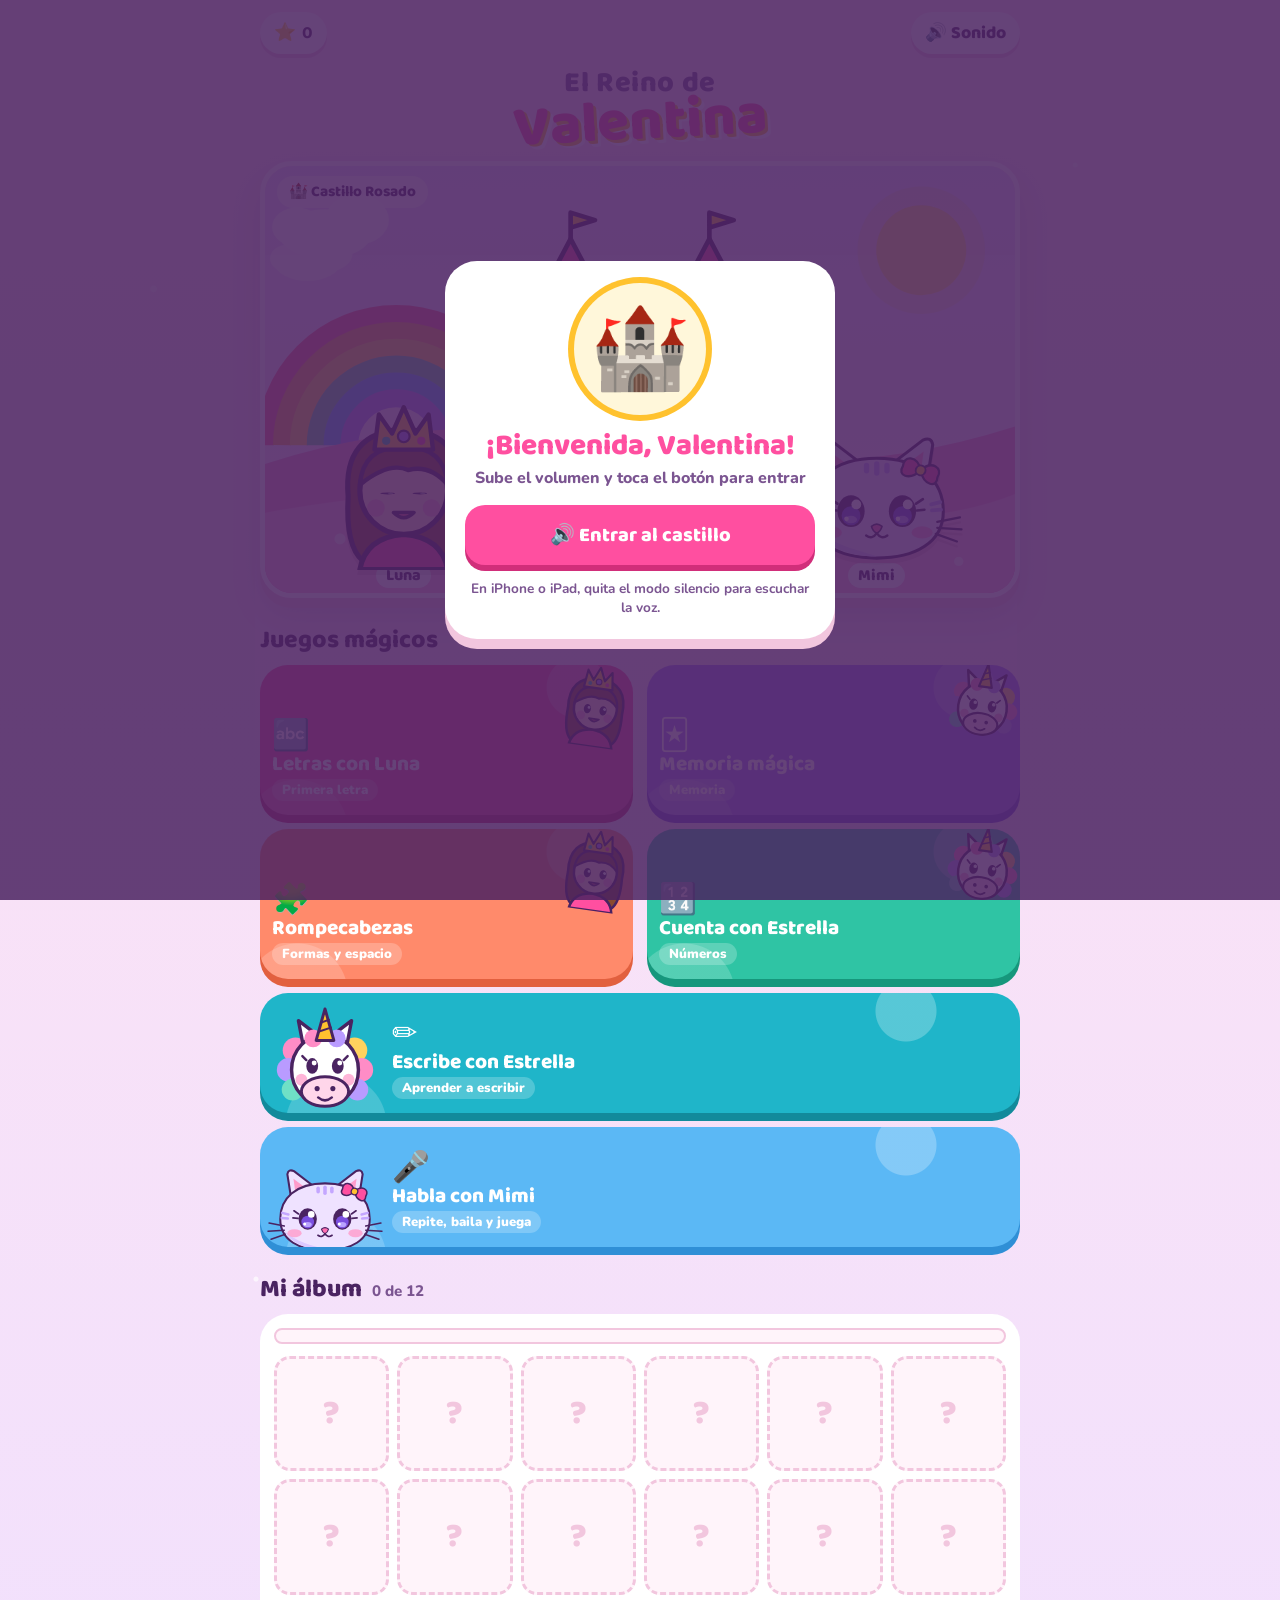
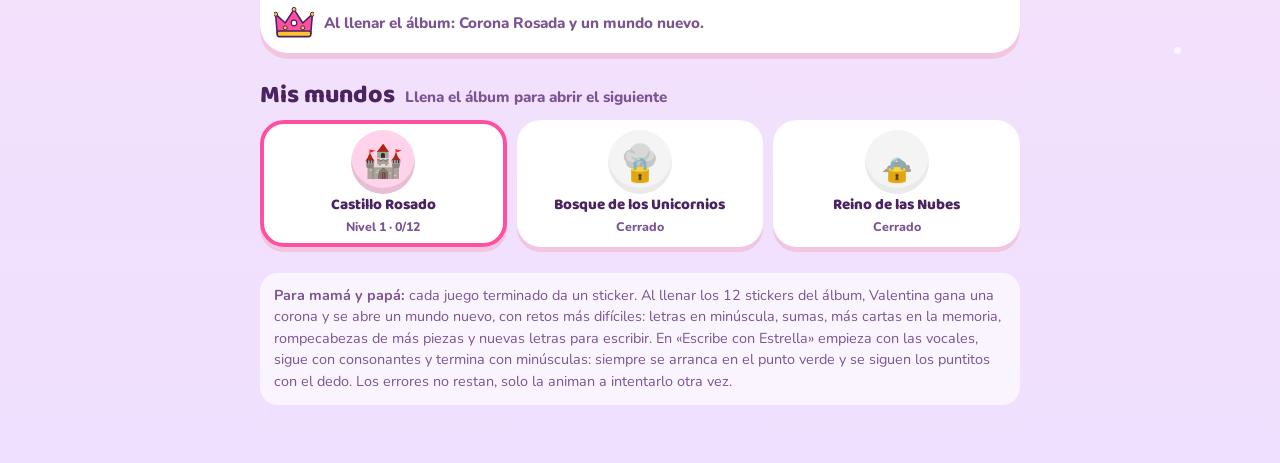
==== commit 142dcf69: "Más dificultad por nivel y nuevo juego Escribe con Estrella Co-Authored-By: Claude Opus 5.5 <noreply" ====
--- a/index.html
+++ b/index.html
@@ -69,6 +69,14 @@
 .slot.got{border:3px solid var(--sun);background:#FFF7DA;animation:pop .5s}
 .reward{display:flex;align-items:center;gap:10px;margin-top:12px;font-weight:800;color:var(--ink-soft);font-size:.95rem}
 .reward .mini-crown{width:40px;flex:none}
+:root{--teal:#1FB5C9;--teal-d:#128A9B}
+.trace{width:100%;max-width:400px;display:flex;flex-direction:column;align-items:center;gap:12px}
+#trSvg{width:100%;max-height:58vh;touch-action:none;border-radius:20px;box-shadow:0 0 0 4px #fff,0 0 0 8px var(--line);cursor:crosshair}
+#trSvg .trGo{animation:trPulse 1.1s ease-in-out infinite;transform-box:fill-box;transform-origin:50% 50%}
+#trSvg .trNext{animation:trPulse .9s ease-in-out infinite;transform-box:fill-box;transform-origin:50% 50%}
+@keyframes trPulse{50%{transform:scale(1.35)}}
+#trSvg.done #trSil path{stroke:#FFE7A3}
+#trSvg.done{animation:pop .6s;box-shadow:0 0 0 4px #fff,0 0 0 9px var(--sun)}
 .parents{font-size:.9rem;color:var(--ink-soft);background:#ffffffa6;border-radius:18px;padding:12px 14px;margin-top:26px;line-height:1.5}
 
 /* play */
@@ -118,6 +126,7 @@
 .card .back{background:var(--lilac) repeating-linear-gradient(45deg,#ffffff22 0 8px,transparent 8px 16px);box-shadow:0 5px 0 var(--lilac-d)}
 .card .back::after{content:"👑";font-size:1.6rem}
 .card .face{background:#fff;font-size:clamp(2rem,9vw,2.8rem);box-shadow:0 5px 0 var(--line)}
+.mem.small{gap:8px}.mem.small .face{font-size:clamp(1.5rem,7vw,2.3rem)}.mem.small .back::after{font-size:1.2rem}
 .card.done .face{background:#FFF1C4;box-shadow:0 0 0 4px var(--sun)}
 
 /* puzzle */
@@ -164,7 +173,7 @@
     <h2>Mis mundos <small>Llena el álbum para abrir el siguiente</small></h2>
     <div class="worlds" id="worlds"></div>
 
-    <p class="parents"><b>Para mamá y papá:</b> cada juego terminado da un sticker. Al llenar los 12 stickers del álbum, Valentina gana una corona y se abre un mundo nuevo, con retos un poco más difíciles: más opciones en las letras, sumas sencillas, más cartas en la memoria y rompecabezas de más piezas. Los errores no restan, solo la animan a intentarlo otra vez.</p>
+    <p class="parents"><b>Para mamá y papá:</b> cada juego terminado da un sticker. Al llenar los 12 stickers del álbum, Valentina gana una corona y se abre un mundo nuevo, con retos más difíciles: letras en minúscula, sumas, más cartas en la memoria, rompecabezas de más piezas y nuevas letras para escribir. En «Escribe con Estrella» empieza con las vocales, sigue con consonantes y termina con minúsculas: siempre se arranca en el punto verde y se siguen los puntitos con el dedo. Los errores no restan, solo la animan a intentarlo otra vez.</p>
   </section>
 
   <!-- GAME -->
@@ -309,10 +318,11 @@
   letras: { name: 'Letras con Luna', skill: 'Primera letra', icon: '🔤', host: 'princess', c: 'var(--rose)', cd: 'var(--rose-d)' },
   memoria: { name: 'Memoria mágica', skill: 'Memoria', icon: '🃏', host: 'unicorn', c: 'var(--lilac)', cd: 'var(--lilac-d)' },
   puzzle: { name: 'Rompecabezas', skill: 'Formas y espacio', icon: '🧩', host: 'princess', c: 'var(--peach)', cd: 'var(--peach-d)' },
-  contar: { name: 'Cuenta con Estrella', skill: 'Números', icon: '🔢', host: 'unicorn', c: 'var(--mint)', cd: 'var(--mint-d)' }
+  contar: { name: 'Cuenta con Estrella', skill: 'Números', icon: '🔢', host: 'unicorn', c: 'var(--mint)', cd: 'var(--mint-d)' },
+  escribir: { name: 'Escribe con Estrella', skill: 'Aprender a escribir', icon: '✏️', host: 'unicorn', c: 'var(--teal)', cd: 'var(--teal-d)', wide: true }
 };
 $('#doors').innerHTML = Object.entries(GAMES).map(([k, g]) =>
-  `<button class="door" data-k="${k}" style="--c:${g.c};--cd:${g.cd}"><span class="dav">${CH[g.host]()}</span><span class="icon">${g.icon}</span><strong>${g.name}</strong><em>${g.skill}</em></button>`).join('') +
+  `<button class="door${g.wide ? ' wide' : ''}" data-k="${k}" style="--c:${g.c};--cd:${g.cd}"><span class="dav">${CH[g.host]()}</span><span class="icon">${g.icon}</span><strong>${g.name}</strong><em>${g.skill}</em></button>`).join('') +
   `<button class="door wide" data-k="mimi" style="--c:var(--sky);--cd:var(--sky-d)"><span class="dav">${CH.kitty()}</span><span class="icon">🎤</span><strong>Habla con Mimi</strong><em>Repite, baila y juega</em></button>`;
 $('#doors').addEventListener('click', e => { const d = e.target.closest('.door'); if (!d) return; if (d.dataset.k === 'mimi') { stopVoice(); sfx.tap(); setTimeout(() => location.href = 'mimi.html', 120); } else startGame(d.dataset.k); });
 $('#soundBtn').addEventListener('click', () => {
@@ -326,29 +336,32 @@
   ['🍇', 'Uva'], ['⭐', 'Estrella'], ['👑', 'Corona'], ['🌈', 'Arcoíris'], ['☁️', 'Nube'], ['🐢', 'Tortuga'], ['🐄', 'Vaca'], ['🏰', 'Castillo'],
   ['🐰', 'Conejo'], ['🍌', 'Banano'], ['🐸', 'Rana'], ['🎈', 'Globo'], ['🐭', 'Ratón'], ['🦁', 'León'], ['🍰', 'Torta'], ['🐝', 'Abeja']];
 const LETTERS = 'ABCEFGLMNOPRSTUV'.split('');
+const LOOKALIKE = { A: 'OEU', B: 'DPR', C: 'OEG', E: 'CAF', F: 'TEP', G: 'CQO', L: 'TIJ', M: 'NWU', N: 'MUH', O: 'CAU', P: 'BDQ', R: 'PBN', S: 'ZCE', T: 'FLI', U: 'NVO', V: 'UWY' };
 const PRAISE = ['praise1', 'praise2', 'praise3', 'praise4', 'praise5', 'praise6', 'praise7'];
 const RETRY = ['retry1', 'retry2', 'retry3'];
 
 function letrasRound(){
-  const lv = LV(), n = lv === 0 ? 3 : 4;
+  const lv = LV(), n = 4, low = lv >= 1;
   let pool = WORDS.filter(x => x[1] !== G.lastWord); const [pic, w] = pick(pool); G.lastWord = w;
   const L = w[0].normalize('NFD')[0].toUpperCase();
-  const s = new Set([L]); while (s.size < n) s.add(pick(LETTERS));
-  const show = v => lv === 2 ? v.toLowerCase() : `${v}<small>${v.toLowerCase()}</small>`;
+  const s = new Set([L]);
+  if (lv === 2) shuffle((LOOKALIKE[L] || '').split('')).forEach(x => { if (s.size < n) s.add(x); });
+  while (s.size < n) s.add(pick(LETTERS));
+  const show = v => low ? v.toLowerCase() : `${v}<small>${v.toLowerCase()}</small>`;
   return {
     prompt: `¿Con qué letra empieza ${w}?`, key: 'q_' + w,
-    body: `<div class="word"><button class="pic" id="pic" aria-label="${w}">${pic}</button><div class="txt"><u id="first">?</u>${lv === 2 ? w.slice(1) : w.slice(1)}</div></div>`,
+    body: `<div class="word"><button class="pic" id="pic" aria-label="${w}">${pic}</button><div class="txt"><u id="first">?</u>${w.slice(1)}</div></div>`,
     options: shuffle([...s]).map(v => ({ html: show(v), correct: v === L })),
     bind(){ prefetchVoice('ok_' + w); $('#pic').addEventListener('click', () => { sfx.tap(); say('w_' + w); }); },
-    onRight: async () => { const u = $('#first'); u.textContent = lv === 2 ? w[0].toLowerCase() : w[0]; u.classList.add('got'); await say('ok_' + w); }
+    onRight: async () => { const u = $('#first'); u.textContent = low ? w[0].toLowerCase() : w[0]; u.classList.add('got'); await say('ok_' + w); }
   };
 }
 function contarRound(){
   const lv = LV(), [it, name] = pick(COUNT_ITEMS);
   let n, body, key, prompt;
   const objs = k => Array.from({ length: k }, () => `<button class="obj">${it}</button>`).join('');
-  if (lv < 2) {
-    n = 1 + rnd(lv === 0 ? 6 : 10);
+  if (lv === 0) {
+    n = 1 + rnd(10);
     const q = /as$|es$/.test(name) && !/diamantes|moños|ponquecitos/.test(name) ? 'Cuántas' : 'Cuántos';
     prompt = `¿${q} ${name} hay?`; key = 'c_' + name;
     body = `<div class="count-wrap"><div class="count-grid">${objs(n)}</div><p class="tip">Toca cada uno para contar</p></div>`;
@@ -357,7 +370,7 @@
     prompt = `${a} + ${b} = ¿Cuántos hay en total?`; key = 'sum';
     body = `<div class="count-wrap"><div class="count-grid group">${objs(a)}</div><span class="plus">+</span><div class="count-grid group">${objs(b)}</div><p class="tip">Toca todos para contar</p></div>`;
   }
-  const s = new Set([n]); while (s.size < 3) { const d = n + pick([-2, -1, 1, 2]); if (d >= 1 && d <= 10) s.add(d); }
+  const nOpt = lv === 2 ? 4 : 3, s = new Set([n]); while (s.size < nOpt) { const d = n + pick([-3, -2, -1, 1, 2, 3]); if (d >= 1 && d <= 10) s.add(d); }
   return {
     prompt, key, body,
     options: shuffle([...s]).map(v => ({ html: v, correct: v === n })),
@@ -391,6 +404,123 @@
   return `<svg xmlns="http://www.w3.org/2000/svg" viewBox="0 0 400 300" width="400" height="300">${S[id]}</svg>`;
 }
 
+/* ---------------- Escribe con Estrella: trace each letter with a finger ---------------- */
+/* Strokes on a notebook box: top line y=12, middle line y=56, baseline y=110. Angles in degrees, 0 = right, 90 = down. */
+const TRACE = (() => {
+  const Ln = (x1, y1, x2, y2) => ({ t: 'L', x1, y1, x2, y2 });
+  const Ar = (cx, cy, rx, ry, a0, a1) => ({ t: 'A', cx, cy, rx, ry, a0, a1 });
+  return {
+    A: [[Ln(50, 12, 16, 110)], [Ln(50, 12, 84, 110)], [Ln(29, 74, 71, 74)]],
+    E: [[Ln(28, 12, 28, 110)], [Ln(28, 12, 78, 12)], [Ln(28, 60, 70, 60)], [Ln(28, 110, 78, 110)]],
+    I: [[Ln(50, 12, 50, 110)]],
+    O: [[Ar(50, 61, 36, 49, -90, -450)]],
+    U: [[Ln(22, 12, 22, 72), Ar(50, 72, 28, 38, 180, 0), Ln(78, 72, 78, 12)]],
+    M: [[Ln(16, 110, 16, 12), Ln(16, 12, 50, 72), Ln(50, 72, 84, 12), Ln(84, 12, 84, 110)]],
+    P: [[Ln(28, 12, 28, 110)], [Ln(28, 12, 56, 12), Ar(56, 36, 24, 24, -90, 90), Ln(56, 60, 28, 60)]],
+    S: [[Ar(50, 35, 26, 23, -25, -270), Ar(50, 84, 28, 26, -90, 155)]],
+    L: [[Ln(28, 12, 28, 110), Ln(28, 110, 80, 110)]],
+    T: [[Ln(14, 12, 86, 12)], [Ln(50, 12, 50, 110)]],
+    N: [[Ln(20, 110, 20, 12), Ln(20, 12, 80, 110), Ln(80, 110, 80, 12)]],
+    C: [[Ar(56, 61, 38, 49, -40, -320)]],
+    a: [[Ar(46, 83, 24, 26, -10, -370)], [Ln(72, 56, 72, 110)]],
+    e: [[Ln(24, 82, 74, 82), Ar(49, 82, 25, 27, 0, -320)]],
+    i: [[Ln(50, 56, 50, 110)], [Ln(50, 36, 50, 36)]],
+    o: [[Ar(50, 83, 26, 27, -90, -450)]],
+    u: [[Ln(26, 56, 26, 88), Ar(50, 88, 24, 22, 180, 0), Ln(74, 88, 74, 56)], [Ln(74, 56, 74, 110)]],
+    m: [[Ln(18, 56, 18, 110)], [Ar(34, 72, 16, 16, 180, 360), Ln(50, 72, 50, 110)], [Ar(66, 72, 16, 16, 180, 360), Ln(82, 72, 82, 110)]],
+    n: [[Ln(26, 56, 26, 110)], [Ar(50, 76, 24, 20, 180, 360), Ln(74, 76, 74, 110)]],
+    l: [[Ln(50, 12, 50, 110)]],
+    s: [[Ar(50, 68, 20, 13, -25, -270), Ar(50, 96, 22, 14, -90, 155)]]
+  };
+})();
+const TRACE_SETS = [['A', 'E', 'I', 'O', 'U'], ['M', 'P', 'S', 'L', 'T', 'N', 'C'], ['a', 'e', 'i', 'o', 'u', 'm', 'n', 'l', 's']];
+/* dense points along a stroke, then dots every ~11 units */
+function strokePts(segs){
+  const pts = [];
+  segs.forEach(g => {
+    if (g.t === 'L') { const n = Math.max(1, Math.ceil(Math.hypot(g.x2 - g.x1, g.y2 - g.y1) / 1.5)); for (let i = 0; i <= n; i++) pts.push([g.x1 + (g.x2 - g.x1) * i / n, g.y1 + (g.y2 - g.y1) * i / n]); }
+    else { const n = Math.ceil(Math.abs(g.a1 - g.a0) / 2); for (let i = 0; i <= n; i++) { const a = (g.a0 + (g.a1 - g.a0) * i / n) * Math.PI / 180; pts.push([g.cx + g.rx * Math.cos(a), g.cy + g.ry * Math.sin(a)]); } }
+  });
+  return pts;
+}
+function dotsFrom(dense, gap = 11){
+  const out = [dense[0]]; let acc = 0;
+  for (let i = 1; i < dense.length; i++) { acc += Math.hypot(dense[i][0] - dense[i - 1][0], dense[i][1] - dense[i - 1][1]); if (acc >= gap) { out.push(dense[i]); acc = 0; } }
+  const last = dense[dense.length - 1], prev = out[out.length - 1];
+  if (Math.hypot(last[0] - prev[0], last[1] - prev[1]) > 4) out.push(last); else out[out.length - 1] = last;
+  return out;
+}
+const pathD = pts => pts.map((p, i) => (i ? 'L' : 'M') + p[0].toFixed(1) + ' ' + p[1].toFixed(1)).join('');
+const trKey = (ch, ok) => (ok ? 'trok' : 'tr') + (ch === ch.toUpperCase() ? 'U_' : 'L_') + ch.toLowerCase();
+
+function traceRound(){
+  const ch = G.letters[G.round], low = ch !== ch.toUpperCase(), tok = G.token;
+  const strokes = TRACE[ch].map(segs => { const dense = strokePts(segs); return { dense, dots: dotsFrom(dense) }; });
+  G.cur = { prompt: low ? `Escribe la ${ch} minúscula` : `Escribe la ${ch}`, key: trKey(ch) };
+  $('#prompt').textContent = G.cur.prompt; $('#opts').hidden = true;
+  prefetchVoice(trKey(ch, true), 'tr_next');
+  $('#stage').innerHTML = `<div class="trace">
+    <svg id="trSvg" viewBox="-8 0 116 124" aria-label="Letra ${ch} para seguir con el dedo">
+      <rect x="-8" y="0" width="116" height="124" rx="8" fill="#FFFDF8"/>
+      <path d="M-8 12H108M-8 110H108" stroke="#9ED0F5" stroke-width="1.2"/><path d="M-8 56H108" stroke="#F7A8CB" stroke-width="1" stroke-dasharray="3 3"/>
+      <g id="trSil">${strokes.map(s => `<path d="${pathD(s.dense)}" fill="none" stroke="#F4DCEB" stroke-width="20" stroke-linecap="round" stroke-linejoin="round"/>`).join('')}</g>
+      <g id="trInk"></g>
+      <g id="trDots"></g>
+      <g id="trStart"></g>
+      <circle id="trPen" r="6.5" fill="#FFC22E" stroke="${INK}" stroke-width="2" style="display:none"/>
+    </svg>
+    <button class="mini" id="trAgain">↺ Empezar la letra otra vez</button></div>`;
+  const svg = $('#trSvg'), ink = $('#trInk'), dotsG = $('#trDots'), startG = $('#trStart'), pen = $('#trPen');
+  let si = 0, di = 0, down = false, live = null, finished = false;
+  const doneD = [];
+  const draw = () => {
+    const st = strokes[si];
+    ink.innerHTML = doneD.map(d => `<path d="${d}" fill="none" stroke="#FF4FA0" stroke-width="11" stroke-linecap="round" stroke-linejoin="round"/>`).join('') +
+      (st && di > 1 ? `<path d="${pathD(st.dots.slice(0, di))}" fill="none" stroke="#FF4FA0" stroke-width="11" stroke-linecap="round" stroke-linejoin="round"/>` : '') +
+      (st && di > 0 && live ? `<path d="M${st.dots[di - 1][0].toFixed(1)} ${st.dots[di - 1][1].toFixed(1)}L${live[0].toFixed(1)} ${live[1].toFixed(1)}" stroke="#FF4FA0" stroke-opacity=".55" stroke-width="9" stroke-linecap="round"/>` : '');
+    if (!st) { dotsG.innerHTML = startG.innerHTML = ''; return; }
+    dotsG.innerHTML = st.dots.map((p, i) => i < di ? '' : `<circle cx="${p[0].toFixed(1)}" cy="${p[1].toFixed(1)}" r="${i === di ? 4.6 : 2.7}" fill="${i === di ? '#A77BFF' : '#C9A8E8'}"${i === di && i > 0 ? ' class="trNext"' : ''}/>`).join('');
+    if (di === 0) {
+      const [x, y] = st.dots[0], nx = st.dots[1] || [x, y + 1], a = Math.atan2(nx[1] - y, nx[0] - x) * 180 / Math.PI;
+      startG.innerHTML = `<g transform="translate(${x.toFixed(1)} ${y.toFixed(1)})"><circle r="9" fill="#2FC4A4" stroke="#fff" stroke-width="2.5" class="trGo"/>
+        <text y="3.6" text-anchor="middle" font-size="10" font-weight="800" fill="#fff" font-family="Nunito,sans-serif">${si + 1}</text>
+        ${st.dots.length > 1 ? `<path transform="rotate(${a.toFixed(0)}) translate(15 0)" d="M-3 -5 L5 0 L-3 5Z" fill="#2FC4A4"/>` : ''}</g>`;
+    } else startG.innerHTML = '';
+  };
+  const toSvg = e => { const m = svg.getScreenCTM(); if (!m) return [0, 0]; const pt = new DOMPoint(e.clientX, e.clientY).matrixTransform(m.inverse()); return [pt.x, pt.y]; };
+  const strokeDone = async () => {
+    doneD.push(pathD(strokes[si].dense)); si++; di = 0; live = null;
+    [784, 988, 1175].forEach((f, i) => tone(f, i * .07, .2, 'triangle', .09));
+    if (si < strokes.length) { draw(); if (si === 1 || rnd(2)) say('tr_next'); return; }
+    finished = true; draw(); pen.style.display = 'none';
+    svg.classList.add('done'); G.round++; renderDots(); addStar(svg); sfx.win();
+    await Promise.race([say(trKey(ch, true)), wait(7000)]); await wait(400);
+    if (!G || G.token !== tok) return;
+    if (G.round >= G.total) finish(); else traceRound();
+  };
+  const handle = e => {
+    if (finished) return;
+    const p = toSvg(e), st = strokes[si];
+    pen.setAttribute('cx', p[0].toFixed(1)); pen.setAttribute('cy', p[1].toFixed(1)); pen.style.display = '';
+    let moved = false;
+    for (let j = di; j < Math.min(di + 3, st.dots.length); j++) {
+      const d = st.dots[j];
+      if (Math.hypot(p[0] - d[0], p[1] - d[1]) < 12) { di = j + 1; moved = true; tone(520 + di * 30, 0, .07, 'triangle', .05); break; }
+    }
+    if (di >= st.dots.length) return strokeDone();
+    live = di > 0 && Math.hypot(p[0] - st.dots[di - 1][0], p[1] - st.dots[di - 1][1]) < 28 ? p : null;
+    draw();
+  };
+  svg.addEventListener('pointerdown', e => { e.preventDefault(); down = true; try { svg.setPointerCapture(e.pointerId); } catch (_) {} handle(e); });
+  svg.addEventListener('pointermove', e => { if (down) handle(e); });
+  const up = () => { down = false; live = null; pen.style.display = 'none'; if (!finished) draw(); };
+  svg.addEventListener('pointerup', up); svg.addEventListener('pointercancel', up);
+  $('#trAgain').addEventListener('click', () => { if (finished) return; doneD.length = 0; si = 0; di = 0; live = null; sfx.tap(); draw(); say(G.cur.key); });
+  draw();
+  if (G.round === 0) say('tr_intro').then(() => { if (G && G.token === tok && G.round === 0 && !finished) say(G.cur.key); });
+  else say(G.cur.key);
+}
+
 /* ---------------- game engine ---------------- */
 let G = null;
 function show(id){ ['home', 'play'].forEach(s => $('#' + s).hidden = s !== id); window.scrollTo(0, 0); }
@@ -398,11 +528,12 @@
 function startGame(key){
   const def = GAMES[key], lv = LV();
   G = { key, def, round: 0, locked: false, cur: null, token: {} };
-  G.total = key === 'memoria' ? [3, 4, 6][lv] : key === 'puzzle' ? [3, 2, 2][lv] : 5;
+  G.total = key === 'memoria' ? [4, 8, 10][lv] : key === 'puzzle' ? [2, 2, 2][lv] : 5;
+  if (key === 'escribir') G.letters = shuffle(TRACE_SETS[lv]).slice(0, 5);
   if (key === 'puzzle') G.scenes = shuffle(['castle', 'rainbow', 'garden', 'friends']);
   $('#host').innerHTML = CH[def.host]();
   show('play'); renderDots();
-  if (key === 'memoria') memoryBoard(); else if (key === 'puzzle') puzzleRound(); else nextRound();
+  if (key === 'memoria') memoryBoard(); else if (key === 'puzzle') puzzleRound(); else if (key === 'escribir') traceRound(); else nextRound();
 }
 function setPrompt(text, key){ G.cur = Object.assign(G.cur || {}, { prompt: text, key }); $('#prompt').textContent = text; say(key); }
 function nextRound(){
@@ -435,7 +566,7 @@
   const pairs = G.total, faces = shuffle(['🦄', '🐱', '👑', '🌈', '🍓', '🦋', '🌙', '💎', '🧁', '🌸']).slice(0, pairs);
   const deck = shuffle([...faces, ...faces]);
   G.cur = {}; $('#opts').hidden = true;
-  $('#stage').innerHTML = `<div class="mem" style="--cols:${pairs === 3 ? 3 : 4}">${deck.map((f, i) => `<button class="card" data-f="${f}" aria-label="Carta ${i + 1}"><span class="back"></span><span class="face">${f}</span></button>`).join('')}</div>`;
+  $('#stage').innerHTML = `<div class="mem ${pairs >= 8 ? 'small' : ''}" style="--cols:${pairs === 10 ? 5 : 4}">${deck.map((f, i) => `<button class="card" data-f="${f}" aria-label="Carta ${i + 1}"><span class="back"></span><span class="face">${f}</span></button>`).join('')}</div>`;
   setPrompt('Encuentra las parejas', 'mem_intro');
   let open = [];
   $('#stage .mem').addEventListener('click', e => {
@@ -477,7 +608,7 @@
   });
 }
 async function puzzleRound(){
-  const lv = LV(), [c, r] = [[2, 2], [3, 2], [3, 3]][lv], scene = G.scenes[G.round % 4], tok = G.token;
+  const lv = LV(), [c, r] = [[3, 2], [4, 2], [4, 3]][lv], scene = G.scenes[G.round % 4], tok = G.token;
   G.cur = {}; $('#opts').hidden = true;
   $('#stage').innerHTML = `<div class="puz"><div class="board" id="board"></div><div class="tray" id="tray"></div></div>`;
   const board = $('#board'), tray = $('#tray');
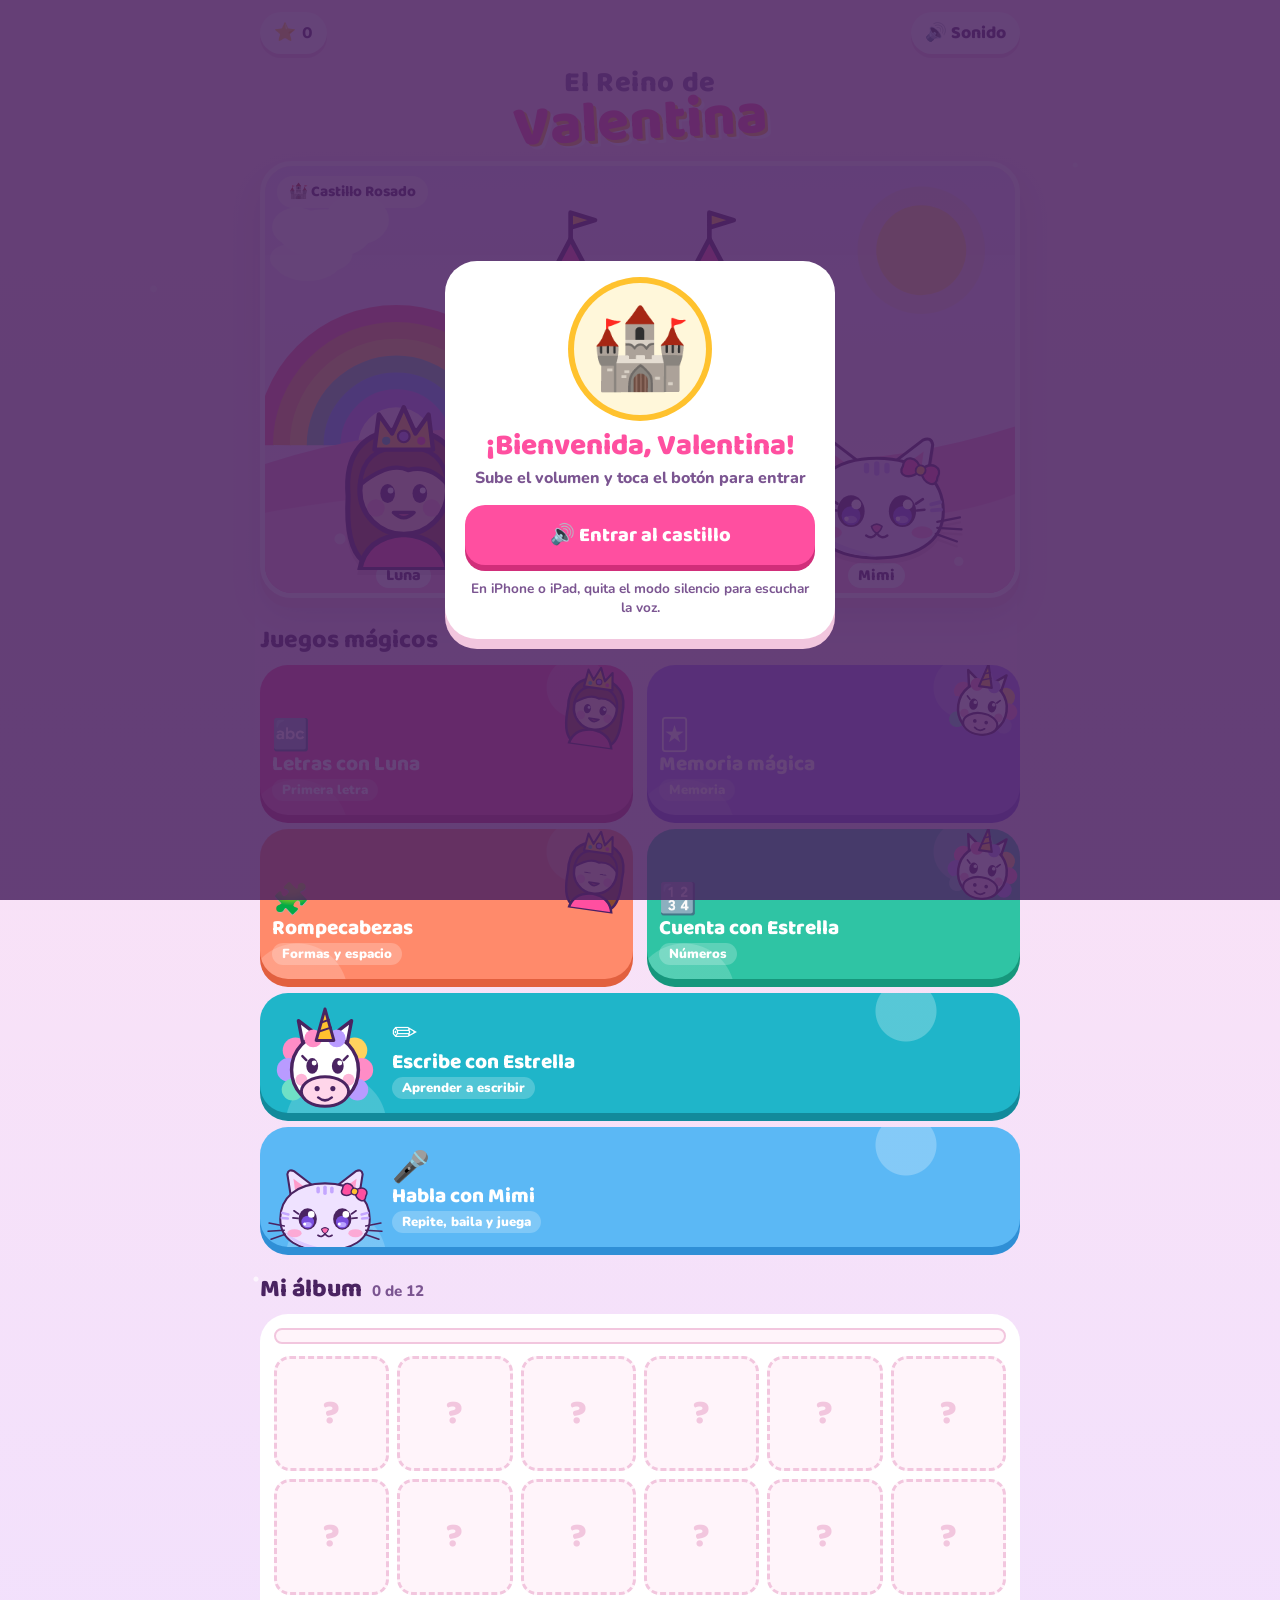
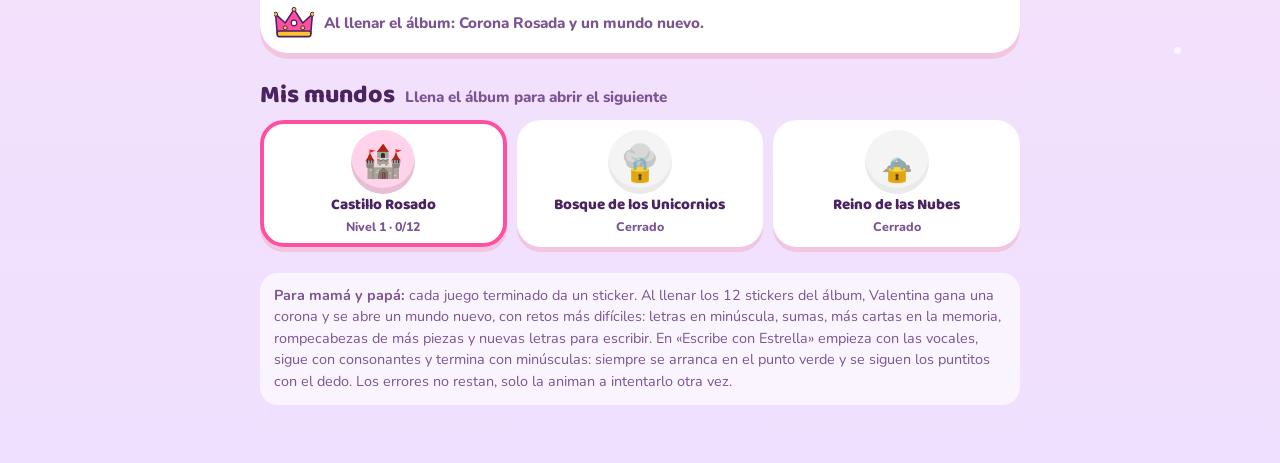
==== commit 28e91421: "Abrir siempre el siguiente mundo al llenar el álbum y no perder progreso entre páginas Co-Authored-B" ====
--- a/index.html
+++ b/index.html
@@ -77,6 +77,14 @@
 @keyframes trPulse{50%{transform:scale(1.35)}}
 #trSvg.done #trSil path{stroke:#FFE7A3}
 #trSvg.done{animation:pop .6s;box-shadow:0 0 0 4px #fff,0 0 0 9px var(--sun)}
+.next-world{display:flex;align-items:center;gap:12px;width:100%;margin-top:22px;padding:12px 14px;border-radius:24px;text-align:left;color:var(--ink);
+  background:linear-gradient(135deg,#FFF3C4,#FFE08A);box-shadow:0 7px 0 var(--sun-d);animation:pop .5s}
+.next-world:active{transform:translateY(5px);box-shadow:0 2px 0 var(--sun-d)}
+.next-world .medal{width:56px;height:56px;flex:none;border-radius:50%;display:grid;place-items:center;font-size:1.8rem;background:var(--wc);box-shadow:inset 0 -5px 0 #00000018}
+.next-world span:nth-child(2){flex:1;min-width:0;display:flex;flex-direction:column;gap:2px}
+.next-world b{font-family:var(--display);font-weight:800;font-size:1.2rem;line-height:1.05}
+.next-world small{font-weight:800;color:var(--ink-soft)}
+.next-world .go{font-family:var(--display);font-weight:800;font-size:1.8rem;color:var(--sun-d)}
 .parents{font-size:.9rem;color:var(--ink-soft);background:#ffffffa6;border-radius:18px;padding:12px 14px;margin-top:26px;line-height:1.5}
 
 /* play */
@@ -163,6 +171,7 @@
     <h2>Juegos mágicos</h2>
     <div class="doors" id="doors"></div>
 
+    <button class="next-world" id="nextWorldCta" hidden></button>
     <h2>Mi álbum <small id="stkCount">0 de 12</small></h2>
     <div class="album-box">
       <div class="progress"><i id="prog" style="width:0%"></i></div>
@@ -289,6 +298,9 @@
   $('#banner').innerHTML = bannerSVG(w) + `<div class="hcloud a">${cl}</div><div class="hcloud b">${cl}</div><span class="chip">${W.icon} ${W.name}</span>` +
     FRIENDS.map((f, i) => `<button class="friend" data-i="${i}" style="left:${[6, 37.5, 69][i]}%" aria-label="${f.name}"><div class="av">${CH[f.id]()}</div><span>${f.name}</span></button>`).join('');
   $('#stkCount').textContent = `${n} de 12`;
+  const nx = w + 1, cta = $('#nextWorldCta');
+  cta.hidden = !(n >= 12 && nx < 3 && nx < store.unlocked && store.stickers[nx] < 12);
+  if (!cta.hidden) cta.innerHTML = `<span class="medal" style="--wc:${WORLDS[nx].wc}">${WORLDS[nx].icon}</span><span><b>¡Se abrió el ${WORLDS[nx].name}!</b><small>Toca aquí para ir al nivel ${nx + 1}</small></span><span class="go">➜</span>`;
   $('#prog').style.width = (n / 12 * 100) + '%';
   $('#album').innerHTML = W.stickers.map((s, i) => `<div class="slot ${i < n ? 'got' : ''}">${i < n ? s : '?'}</div>`).join('');
   $('#reward').innerHTML = n >= 12
@@ -307,6 +319,7 @@
   setTimeout(() => av.classList.remove('bounce'), 650);
   sfx.tap(); say(FRIENDS[+b.dataset.i].key, b.dataset.i === '2' ? 1.14 : 1);
 });
+$('#nextWorldCta').addEventListener('click', () => { store.world = Math.min(LV() + 1, store.unlocked - 1); save(); renderHome(); sfx.ok(); say('world' + store.world); window.scrollTo({ top: 0, behavior: 'smooth' }); });
 $('#worlds').addEventListener('click', e => {
   const b = e.target.closest('.world'); if (!b) return;
   const i = +b.dataset.w;
@@ -727,7 +740,7 @@
 });
 let entered = false; try { entered = sessionStorage.getItem('reinoEntered') === '1'; } catch (e) {}
 if (entered) { $('#start').hidden = true; unlockOnFirstTap(); }
-addEventListener('pageshow', e => { if (e.persisted) { renderHome(); unlockOnFirstTap(); } });
+addEventListener('pageshow', e => { if (e.persisted) { reloadSaved(); renderHome(); unlockOnFirstTap(); } });
 renderHome();
 </script>
 <script>if('serviceWorker' in navigator) addEventListener('load', () => navigator.serviceWorker.register('sw.js').catch(() => {}));</script>
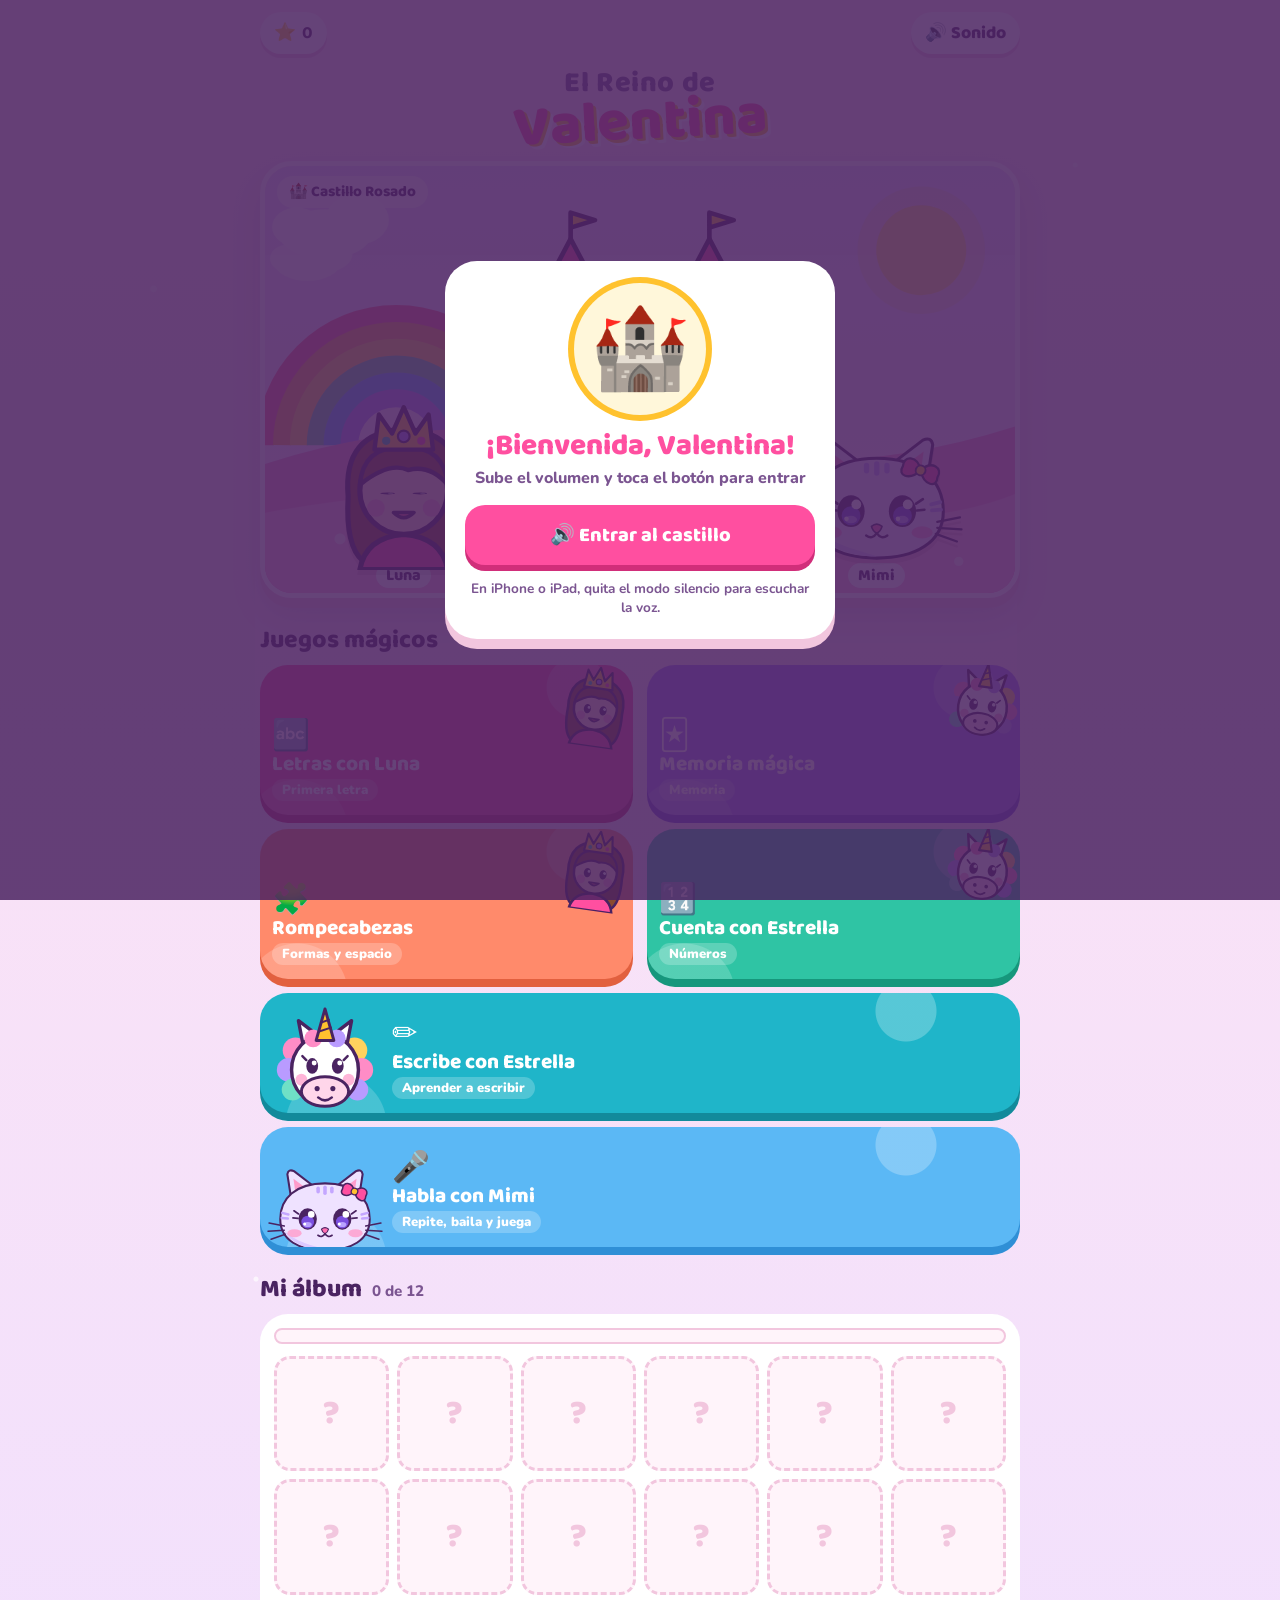
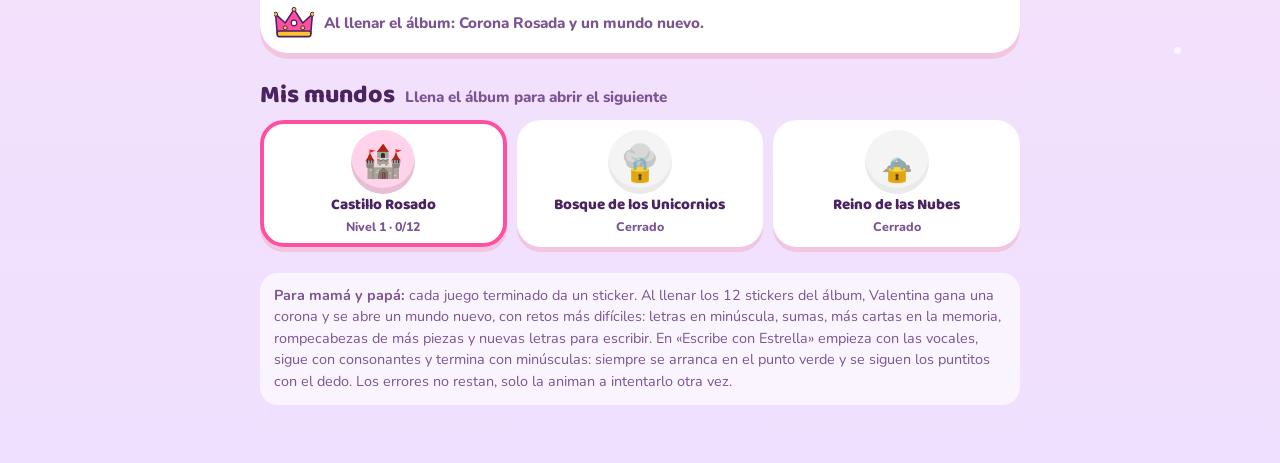
==== commit db7760a3: "Revisión de rendimiento: escribir y rompecabezas sin fugas de memoria, carga rápida con internet len" ====
--- a/index.html
+++ b/index.html
@@ -10,7 +10,7 @@
 <title>El Reino de Valentina</title>
 <meta name="claude:viewport-fit-sides" content="cover">
 <link rel="preconnect" href="https://fonts.googleapis.com">
-<link rel="stylesheet" href="https://fonts.googleapis.com/css2?family=Baloo+2:wght@600;700;800&family=Nunito:wght@700;800;900&display=swap">
+<link rel="stylesheet" data-fonts media="print" href="https://fonts.googleapis.com/css2?family=Baloo+2:wght@600;700;800&family=Nunito:wght@700;800;900&display=swap">
 <link rel="stylesheet" href="comun.css">
 <style>
 /* Castle and games page. Mimi's room lives in mimi.html so the phone frees its memory when she leaves it. */
@@ -71,10 +71,12 @@
 .reward .mini-crown{width:40px;flex:none}
 :root{--teal:#1FB5C9;--teal-d:#128A9B}
 .trace{width:100%;max-width:400px;display:flex;flex-direction:column;align-items:center;gap:12px}
-#trSvg{width:100%;max-height:58vh;touch-action:none;border-radius:20px;box-shadow:0 0 0 4px #fff,0 0 0 8px var(--line);cursor:crosshair}
-#trSvg .trGo{animation:trPulse 1.1s ease-in-out infinite;transform-box:fill-box;transform-origin:50% 50%}
-#trSvg .trNext{animation:trPulse .9s ease-in-out infinite;transform-box:fill-box;transform-origin:50% 50%}
-@keyframes trPulse{50%{transform:scale(1.35)}}
+#trSvg{display:block;width:100%;max-height:58vh;touch-action:none;border-radius:20px;box-shadow:0 0 0 4px #fff,0 0 0 8px var(--line);cursor:crosshair}
+.trBox{position:relative;width:100%}
+.trHalo{position:absolute;left:0;top:0;width:0;height:0;pointer-events:none;will-change:transform}
+.trHalo::after{content:"";position:absolute;left:-17px;top:-17px;width:34px;height:34px;border-radius:50%;border:4px solid #A77BFF;opacity:.8;animation:trPulse 1s ease-in-out infinite;will-change:transform,opacity}
+.trHalo.start::after{border-color:#2FC4A4;left:-22px;top:-22px;width:44px;height:44px}
+@keyframes trPulse{50%{transform:scale(1.3);opacity:.35}}
 #trSvg.done #trSil path{stroke:#FFE7A3}
 #trSvg.done{animation:pop .6s;box-shadow:0 0 0 4px #fff,0 0 0 9px var(--sun)}
 .next-world{display:flex;align-items:center;gap:12px;width:100%;margin-top:22px;padding:12px 14px;border-radius:24px;text-align:left;color:var(--ink);
@@ -387,7 +389,7 @@
   return {
     prompt, key, body,
     options: shuffle([...s]).map(v => ({ html: v, correct: v === n })),
-    bind(){ prefetchVoice('okn' + n); let k = 0; $('#stage').querySelectorAll('.obj').forEach(b => b.addEventListener('click', () => { if (b.classList.contains('counted')) return; k++; b.classList.add('counted'); b.insertAdjacentHTML('beforeend', `<i>${k}</i>`); sfx.tap(); say('n' + Math.min(k, 10)); })); },
+    bind(){ prefetchVoice('okn' + n); let k = 0; $('#stage .count-wrap').addEventListener('click', e => { const b = e.target.closest('.obj'); if (!b || b.classList.contains('counted')) return; k++; b.classList.add('counted'); b.insertAdjacentHTML('beforeend', `<i>${k}</i>`); sfx.tap(); say('n' + Math.min(k, 10)); }); },
     onRight: () => say('okn' + n)
   };
 }
@@ -466,71 +468,102 @@
 const pathD = pts => pts.map((p, i) => (i ? 'L' : 'M') + p[0].toFixed(1) + ' ' + p[1].toFixed(1)).join('');
 const trKey = (ch, ok) => (ok ? 'trok' : 'tr') + (ch === ch.toUpperCase() ? 'U_' : 'L_') + ch.toLowerCase();
 
+/* Drawing is built once per stroke and then only attributes change while the finger moves:
+   no rebuilding of the picture on every touch event, so it stays smooth on phones. */
+const SVGNS = 'http://www.w3.org/2000/svg';
+function mkSvg(tag, attrs, parent){ const e = document.createElementNS(SVGNS, tag); for (const k in attrs) e.setAttribute(k, attrs[k]); if (parent) parent.appendChild(e); return e; }
+/* The writing sheet is created once per game and reused for every letter (phones keep old sheets in memory otherwise). */
+let trSheet = null;
+function traceSetup(){
+  if (trSheet) { const st = $('#stage'); st.textContent = ''; st.appendChild(trSheet.el); G.tr = trSheet.T; G.resize = () => trHalo(trSheet.T); return trSheet.T; }
+  $('#stage').innerHTML = `<div class="trace"><div class="trBox">
+    <svg id="trSvg" viewBox="-8 0 116 124">
+      <rect x="-8" y="0" width="116" height="124" rx="8" fill="#FFFDF8"/>
+      <path d="M-8 12H108M-8 110H108" stroke="#9ED0F5" stroke-width="1.2"/><path d="M-8 56H108" stroke="#F7A8CB" stroke-width="1" stroke-dasharray="3 3"/>
+      <g id="trSil" fill="none" stroke="#F4DCEB" stroke-width="20" stroke-linecap="round" stroke-linejoin="round"></g>
+      <g id="trInk" fill="none" stroke="#FF4FA0" stroke-linecap="round" stroke-linejoin="round"></g>
+      <g id="trDots"></g><g id="trStart"></g>
+      <circle id="trPen" r="6.5" fill="#FFC22E" stroke="${INK}" stroke-width="2" visibility="hidden"/>
+    </svg><span class="trHalo" id="trHalo" hidden></span></div>
+    <button class="mini" id="trAgain">↺ Empezar la letra otra vez</button></div>`;
+  const T = { svg: $('#trSvg'), sil: $('#trSil'), ink: $('#trInk'), dots: $('#trDots'), start: $('#trStart'), pen: $('#trPen'), halo: $('#trHalo'), down: false, inv: null, S: null };
+  T.svg.addEventListener('pointerdown', e => { e.preventDefault(); T.down = true; const m = T.svg.getScreenCTM(); T.inv = m && m.inverse(); try { T.svg.setPointerCapture(e.pointerId); } catch (_) {} trHandle(T, e); });
+  T.svg.addEventListener('pointermove', e => { if (T.down) trHandle(T, e); });
+  const up = () => { T.down = false; if (T.S && T.S.liveEl) T.S.liveEl.setAttribute('visibility', 'hidden'); T.pen.setAttribute('visibility', 'hidden'); };
+  T.svg.addEventListener('pointerup', up); T.svg.addEventListener('pointercancel', up);
+  $('#trAgain').addEventListener('click', () => { const S = T.S; if (!S || S.finished || !G) return; T.ink.textContent = ''; S.si = 0; S.di = 0; sfx.tap(); trNewStroke(T); say(G.cur.key); });
+  trSheet = { el: $('#stage .trace'), T };
+  G.tr = T; G.resize = () => trHalo(T);
+  return T;
+}
+function trNewStroke(T){
+  const S = T.S, st = S.strokes[S.si];
+  S.cur = mkSvg('path', { 'stroke-width': 11, d: '' }, T.ink);
+  S.liveEl = mkSvg('path', { 'stroke-width': 9, 'stroke-opacity': .55, d: '', visibility: 'hidden' }, T.ink);
+  T.dots.textContent = '';
+  S.dotEls = st.dots.map(p => mkSvg('circle', { cx: p[0].toFixed(1), cy: p[1].toFixed(1), r: 2.7, fill: '#C9A8E8' }, T.dots));
+  const [x, y] = st.dots[0], nx = st.dots[1] || [x, y + 1], a = Math.atan2(nx[1] - y, nx[0] - x) * 180 / Math.PI;
+  T.start.innerHTML = `<g transform="translate(${x.toFixed(1)} ${y.toFixed(1)})"><circle r="9" fill="#2FC4A4" stroke="#fff" stroke-width="2.5"/>
+    <text y="3.6" text-anchor="middle" font-size="10" font-weight="800" fill="#fff" font-family="Nunito,sans-serif">${S.si + 1}</text>
+    ${st.dots.length > 1 ? `<path transform="rotate(${a.toFixed(0)}) translate(15 0)" d="M-3 -5 L5 0 L-3 5Z" fill="#2FC4A4"/>` : ''}</g>`;
+  trProgress(T);
+}
+/* the pulsing ring is a plain HTML layer moved on top of the sheet: the phone animates it without redrawing the letter */
+function trHalo(T){
+  const S = T.S, st = S && S.strokes[S.si];
+  if (!st || S.finished) { T.halo.hidden = true; return; }
+  const m = T.svg.getScreenCTM(), box = T.svg.parentNode.getBoundingClientRect(); if (!m) return;
+  const d = st.dots[Math.min(S.di, st.dots.length - 1)], q = new DOMPoint(d[0], d[1]).matrixTransform(m);
+  T.halo.hidden = false; T.halo.classList.toggle('start', S.di === 0);
+  T.halo.style.transform = `translate(${(q.x - box.left).toFixed(1)}px,${(q.y - box.top).toFixed(1)}px)`;
+}
+function trProgress(T){
+  const S = T.S, st = S.strokes[S.si];
+  S.dotEls.forEach((el, i) => { el.setAttribute('visibility', i < S.di ? 'hidden' : 'visible'); el.setAttribute('r', i === S.di ? 4.6 : 2.7); el.setAttribute('fill', i === S.di ? '#A77BFF' : '#C9A8E8'); });
+  S.cur.setAttribute('d', S.di > 1 ? pathD(st.dots.slice(0, S.di)) : '');
+  T.start.setAttribute('visibility', S.di === 0 ? 'visible' : 'hidden');
+  trHalo(T);
+}
+async function trStrokeDone(T){
+  const S = T.S;
+  S.cur.setAttribute('d', pathD(S.strokes[S.si].dense)); S.liveEl.remove();
+  S.si++; S.di = 0;
+  [784, 988, 1175].forEach((f, i) => tone(f, i * .07, .2, 'triangle', .09));
+  if (S.si < S.strokes.length) { trNewStroke(T); if (S.si === 1 || rnd(2)) say('tr_next'); return; }
+  S.finished = true; T.dots.textContent = ''; T.start.textContent = ''; T.pen.setAttribute('visibility', 'hidden'); T.halo.hidden = true;
+  T.svg.classList.add('done'); G.round++; renderDots(); addStar(T.svg); sfx.win();
+  await Promise.race([say(trKey(S.ch, true)), wait(7000)]); await wait(400);
+  if (!G || G.token !== S.tok) return;
+  if (G.round >= G.total) finish(); else traceRound();
+}
+function trHandle(T, e){
+  const S = T.S; if (!S || S.finished || !T.inv || !G || G.token !== S.tok) return;
+  const q = new DOMPoint(e.clientX, e.clientY).matrixTransform(T.inv), x = q.x, y = q.y, st = S.strokes[S.si];
+  T.pen.setAttribute('cx', x.toFixed(1)); T.pen.setAttribute('cy', y.toFixed(1)); T.pen.setAttribute('visibility', 'visible');
+  const before = S.di;
+  for (let j = S.di; j < Math.min(S.di + 3, st.dots.length); j++) {
+    const d = st.dots[j];
+    if (Math.hypot(x - d[0], y - d[1]) < 12) { S.di = j + 1; tone(520 + S.di * 30, 0, .07, 'triangle', .05); break; }
+  }
+  if (S.di >= st.dots.length) return trStrokeDone(T);
+  if (S.di !== before) trProgress(T);
+  if (S.di > 0 && Math.hypot(x - st.dots[S.di - 1][0], y - st.dots[S.di - 1][1]) < 28) {
+    S.liveEl.setAttribute('d', `M${st.dots[S.di - 1][0].toFixed(1)} ${st.dots[S.di - 1][1].toFixed(1)}L${x.toFixed(1)} ${y.toFixed(1)}`); S.liveEl.setAttribute('visibility', 'visible');
+  } else S.liveEl.setAttribute('visibility', 'hidden');
+}
 function traceRound(){
   const ch = G.letters[G.round], low = ch !== ch.toUpperCase(), tok = G.token;
+  const T = (G.tr && G.tr.svg.isConnected) ? G.tr : traceSetup();
   const strokes = TRACE[ch].map(segs => { const dense = strokePts(segs); return { dense, dots: dotsFrom(dense) }; });
   G.cur = { prompt: low ? `Escribe la ${ch} minúscula` : `Escribe la ${ch}`, key: trKey(ch) };
   $('#prompt').textContent = G.cur.prompt; $('#opts').hidden = true;
   prefetchVoice(trKey(ch, true), 'tr_next');
-  $('#stage').innerHTML = `<div class="trace">
-    <svg id="trSvg" viewBox="-8 0 116 124" aria-label="Letra ${ch} para seguir con el dedo">
-      <rect x="-8" y="0" width="116" height="124" rx="8" fill="#FFFDF8"/>
-      <path d="M-8 12H108M-8 110H108" stroke="#9ED0F5" stroke-width="1.2"/><path d="M-8 56H108" stroke="#F7A8CB" stroke-width="1" stroke-dasharray="3 3"/>
-      <g id="trSil">${strokes.map(s => `<path d="${pathD(s.dense)}" fill="none" stroke="#F4DCEB" stroke-width="20" stroke-linecap="round" stroke-linejoin="round"/>`).join('')}</g>
-      <g id="trInk"></g>
-      <g id="trDots"></g>
-      <g id="trStart"></g>
-      <circle id="trPen" r="6.5" fill="#FFC22E" stroke="${INK}" stroke-width="2" style="display:none"/>
-    </svg>
-    <button class="mini" id="trAgain">↺ Empezar la letra otra vez</button></div>`;
-  const svg = $('#trSvg'), ink = $('#trInk'), dotsG = $('#trDots'), startG = $('#trStart'), pen = $('#trPen');
-  let si = 0, di = 0, down = false, live = null, finished = false;
-  const doneD = [];
-  const draw = () => {
-    const st = strokes[si];
-    ink.innerHTML = doneD.map(d => `<path d="${d}" fill="none" stroke="#FF4FA0" stroke-width="11" stroke-linecap="round" stroke-linejoin="round"/>`).join('') +
-      (st && di > 1 ? `<path d="${pathD(st.dots.slice(0, di))}" fill="none" stroke="#FF4FA0" stroke-width="11" stroke-linecap="round" stroke-linejoin="round"/>` : '') +
-      (st && di > 0 && live ? `<path d="M${st.dots[di - 1][0].toFixed(1)} ${st.dots[di - 1][1].toFixed(1)}L${live[0].toFixed(1)} ${live[1].toFixed(1)}" stroke="#FF4FA0" stroke-opacity=".55" stroke-width="9" stroke-linecap="round"/>` : '');
-    if (!st) { dotsG.innerHTML = startG.innerHTML = ''; return; }
-    dotsG.innerHTML = st.dots.map((p, i) => i < di ? '' : `<circle cx="${p[0].toFixed(1)}" cy="${p[1].toFixed(1)}" r="${i === di ? 4.6 : 2.7}" fill="${i === di ? '#A77BFF' : '#C9A8E8'}"${i === di && i > 0 ? ' class="trNext"' : ''}/>`).join('');
-    if (di === 0) {
-      const [x, y] = st.dots[0], nx = st.dots[1] || [x, y + 1], a = Math.atan2(nx[1] - y, nx[0] - x) * 180 / Math.PI;
-      startG.innerHTML = `<g transform="translate(${x.toFixed(1)} ${y.toFixed(1)})"><circle r="9" fill="#2FC4A4" stroke="#fff" stroke-width="2.5" class="trGo"/>
-        <text y="3.6" text-anchor="middle" font-size="10" font-weight="800" fill="#fff" font-family="Nunito,sans-serif">${si + 1}</text>
-        ${st.dots.length > 1 ? `<path transform="rotate(${a.toFixed(0)}) translate(15 0)" d="M-3 -5 L5 0 L-3 5Z" fill="#2FC4A4"/>` : ''}</g>`;
-    } else startG.innerHTML = '';
-  };
-  const toSvg = e => { const m = svg.getScreenCTM(); if (!m) return [0, 0]; const pt = new DOMPoint(e.clientX, e.clientY).matrixTransform(m.inverse()); return [pt.x, pt.y]; };
-  const strokeDone = async () => {
-    doneD.push(pathD(strokes[si].dense)); si++; di = 0; live = null;
-    [784, 988, 1175].forEach((f, i) => tone(f, i * .07, .2, 'triangle', .09));
-    if (si < strokes.length) { draw(); if (si === 1 || rnd(2)) say('tr_next'); return; }
-    finished = true; draw(); pen.style.display = 'none';
-    svg.classList.add('done'); G.round++; renderDots(); addStar(svg); sfx.win();
-    await Promise.race([say(trKey(ch, true)), wait(7000)]); await wait(400);
-    if (!G || G.token !== tok) return;
-    if (G.round >= G.total) finish(); else traceRound();
-  };
-  const handle = e => {
-    if (finished) return;
-    const p = toSvg(e), st = strokes[si];
-    pen.setAttribute('cx', p[0].toFixed(1)); pen.setAttribute('cy', p[1].toFixed(1)); pen.style.display = '';
-    let moved = false;
-    for (let j = di; j < Math.min(di + 3, st.dots.length); j++) {
-      const d = st.dots[j];
-      if (Math.hypot(p[0] - d[0], p[1] - d[1]) < 12) { di = j + 1; moved = true; tone(520 + di * 30, 0, .07, 'triangle', .05); break; }
-    }
-    if (di >= st.dots.length) return strokeDone();
-    live = di > 0 && Math.hypot(p[0] - st.dots[di - 1][0], p[1] - st.dots[di - 1][1]) < 28 ? p : null;
-    draw();
-  };
-  svg.addEventListener('pointerdown', e => { e.preventDefault(); down = true; try { svg.setPointerCapture(e.pointerId); } catch (_) {} handle(e); });
-  svg.addEventListener('pointermove', e => { if (down) handle(e); });
-  const up = () => { down = false; live = null; pen.style.display = 'none'; if (!finished) draw(); };
-  svg.addEventListener('pointerup', up); svg.addEventListener('pointercancel', up);
-  $('#trAgain').addEventListener('click', () => { if (finished) return; doneD.length = 0; si = 0; di = 0; live = null; sfx.tap(); draw(); say(G.cur.key); });
-  draw();
-  if (G.round === 0) say('tr_intro').then(() => { if (G && G.token === tok && G.round === 0 && !finished) say(G.cur.key); });
+  T.svg.classList.remove('done'); T.svg.setAttribute('aria-label', `Letra ${ch} para seguir con el dedo`);
+  T.sil.innerHTML = strokes.map(s => `<path d="${pathD(s.dense)}"/>`).join('');
+  T.ink.textContent = ''; T.down = false;
+  T.S = { ch, strokes, tok, si: 0, di: 0, finished: false, dotEls: [], cur: null, liveEl: null };
+  trNewStroke(T); requestAnimationFrame(() => trHalo(T));
+  if (G.round === 0) say('tr_intro').then(() => { if (G && G.token === tok && G.round === 0 && !T.S.finished) say(G.cur.key); });
   else say(G.cur.key);
 }
 
@@ -581,17 +614,19 @@
   G.cur = {}; $('#opts').hidden = true;
   $('#stage').innerHTML = `<div class="mem ${pairs >= 8 ? 'small' : ''}" style="--cols:${pairs === 10 ? 5 : 4}">${deck.map((f, i) => `<button class="card" data-f="${f}" aria-label="Carta ${i + 1}"><span class="back"></span><span class="face">${f}</span></button>`).join('')}</div>`;
   setPrompt('Encuentra las parejas', 'mem_intro');
-  let open = [];
+  let open = []; const tok = G.token;
   $('#stage .mem').addEventListener('click', e => {
+    if (!G || G.token !== tok) return;
     const c = e.target.closest('.card'); if (!c || c._open || open.length >= 2) return;
     sfx.flip(); flipCard(c, true); open.push(c);
     if (open.length < 2) return;
     const [a, b] = open;
     if (a.dataset.f === b.dataset.f) {
       setTimeout(() => {
+        if (!G || G.token !== tok) return;
         a.classList.add('done'); b.classList.add('done'); open = [];
         G.round++; renderDots(); sfx.ok(); addStar(b);
-        if (G.round >= G.total) { const tok = G.token; say('mem_done').then(() => { if (G && G.token === tok) finish(); }); }
+        if (G.round >= G.total) say('mem_done').then(() => { if (G && G.token === tok) finish(); });
         else say(pick(PRAISE));
       }, 450);
     } else setTimeout(() => { flipCard(a, false); flipCard(b, false); setTimeout(() => { open = []; }, 280); }, 1000);
@@ -620,9 +655,44 @@
     im.onerror = () => res(svgUrl); im.src = svgUrl;
   });
 }
+/* Pieces are created once (12 at most) and reused for every puzzle: phones keep touched pieces in memory otherwise. */
+const pzPool = []; let PZ = null;
+function pzPiece(i){
+  if (pzPool[i]) return pzPool[i];
+  const p = document.createElement('div');
+  let dx = 0, dy = 0, sx = 0, sy = 0, drag = false;
+  p.addEventListener('pointerdown', e => {
+    const Z = PZ; if (!Z || p.classList.contains('placed')) return;
+    e.preventDefault(); drag = true; try { p.setPointerCapture(e.pointerId); } catch (_) {}
+    const { cw, chh } = Z.size();
+    p.style.width = cw + 'px'; p.style.height = chh + 'px';
+    dx = cw / 2; dy = chh / 2; sx = e.clientX; sy = e.clientY;
+    p.classList.add('drag'); p.style.left = (e.clientX - dx) + 'px'; p.style.top = (e.clientY - dy) + 'px';
+    p.style.transform = 'scale(1.06)'; sfx.tap();
+  });
+  p.addEventListener('pointermove', e => { if (!drag) return; p.style.transform = `translate3d(${e.clientX - sx}px,${e.clientY - sy}px,0) scale(1.06)`; });
+  const drop = e => {
+    if (!drag) return; drag = false;
+    p.classList.remove('drag'); p.style.left = p.style.top = ''; p.style.transform = '';
+    const Z = PZ; if (!Z || !G || G.token !== Z.tok) return;
+    const br = Z.board.getBoundingClientRect(), cw = br.width / Z.c, chh = br.height / Z.r;
+    const col = +p.dataset.col, row = +p.dataset.row;
+    const tx = br.left + col * cw + cw / 2, ty = br.top + row * chh + chh / 2;
+    if (Math.abs(e.clientX - tx) < cw * .55 && Math.abs(e.clientY - ty) < chh * .55) {
+      p.classList.add('placed'); p.style.left = (col / Z.c * 100) + '%'; p.style.top = (row / Z.r * 100) + '%';
+      Z.board.appendChild(p); Z.size(); sfx.snap(); Z.placed++;
+      if (Z.placed === Z.c * Z.r) { PZ = null; puzzleDone(Z.scene, Z.board); }
+    } else {
+      Z.size(); p.classList.remove('no'); void p.offsetWidth; p.classList.add('no');
+      if (e.clientY < br.bottom + 10) sfx.no();
+    }
+  };
+  p.addEventListener('pointerup', drop); p.addEventListener('pointercancel', drop);
+  return (pzPool[i] = p);
+}
 async function puzzleRound(){
   const lv = LV(), [c, r] = [[3, 2], [4, 2], [4, 3]][lv], scene = G.scenes[G.round % 4], tok = G.token;
-  G.cur = {}; $('#opts').hidden = true;
+  G.cur = {}; $('#opts').hidden = true; PZ = null;
   $('#stage').innerHTML = `<div class="puz"><div class="board" id="board"></div><div class="tray" id="tray"></div></div>`;
   const board = $('#board'), tray = $('#tray');
   const img = 'url("' + await sceneImage(scene, board.clientWidth || 360) + '")';
@@ -634,7 +704,7 @@
     const cell = document.createElement('div'); cell.className = 'cell';
     cell.style.cssText = `left:${col / c * 100}%;top:${row / r * 100}%;width:${100 / c}%;height:${100 / r}%`;
     board.appendChild(cell);
-    const p = document.createElement('div'); p.className = 'piece'; p.dataset.col = col; p.dataset.row = row;
+    const p = pzPiece(i); p.className = 'piece'; p.removeAttribute('style'); p.dataset.col = col; p.dataset.row = row;
     p.style.backgroundImage = img;
     p.style.backgroundSize = `${c * 100}% ${r * 100}%`;
     p.style.backgroundPosition = `${c > 1 ? col / (c - 1) * 100 : 0}% ${r > 1 ? row / (r - 1) * 100 : 0}%`;
@@ -647,37 +717,7 @@
     return { cw, chh };
   };
   size(); G.resize = size;
-  let placed = 0;
-  pieces.forEach(p => {
-    let dx = 0, dy = 0, sx = 0, sy = 0, drag = false;
-    p.addEventListener('pointerdown', e => {
-      if (p.classList.contains('placed')) return;
-      e.preventDefault(); drag = true; try { p.setPointerCapture(e.pointerId); } catch (_) {}
-      const { cw, chh } = size(); const rc = p.getBoundingClientRect();
-      p.style.width = cw + 'px'; p.style.height = chh + 'px';
-      dx = cw / 2; dy = chh / 2;
-      sx = e.clientX; sy = e.clientY;
-      p.classList.add('drag'); p.style.left = (e.clientX - dx) + 'px'; p.style.top = (e.clientY - dy) + 'px';
-      p.style.transform = 'scale(1.06)'; sfx.tap();
-    });
-    p.addEventListener('pointermove', e => { if (!drag) return; p.style.transform = `translate3d(${e.clientX - sx}px,${e.clientY - sy}px,0) scale(1.06)`; });
-    const drop = e => {
-      if (!drag) return; drag = false;
-      const br = board.getBoundingClientRect(), cw = br.width / c, chh = br.height / r;
-      const col = +p.dataset.col, row = +p.dataset.row;
-      const tx = br.left + col * cw + cw / 2, ty = br.top + row * chh + chh / 2;
-      p.classList.remove('drag'); p.style.left = p.style.top = ''; p.style.transform = '';
-      if (Math.abs(e.clientX - tx) < cw * .55 && Math.abs(e.clientY - ty) < chh * .55) {
-        p.classList.add('placed'); p.style.left = (col / c * 100) + '%'; p.style.top = (row / r * 100) + '%';
-        board.appendChild(p); size(); sfx.snap(); placed++;
-        if (placed === c * r) puzzleDone(scene, board);
-      } else {
-        size(); p.classList.remove('no'); void p.offsetWidth; p.classList.add('no');
-        if (e.clientY < br.bottom + 10) sfx.no();
-      }
-    };
-    p.addEventListener('pointerup', drop); p.addEventListener('pointercancel', drop);
-  });
+  PZ = { c, r, board, tok, scene, size, placed: 0 };
   setPrompt('Arma el rompecabezas', 'puz_intro');
 }
 async function puzzleDone(scene, board){
@@ -727,7 +767,7 @@
 $('#againBtn').addEventListener('click', () => { $('#done').hidden = true; startGame(G.key); });
 $('#homeBtn').addEventListener('click', () => { $('#done').hidden = true; goHome(); });
 $('#nextWorldBtn').addEventListener('click', () => { $('#done').hidden = true; store.world = Math.min(store.unlocked - 1, 2); save(); goHome(); say('world' + store.world); });
-function goHome(){ freePuzzle(); stopVoice(); if (G) G.token = null; G = null; renderHome(); show('home'); }
+function goHome(){ stopVoice(); PZ = null; if (G) G.token = null; G = null; $('#stage').textContent = ''; $('#opts').textContent = ''; freePuzzle(); renderHome(); show('home'); }
 
 /* ---------------- start ---------------- */
 $('#enterBtn').addEventListener('click', () => {
--- a/comun.css
+++ b/comun.css
@@ -61,6 +61,10 @@
 .btn.gold{background:var(--sun);box-shadow:0 6px 0 var(--sun-d);color:var(--ink)}
 .btn:active{transform:translateY(5px);box-shadow:none}
 .prize .note{font-size:.85rem;font-weight:700;margin:14px 0 0;line-height:1.4}
-#fx{position:fixed;inset:0;width:100%;height:100%;pointer-events:none;z-index:60}
+#fx{position:fixed;inset:0;width:100%;height:100%;pointer-events:none;z-index:60;display:none}
+/* phones: no double-tap zoom or long-press menus while a child taps fast */
+html{touch-action:manipulation;-webkit-text-size-adjust:100%}
+body{-webkit-touch-callout:none}
+button{touch-action:manipulation}
 .fly{position:fixed;z-index:45;font-size:2rem;pointer-events:none}
 @media (prefers-reduced-motion:reduce){ *{animation:none!important;transition:none!important} }
